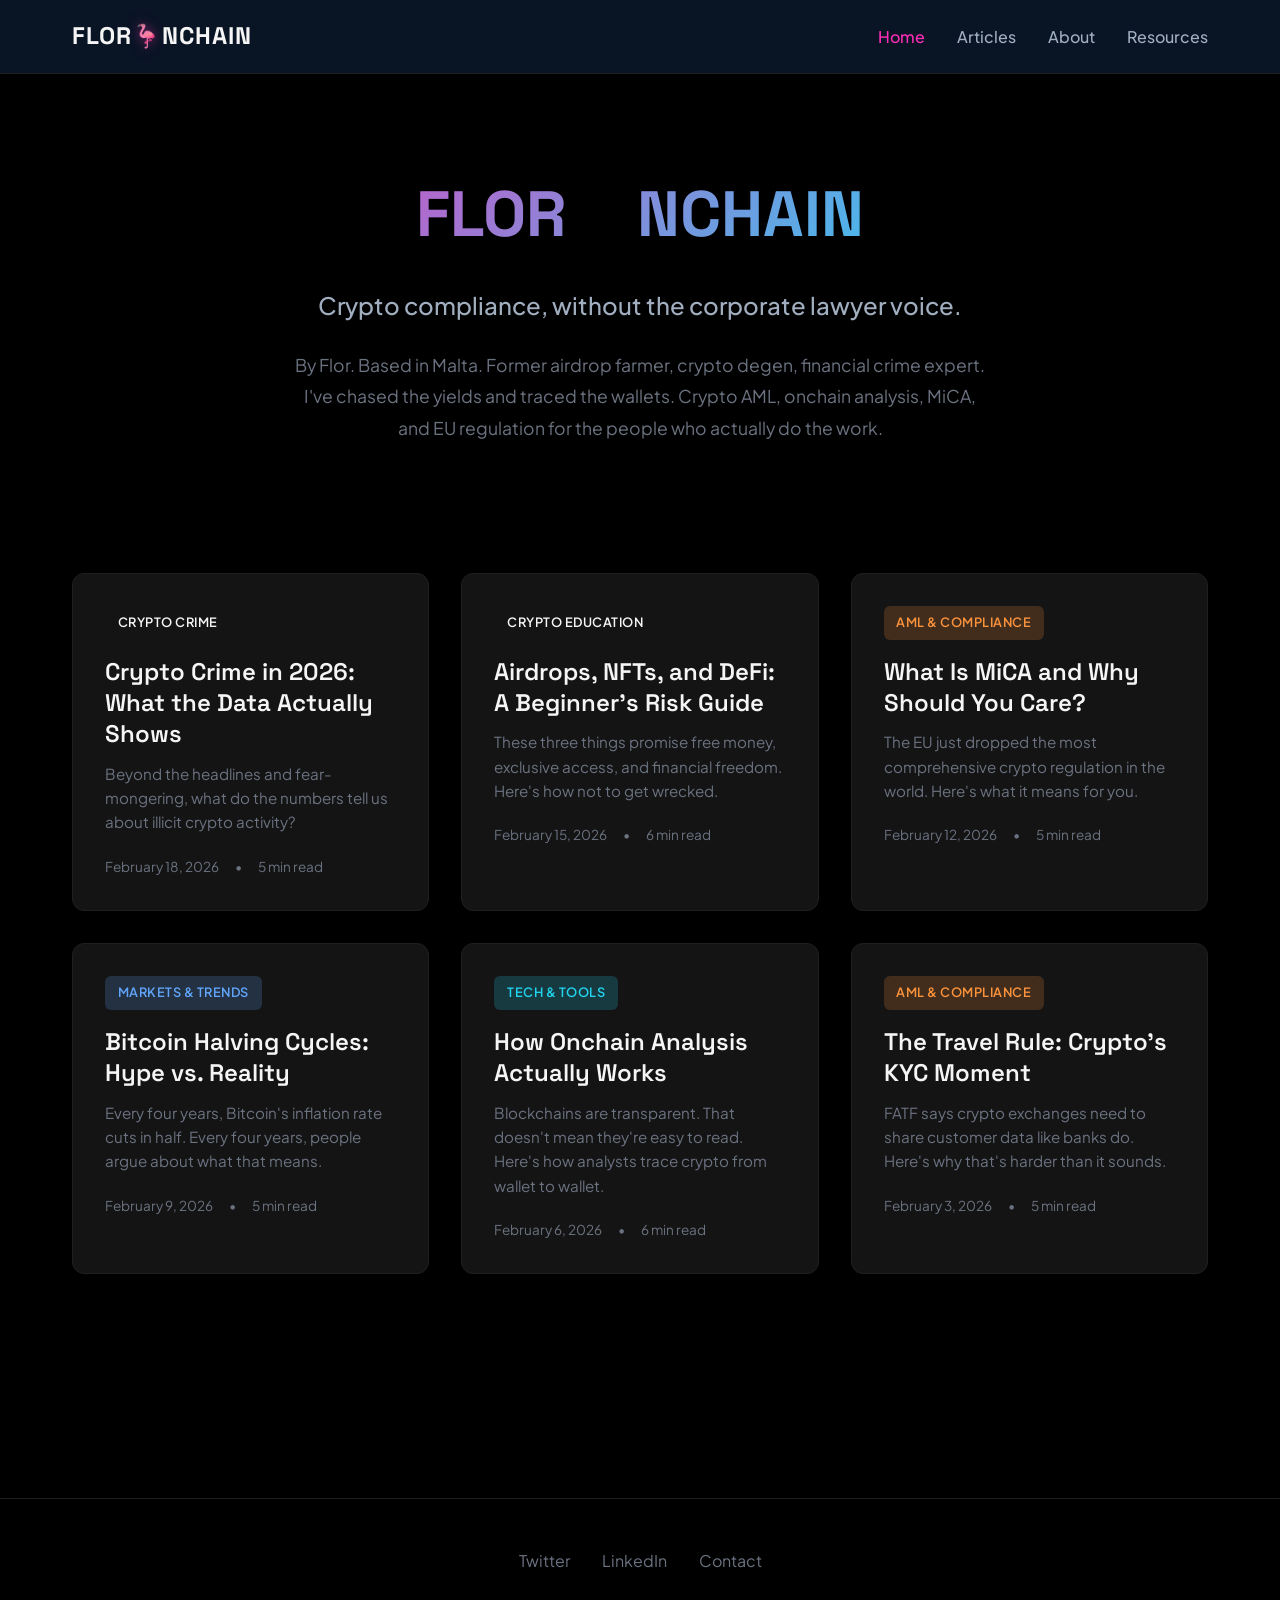
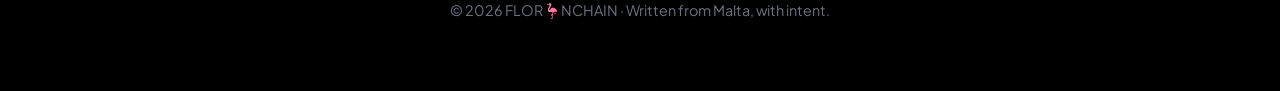
==== index.html @ db26ef5f "Initial commit: floronchain.com with flamingo brand refresh - New FLOR🦩NCHAIN wordmark across nav, h" ====
<!DOCTYPE html>
<html lang="en">
<head>
    <meta charset="UTF-8">
    <meta name="viewport" content="width=device-width, initial-scale=1.0">
    <title>FLOR🦩NCHAIN — Crypto compliance, without the corporate lawyer voice.</title>
    <meta name="description" content="Crypto compliance, AML, MiCA, onchain analysis — by Flor, written from Malta for the people who actually do the work.">
    <meta name="author" content="Flor">

    <!-- Open Graph -->
    <meta property="og:title" content="FLOR🦩NCHAIN — Crypto compliance, without the corporate lawyer voice.">
    <meta property="og:description" content="Crypto compliance, AML, MiCA, onchain analysis — by Flor, written from Malta for the people who actually do the work.">
    <meta property="og:type" content="website">
    <meta property="og:url" content="https://floronchain.com">

    <!-- Twitter Card -->
    <meta name="twitter:card" content="summary_large_image">
    <meta name="twitter:title" content="FLOR🦩NCHAIN">
    <meta name="twitter:description" content="Crypto compliance, without the corporate lawyer voice.">
    <meta name="theme-color" content="#000000">
    
    <!-- Fonts -->
    <link rel="preconnect" href="https://fonts.googleapis.com">
    <link rel="preconnect" href="https://fonts.gstatic.com" crossorigin>
    <link href="https://fonts.googleapis.com/css2?family=Space+Grotesk:wght@500;600;700&family=Plus+Jakarta+Sans:wght@400;500;600&display=swap" rel="stylesheet">
    
    <style>
        :root {
            --bg-primary: #000000;
            --bg-secondary: #0a0a0a;
            --bg-card: #141414;
            --bg-card-hover: #1f1f1f;
            --accent: #ff2db7;
            --accent-dark: #ff006e;
            --accent-cyan: #00f0ff;
            --text-primary: #f5f5f5;
            --text-secondary: #a0aec0;
            --text-muted: #6b7280;
            --border: #1f1f1f;
            --font-heading: 'Space Grotesk', sans-serif;
            --font-body: 'Plus Jakarta Sans', sans-serif;
        }
        
        * {
            margin: 0;
            padding: 0;
            box-sizing: border-box;
        }
        
        html {
            scroll-behavior: smooth;
        }
        
        body {
            font-family: var(--font-body);
            background: var(--bg-primary);
            color: var(--text-primary);
            line-height: 1.7;
            overflow-x: hidden;
        }
        
        /* Navigation */
        nav {
            position: fixed;
            top: 0;
            width: 100%;
            background: rgba(10, 22, 40, 0.95);
            backdrop-filter: blur(10px);
            border-bottom: 1px solid var(--border);
            z-index: 1000;
            transition: all 0.3s ease;
        }
        
        .nav-container {
            max-width: 1200px;
            margin: 0 auto;
            padding: 1rem 2rem;
            display: flex;
            justify-content: space-between;
            align-items: center;
        }
        
        .logo {
            font-family: var(--font-heading);
            font-size: 1.5rem;
            font-weight: 700;
            color: var(--text-primary);
            text-decoration: none;
            display: inline-flex;
            align-items: center;
            letter-spacing: 0.04em;
            text-transform: uppercase;
        }

        .logo-o {
            display: inline-block;
            font-size: 0.95em;
            line-height: 1;
            margin: 0 0.02em;
            transform: translateY(0.03em);
            filter: drop-shadow(0 0 6px rgba(255, 45, 183, 0.55));
            transition: filter 0.3s ease, transform 0.3s ease;
        }

        .logo:hover .logo-o {
            filter: drop-shadow(0 0 10px rgba(255, 45, 183, 0.9)) drop-shadow(0 0 16px rgba(0, 240, 255, 0.35));
            transform: translateY(0.03em) rotate(-4deg);
        }

        /* Hero h1 flamingo treatment */
        .hero h1 .logo-o {
            font-size: 0.85em;
            filter: drop-shadow(0 0 14px rgba(255, 45, 183, 0.6));
        }
        
        .nav-links {
            display: flex;
            gap: 2rem;
            list-style: none;
        }
        
        .nav-links a {
            color: var(--text-secondary);
            text-decoration: none;
            font-weight: 500;
            transition: color 0.3s ease;
            cursor: pointer;
        }
        
        .nav-links a:hover,
        .nav-links a.active {
            color: var(--accent);
        }
        
        .hamburger {
            display: none;
            flex-direction: column;
            gap: 4px;
            cursor: pointer;
            padding: 0.5rem;
        }
        
        .hamburger span {
            width: 25px;
            height: 3px;
            background: var(--accent);
            border-radius: 2px;
            transition: all 0.3s ease;
        }
        
        /* Container */
        .container {
            max-width: 1200px;
            margin: 0 auto;
            padding: 6rem 2rem 4rem;
        }
        
        .section {
            display: none;
            animation: fadeIn 0.5s ease;
        }
        
        .section.active {
            display: block;
        }
        
        @keyframes fadeIn {
            from {
                opacity: 0;
                transform: translateY(20px);
            }
            to {
                opacity: 1;
                transform: translateY(0);
            }
        }
        
        /* Hero */
        .hero {
            text-align: center;
            padding: 4rem 0;
            margin-bottom: 4rem;
        }
        
        .hero h1 {
            font-family: var(--font-heading);
            font-size: 4rem;
            font-weight: 700;
            margin-bottom: 1rem;
            background: linear-gradient(135deg, var(--accent) 0%, var(--accent-cyan) 100%);
            -webkit-background-clip: text;
            -webkit-text-fill-color: transparent;
            background-clip: text;
        }
        
        .hero .tagline {
            font-size: 1.5rem;
            color: var(--text-secondary);
            margin-bottom: 1.5rem;
            font-weight: 500;
        }
        
        .hero .intro {
            font-size: 1.1rem;
            color: var(--text-muted);
            max-width: 700px;
            margin: 0 auto;
            line-height: 1.8;
        }
        
        /* Typography */
        h2 {
            font-family: var(--font-heading);
            font-size: 2.5rem;
            font-weight: 700;
            margin-bottom: 2rem;
            color: var(--text-primary);
        }
        
        h3 {
            font-family: var(--font-heading);
            font-size: 1.8rem;
            font-weight: 600;
            margin: 2rem 0 1rem;
            color: var(--text-primary);
        }
        
        h4 {
            font-family: var(--font-heading);
            font-size: 1.3rem;
            font-weight: 600;
            margin: 1.5rem 0 0.75rem;
            color: var(--accent);
        }
        
        p {
            margin-bottom: 1.25rem;
            color: var(--text-secondary);
        }
        
        /* Cards Grid */
        .cards-grid {
            display: grid;
            grid-template-columns: repeat(auto-fill, minmax(350px, 1fr));
            gap: 2rem;
            margin-bottom: 4rem;
        }
        
        .card {
            background: var(--bg-card);
            border: 1px solid var(--border);
            border-radius: 12px;
            padding: 2rem;
            transition: all 0.3s ease;
            cursor: pointer;
            position: relative;
            overflow: hidden;
        }
        
        .card::before {
            content: '';
            position: absolute;
            top: 0;
            left: 0;
            width: 100%;
            height: 4px;
            background: linear-gradient(90deg, var(--accent) 0%, var(--accent-cyan) 100%);
            transform: scaleX(0);
            transition: transform 0.3s ease;
        }
        
        .card:hover {
            background: var(--bg-card-hover);
            transform: translateY(-4px);
            border-color: var(--accent);
        }
        
        .card:hover::before {
            transform: scaleX(1);
        }
        
        .card-header {
            display: flex;
            justify-content: space-between;
            align-items: center;
            margin-bottom: 1rem;
        }
        
        .category {
            display: inline-block;
            padding: 0.4rem 0.8rem;
            border-radius: 6px;
            font-size: 0.8rem;
            font-weight: 600;
            text-transform: uppercase;
            letter-spacing: 0.5px;
        }
        
        .cat-education { background: rgba(52, 211, 153, 0.2); color: #34d399; }
        .cat-markets { background: rgba(96, 165, 250, 0.2); color: #60a5fa; }
        .cat-aml { background: rgba(251, 146, 60, 0.2); color: #fb923c; }
        .cat-crime { background: rgba(248, 113, 113, 0.2); color: #f87171; }
        .cat-defi { background: rgba(167, 139, 250, 0.2); color: #a78bfa; }
        .cat-tech { background: rgba(34, 211, 238, 0.2); color: #22d3ee; }
        
        .card-meta {
            display: flex;
            gap: 1rem;
            font-size: 0.85rem;
            color: var(--text-muted);
        }
        
        .card h3 {
            margin: 0.75rem 0;
            font-size: 1.5rem;
            line-height: 1.3;
        }
        
        .card-excerpt {
            color: var(--text-muted);
            font-size: 0.95rem;
            line-height: 1.6;
        }
        
        /* Article View */
        .article-full {
            max-width: 800px;
            margin: 0 auto;
        }
        
        .article-header {
            margin-bottom: 3rem;
            padding-bottom: 2rem;
            border-bottom: 1px solid var(--border);
        }
        
        .article-title {
            font-size: 3rem;
            margin-bottom: 1.5rem;
            line-height: 1.2;
        }
        
        .article-meta {
            display: flex;
            gap: 1.5rem;
            align-items: center;
            font-size: 0.95rem;
            color: var(--text-muted);
        }
        
        .article-content {
            font-size: 1.1rem;
            line-height: 1.8;
        }
        
        .article-content p {
            margin-bottom: 1.5rem;
        }
        
        .key-takeaway {
            background: var(--bg-secondary);
            border-left: 4px solid var(--accent);
            padding: 1.5rem;
            margin: 2rem 0;
            border-radius: 8px;
        }
        
        .key-takeaway h4 {
            margin-top: 0;
            display: flex;
            align-items: center;
            gap: 0.5rem;
        }
        
        .back-button {
            display: inline-flex;
            align-items: center;
            gap: 0.5rem;
            color: var(--accent);
            text-decoration: none;
            font-weight: 600;
            margin-bottom: 2rem;
            cursor: pointer;
            transition: gap 0.3s ease;
        }
        
        .back-button:hover {
            gap: 0.75rem;
        }
        
        /* About Section */
        .about-content {
            max-width: 800px;
            margin: 0 auto;
        }
        
        .about-intro {
            font-size: 1.3rem;
            line-height: 1.8;
            color: var(--text-secondary);
            margin-bottom: 2rem;
        }
        
        /* Resources Section */
        .resources-grid {
            display: grid;
            gap: 3rem;
        }
        
        .resource-category {
            background: var(--bg-card);
            border: 1px solid var(--border);
            border-radius: 12px;
            padding: 2rem;
        }
        
        .resource-category h3 {
            margin-top: 0;
            display: flex;
            align-items: center;
            gap: 0.5rem;
        }
        
        .resource-list {
            display: grid;
            gap: 1rem;
        }
        
        .resource-item {
            display: flex;
            justify-content: space-between;
            align-items: center;
            padding: 1rem;
            background: var(--bg-secondary);
            border-radius: 8px;
            transition: all 0.3s ease;
        }
        
        .resource-item:hover {
            background: var(--bg-primary);
            transform: translateX(4px);
        }
        
        .resource-item a {
            color: var(--accent);
            text-decoration: none;
            font-weight: 500;
            flex: 1;
        }
        
        .resource-item a:hover {
            color: var(--accent-dark);
        }
        
        .resource-desc {
            color: var(--text-muted);
            font-size: 0.9rem;
            flex: 2;
            padding-left: 1rem;
        }
        
        /* Filter */
        .filter-buttons {
            display: flex;
            gap: 1rem;
            margin-bottom: 3rem;
            flex-wrap: wrap;
        }
        
        .filter-btn {
            padding: 0.6rem 1.2rem;
            border: 1px solid var(--border);
            background: var(--bg-card);
            color: var(--text-secondary);
            border-radius: 8px;
            cursor: pointer;
            font-weight: 500;
            transition: all 0.3s ease;
        }
        
        .filter-btn:hover,
        .filter-btn.active {
            background: var(--accent);
            color: var(--bg-primary);
            border-color: var(--accent);
        }
        
        /* Footer */
        footer {
            margin-top: 6rem;
            padding: 3rem 2rem;
            border-top: 1px solid var(--border);
            text-align: center;
        }
        
        .footer-content {
            max-width: 1200px;
            margin: 0 auto;
        }
        
        .footer-links {
            display: flex;
            justify-content: center;
            gap: 2rem;
            margin-bottom: 1.5rem;
        }
        
        .footer-links a {
            color: var(--text-muted);
            text-decoration: none;
            transition: color 0.3s ease;
        }
        
        .footer-links a:hover {
            color: var(--accent);
        }
        
        .copyright {
            color: var(--text-muted);
            font-size: 0.9rem;
        }
        
        /* Responsive */
        @media (max-width: 768px) {
            .hamburger {
                display: flex;
            }
            
            .nav-links {
                position: fixed;
                top: 70px;
                right: -100%;
                width: 100%;
                height: calc(100vh - 70px);
                background: rgba(10, 22, 40, 0.98);
                flex-direction: column;
                padding: 2rem;
                gap: 1rem;
                transition: right 0.3s ease;
            }
            
            .nav-links.active {
                right: 0;
            }
            
            .hero h1 {
                font-size: 2.5rem;
            }
            
            .hero .tagline {
                font-size: 1.2rem;
            }
            
            .cards-grid {
                grid-template-columns: 1fr;
            }
            
            .article-title {
                font-size: 2rem;
            }
            
            h2 {
                font-size: 2rem;
            }
            
            .filter-buttons {
                justify-content: center;
            }
        }
    </style>
</head>
<body>
    <!-- Navigation -->
    <nav>
        <div class="nav-container">
            <a href="#" class="logo" onclick="showSection('home')">FLOR<span class="logo-o">🦩</span>NCHAIN</a>
            <ul class="nav-links" id="navLinks">
                <li><a onclick="showSection('home')" class="active">Home</a></li>
                <li><a onclick="showSection('articles')">Articles</a></li>
                <li><a onclick="showSection('about')">About</a></li>
                <li><a onclick="showSection('resources')">Resources</a></li>
            </ul>
            <div class="hamburger" onclick="toggleMenu()">
                <span></span>
                <span></span>
                <span></span>
            </div>
        </div>
    </nav>

    <div class="container">
        <!-- HOME SECTION -->
        <section id="home" class="section active">
            <div class="hero">
                <h1>FLOR<span class="logo-o">🦩</span>NCHAIN</h1>
                <p class="tagline">Crypto compliance, without the corporate lawyer voice.</p>
                <p class="intro">By Flor. Based in Malta. Former airdrop farmer, crypto degen, financial crime expert. I've chased the yields and traced the wallets. Crypto AML, onchain analysis, MiCA, and EU regulation for the people who actually do the work.</p>
            </div>
            
            <div class="cards-grid" id="homeCards"></div>
        </section>

        <!-- ARTICLES SECTION -->
        <section id="articles" class="section">
            <h2>All Articles</h2>
            
            <div class="filter-buttons">
                <button class="filter-btn active" data-filter="all">All</button>
                <button class="filter-btn" data-filter="Crypto Education">Crypto Education</button>
                <button class="filter-btn" data-filter="Markets & Trends">Markets & Trends</button>
                <button class="filter-btn" data-filter="AML & Compliance">AML & Compliance</button>
                <button class="filter-btn" data-filter="Crypto Crime">Crypto Crime</button>
                <button class="filter-btn" data-filter="Tech & Tools">Tech & Tools</button>
            </div>
            
            <div class="cards-grid" id="articlesCards"></div>
        </section>

        <!-- ARTICLE VIEW -->
        <section id="article-view" class="section">
            <div class="article-full">
                <a class="back-button" onclick="showSection('articles')">← Back to Articles</a>
                <div id="articleContent"></div>
            </div>
        </section>

        <!-- ABOUT SECTION -->
        <section id="about" class="section">
            <div class="about-content">
                <h2>About</h2>
                <p class="about-intro">I'm Floriana — an AML professional and crypto enthusiast since 2017. I work at the intersection of financial crime prevention and digital asset innovation.</p>
                
                <p>My focus areas include compliance frameworks for crypto businesses, crypto crime investigation, onchain analysis, and the evolving regulatory landscape across the EU and beyond.</p>
                
                <p>I'm deeply passionate about education and training — because the best defence against financial crime is people who understand what they're looking at.</p>
                
                <p>Whether you're a compliance officer trying to understand DeFi, a crypto native who wants to stay on the right side of regulation, or just someone curious about how digital assets actually work — I'm writing this for you.</p>
                
                <p style="margin-top: 2rem; color: var(--text-muted);">This site is a space for clear thinking about crypto, compliance, and the future of digital finance. No hype, no FUD — just practical insights from someone who lives in both worlds.</p>
            </div>
        </section>

        <!-- RESOURCES SECTION -->
        <section id="resources" class="section">
            <h2>Resources</h2>
            
            <div class="resources-grid">
                <div class="resource-category">
                    <h3>📊 Reports & Research</h3>
                    <div class="resource-list">
                        <div class="resource-item">
                            <a href="https://www.chainalysis.com/reports/" target="_blank">Chainalysis Crypto Crime Report</a>
                            <span class="resource-desc">Annual report on crypto crime trends and volumes</span>
                        </div>
                        <div class="resource-item">
                            <a href="https://www.fatf-gafi.org/en/publications/Fatfrecommendations/Virtual-assets-red-flag-indicators.html" target="_blank">FATF Virtual Assets Guidance</a>
                            <span class="resource-desc">Global standards for crypto AML/CFT</span>
                        </div>
                        <div class="resource-item">
                            <a href="https://finance.ec.europa.eu/financial-crime/anti-money-laundering-and-countering-financing-terrorism_en" target="_blank">EU AML Package</a>
                            <span class="resource-desc">EU anti-money laundering framework updates</span>
                        </div>
                        <div class="resource-item">
                            <a href="https://www.europol.europa.eu/publications-events/publications/internet-organised-crime-threat-assessment-iocta" target="_blank">Europol IOCTA</a>
                            <span class="resource-desc">Internet organised crime threat assessment</span>
                        </div>
                        <div class="resource-item">
                            <a href="https://www.trmlabs.com/research" target="_blank">TRM Labs Research</a>
                            <span class="resource-desc">Crypto risk intelligence and analysis</span>
                        </div>
                    </div>
                </div>
                
                <div class="resource-category">
                    <h3>🔍 Tools & Platforms</h3>
                    <div class="resource-list">
                        <div class="resource-item">
                            <a href="https://www.chainalysis.com/products/reactor/" target="_blank">Chainalysis Reactor</a>
                            <span class="resource-desc">Blockchain investigation and compliance software</span>
                        </div>
                        <div class="resource-item">
                            <a href="https://www.trmlabs.com/" target="_blank">TRM Labs</a>
                            <span class="resource-desc">Blockchain intelligence for financial crime</span>
                        </div>
                        <div class="resource-item">
                            <a href="https://www.arkhamintelligence.com/" target="_blank">Arkham Intelligence</a>
                            <span class="resource-desc">Onchain analytics and entity tracking</span>
                        </div>
                        <div class="resource-item">
                            <a href="https://etherscan.io/" target="_blank">Etherscan</a>
                            <span class="resource-desc">Ethereum blockchain explorer</span>
                        </div>
                        <div class="resource-item">
                            <a href="https://www.nansen.ai/" target="_blank">Nansen</a>
                            <span class="resource-desc">Onchain analytics and smart money tracking</span>
                        </div>
                    </div>
                </div>
                
                <div class="resource-category">
                    <h3>⚖️ Regulatory Bodies</h3>
                    <div class="resource-list">
                        <div class="resource-item">
                            <a href="https://www.fatf-gafi.org/" target="_blank">FATF</a>
                            <span class="resource-desc">Financial Action Task Force - global AML standards</span>
                        </div>
                        <div class="resource-item">
                            <a href="https://www.eba.europa.eu/" target="_blank">EBA</a>
                            <span class="resource-desc">European Banking Authority</span>
                        </div>
                        <div class="resource-item">
                            <a href="https://www.amla.europa.eu/index_en" target="_blank">AMLA</a>
                            <span class="resource-desc">Anti-Money Laundering Authority (EU)</span>
                        </div>
                        <div class="resource-item">
                            <a href="https://www.fincen.gov/" target="_blank">FinCEN</a>
                            <span class="resource-desc">Financial Crimes Enforcement Network (US)</span>
                        </div>
                        <div class="resource-item">
                            <a href="https://www.fca.org.uk/" target="_blank">FCA</a>
                            <span class="resource-desc">Financial Conduct Authority (UK)</span>
                        </div>
                    </div>
                </div>
                
                <div class="resource-category">
                    <h3>📚 Learning & Certification</h3>
                    <div class="resource-list">
                        <div class="resource-item">
                            <a href="https://www.acams.org/" target="_blank">ACAMS</a>
                            <span class="resource-desc">Association of Certified Anti-Money Laundering Specialists</span>
                        </div>
                        <div class="resource-item">
                            <a href="https://www.int-comp.org/" target="_blank">ICA</a>
                            <span class="resource-desc">International Compliance Association</span>
                        </div>
                        <div class="resource-item">
                            <a href="https://www.chainalysis.com/academy/" target="_blank">Chainalysis Academy</a>
                            <span class="resource-desc">Free courses on crypto investigation and compliance</span>
                        </div>
                    </div>
                </div>
            </div>
        </section>
    </div>

    <!-- Footer -->
    <footer>
        <div class="footer-content">
            <div class="footer-links">
                <a href="https://twitter.com" target="_blank">Twitter</a>
                <a href="https://linkedin.com" target="_blank">LinkedIn</a>
                <a href="mailto:hello@floronchain.com">Contact</a>
            </div>
            <p class="copyright">&copy; 2026 FLOR🦩NCHAIN · Written from Malta, with intent.</p>
        </div>
    </footer>

    <script>
        // Articles data
        const articles = [
            {
                id: 1,
                category: "Crypto Crime",
                title: "Crypto Crime in 2026: What the Data Actually Shows",
                excerpt: "Beyond the headlines and fear-mongering, what do the numbers tell us about illicit crypto activity?",
                date: "February 18, 2026",
                readTime: "5 min",
                content: `
                    <p>Every year, the narrative is the same: crypto is either a haven for criminals or it's been cleaned up entirely. The truth, as usual, is more nuanced.</p>
                    
                    <h4>The Numbers Don't Lie</h4>
                    <p>According to the latest data from Chainalysis, illicit transaction volume in 2025 decreased by approximately 19% compared to 2024, settling at around $24.2 billion. That sounds like a lot — and it is — but it represents less than 0.5% of total crypto transaction volume.</p>
                    
                    <p>For context, the UN estimates that 2-5% of global GDP ($2-4 trillion) is laundered through traditional financial systems each year. Crypto crime, by comparison, is a rounding error.</p>
                    
                    <h4>Scams Still Dominate</h4>
                    <p>The biggest slice of illicit crypto activity isn't sophisticated nation-state hacks or cartel money laundering — it's romance scams, fake investment platforms, and pig butchering schemes. These socially-engineered attacks prey on trust and greed, and they're devastatingly effective.</p>
                    
                    <p>Ransomware remains a persistent threat, though payments have plateaued. Many victims now refuse to pay, and law enforcement has gotten better at disrupting ransomware-as-a-service operations. Sanctions evasion, particularly by North Korea's Lazarus Group, continues to be a major concern, with state-sponsored actors increasingly targeting DeFi protocols and bridges.</p>
                    
                    <h4>The Blockchain Transparency Paradox</h4>
                    <p>Here's what criminals are slowly realizing: blockchains are transparent ledgers. Every transaction is recorded forever. Privacy tools like mixers and privacy coins exist, but they're being delisted from exchanges, flagged by compliance tools, and scrutinized by regulators.</p>
                    
                    <p>The idea that crypto is anonymous is outdated. It's pseudonymous at best, and increasingly, it's forensically traceable. Cash is still king for criminals who know what they're doing.</p>
                    
                    <div class="key-takeaway">
                        <h4>🔑 Key Takeaway</h4>
                        <p><strong>What users should do:</strong> Stay skeptical. If an investment opportunity promises guaranteed returns, it's a scam. Use hardware wallets. Enable 2FA. Don't click suspicious links.</p>
                        <p><strong>What compliance pros should do:</strong> Focus on scam detection and VASP partnerships. The Travel Rule is rolling out — make sure you're ready. Monitor DeFi exposure and keep your transaction monitoring models updated with the latest typologies.</p>
                    </div>
                `
            },
            {
                id: 2,
                category: "Crypto Education",
                title: "Airdrops, NFTs, and DeFi: A Beginner's Risk Guide",
                excerpt: "These three things promise free money, exclusive access, and financial freedom. Here's how not to get wrecked.",
                date: "February 15, 2026",
                readTime: "6 min",
                content: `
                    <p>If you've spent any time on Crypto Twitter, you've seen the terms: airdrops, NFTs, DeFi. They're everywhere, and they're being sold as easy money. Some people genuinely make life-changing gains. Most lose everything. Here's how to tell the difference.</p>
                    
                    <h4>Airdrops: Free Money (With Strings Attached)</h4>
                    <p>An airdrop is when a project distributes tokens to your wallet for free — usually as a marketing strategy or to reward early users. Projects like Uniswap, ENS, and Arbitrum have airdropped tokens worth thousands to early adopters.</p>
                    
                    <p><strong>The opportunity:</strong> If you use a protocol early and often, you might qualify for future airdrops. It's essentially getting paid to beta test.</p>
                    
                    <p><strong>The scam:</strong> Fake airdrops. You connect your wallet to claim free tokens, but the smart contract drains your wallet instead. Always verify the official website and contract address. Never connect your wallet to random links.</p>
                    
                    <h4>NFTs: Digital Art or Digital Receipts?</h4>
                    <p>Non-fungible tokens are unique digital assets on a blockchain. They can represent art, music, virtual land, or membership passes. Some NFTs have sold for millions. Most are worth zero.</p>
                    
                    <p><strong>The opportunity:</strong> NFTs can provide access to exclusive communities, events, or utility within a project. Some artists have built sustainable careers selling digital art to collectors.</p>
                    
                    <p><strong>The scam:</strong> Celebrity-endorsed pump-and-dumps, fake mints, and phishing sites. If someone famous suddenly promotes an NFT project out of nowhere, they're probably being paid to dump on their followers. Also, right-click saving isn't theft — you're buying ownership rights and provenance, not the image itself.</p>
                    
                    <h4>DeFi: Be Your Own Bank (And Your Own Risk Manager)</h4>
                    <p>Decentralized Finance lets you lend, borrow, trade, and earn yield without banks or intermediaries. Protocols like Aave, Compound, and Uniswap have billions in total value locked.</p>
                    
                    <p><strong>The opportunity:</strong> Higher yields than traditional finance, permissionless access, and composability — you can use multiple protocols together like financial Lego.</p>
                    
                    <p><strong>The scam:</strong> Rug pulls, smart contract exploits, and unsustainable yields. If an APY is 10,000%, ask yourself: where is that money coming from? Usually, it's coming from new users getting dumped on.</p>
                    
                    <h4>Smart Contract Risk is Real</h4>
                    <p>Even "legitimate" DeFi protocols can have bugs that get exploited for millions. Audits help, but they're not guarantees. If you're using DeFi, only risk what you can afford to lose, and diversify across protocols.</p>
                    
                    <div class="key-takeaway">
                        <h4>🔑 Key Takeaway</h4>
                        <p><strong>Safety checklist:</strong></p>
                        <ul style="color: var(--text-secondary); margin-left: 1.5rem; line-height: 1.8;">
                            <li>Never connect your wallet to unverified sites</li>
                            <li>Use a hardware wallet for large holdings</li>
                            <li>Check contract addresses on official sources</li>
                            <li>Be skeptical of promises that sound too good to be true</li>
                            <li>Understand what you're signing before approving transactions</li>
                            <li>Start small — learn with amounts you're okay losing</li>
                        </ul>
                    </div>
                `
            },
            {
                id: 3,
                category: "AML & Compliance",
                title: "What Is MiCA and Why Should You Care?",
                excerpt: "The EU just dropped the most comprehensive crypto regulation in the world. Here's what it means for you.",
                date: "February 12, 2026",
                readTime: "5 min",
                content: `
                    <p>The Markets in Crypto-Assets Regulation (MiCA) is the European Union's attempt to bring crypto under a unified regulatory framework. It's ambitious, comprehensive, and already changing how crypto businesses operate in Europe and beyond.</p>
                    
                    <h4>What MiCA Actually Does</h4>
                    <p>MiCA establishes rules for crypto asset issuers, service providers, and stablecoins. It creates licensing requirements, consumer protection standards, and transparency obligations across all EU member states. Think of it as the crypto equivalent of MiFID II for traditional finance.</p>
                    
                    <p>The regulation covers three main categories: asset-referenced tokens (like stablecoins), e-money tokens, and other crypto assets. Each has different rules, but the core principles are the same: transparency, consumer protection, and market integrity.</p>
                    
                    <h4>Who It Affects</h4>
                    <p><strong>Exchanges and platforms:</strong> Crypto Asset Service Providers (CASPs) need to be licensed and comply with strict operational, governance, and transparency requirements. This includes custody rules, conflict of interest policies, and complaint handling procedures.</p>
                    
                    <p><strong>Stablecoin issuers:</strong> Stablecoins face some of the strictest requirements, including reserve requirements, redemption rights, and prudential safeguards. Large stablecoins will need authorization as e-money tokens and comply with significant issuer obligations.</p>
                    
                    <p><strong>NFT and DeFi projects:</strong> For now, NFTs are largely exempt unless they're fungible or part of a large collection. DeFi is in a grey area — fully decentralized protocols may fall outside MiCA's scope, but frontend interfaces and governance token issuers likely don't.</p>
                    
                    <h4>Timeline and Rollout</h4>
                    <p>MiCA was officially adopted in 2023, and implementation is happening in phases through 2024-2026. Stablecoin rules went live in mid-2024, and full MiCA compliance for CASPs is required by the end of 2024 in most member states. That means exchanges, wallets, and service providers have already adjusted their operations.</p>
                    
                    <h4>The Global Ripple Effect</h4>
                    <p>Even if you're not in Europe, MiCA matters. Just like GDPR became a de facto global standard for data privacy, MiCA is influencing regulatory approaches worldwide. Crypto businesses that want access to European markets need to comply, and many are applying MiCA-style standards globally to simplify operations.</p>
                    
                    <p>For users, this means more consumer protection, clearer terms of service, and (hopefully) fewer scams. For businesses, it means higher compliance costs, but also more regulatory clarity and legitimacy.</p>
                    
                    <div class="key-takeaway">
                        <h4>🔑 Key Takeaway</h4>
                        <p><strong>For users:</strong> MiCA means more protections, but also more KYC. Exchanges will ask for more information, and some services may geo-block EU users if compliance is too burdensome. Check if your platform is MiCA-compliant.</p>
                        <p><strong>For businesses:</strong> If you're operating in or targeting Europe, you need a MiCA compliance strategy. Licensing, governance, transparency, and consumer protection aren't optional anymore. Get legal counsel. Start early.</p>
                    </div>
                `
            },
            {
                id: 4,
                category: "Markets & Trends",
                title: "Bitcoin Halving Cycles: Hype vs. Reality",
                excerpt: "Every four years, Bitcoin's inflation rate cuts in half. Every four years, people argue about what that means.",
                date: "February 9, 2026",
                readTime: "5 min",
                content: `
                    <p>The Bitcoin halving is one of the most anticipated events in crypto. It's also one of the most misunderstood. Here's what actually happens, what the data shows, and why "this time is different" is both always wrong and sometimes right.</p>
                    
                    <h4>What the Halving Actually Is</h4>
                    <p>Bitcoin miners are rewarded with new bitcoins for securing the network. Every 210,000 blocks (roughly every four years), that reward is cut in half. The last halving in 2024 reduced the block reward from 6.25 BTC to 3.125 BTC.</p>
                    
                    <p>This is Bitcoin's built-in monetary policy. It makes Bitcoin predictably scarce. Only 21 million BTC will ever exist, and the halving ensures issuance slows over time until the last bitcoin is mined around 2140.</p>
                    
                    <h4>Historical Price Patterns</h4>
                    <p>Here's where it gets interesting. Historically, Bitcoin's price has entered a bull market roughly 12-18 months after each halving. The pattern is eerily consistent:</p>
                    
                    <ul style="color: var(--text-secondary); margin-left: 1.5rem; margin-bottom: 1.5rem; line-height: 1.8;">
                        <li><strong>2012 halving:</strong> BTC went from ~$12 to over $1,100 (2013 peak)</li>
                        <li><strong>2016 halving:</strong> BTC went from ~$650 to nearly $20,000 (2017 peak)</li>
                        <li><strong>2020 halving:</strong> BTC went from ~$8,500 to $69,000 (2021 peak)</li>
                    </ul>
                    
                    <p>Each cycle has seen diminishing returns in percentage terms, which makes sense as Bitcoin's market cap grows. But the pattern of post-halving rallies is undeniable — at least, it has been so far.</p>
                    
                    <h4>The Supply Shock Thesis</h4>
                    <p>The theory is simple: when miner issuance is cut in half, the supply of new bitcoins hitting the market drops, but demand stays the same or increases. Basic economics says price should rise.</p>
                    
                    <p>Critics argue the halving is priced in — everyone knows it's coming, so the market should adjust in advance. And yet, the post-halving rally keeps happening. Why? Possibly because retail demand surges <em>after</em> the halving due to media coverage, or because the supply shock takes time to materialize as miners adjust their selling behavior.</p>
                    
                    <h4>Why This Time Might Actually Be Different</h4>
                    <p>Bitcoin has matured. We now have spot ETFs in the US, institutional adoption, sovereign buyers (El Salvador), and corporations holding BTC on their balance sheets. The market structure is fundamentally different than it was in 2012, 2016, or even 2020.</p>
                    
                    <p>Some analysts argue this makes Bitcoin <em>more</em> resilient. Others say it makes it more correlated with traditional markets and less sensitive to halving-driven supply dynamics. The truth is, we won't know until the next cycle plays out.</p>
                    
                    <div class="key-takeaway">
                        <h4>🔑 Key Takeaway</h4>
                        <p><strong>Watch for:</strong> Changes in miner behavior, exchange inflows/outflows, and macro conditions (interest rates, inflation, risk appetite). The halving matters, but it's not the only variable.</p>
                        <p><strong>Don't assume:</strong> Past performance doesn't guarantee future results. The pattern could break. Plan accordingly, and don't over-leverage based on historical trends alone.</p>
                    </div>
                `
            },
            {
                id: 5,
                category: "Tech & Tools",
                title: "How Onchain Analysis Actually Works",
                excerpt: "Blockchains are transparent. That doesn't mean they're easy to read. Here's how analysts trace crypto from wallet to wallet.",
                date: "February 6, 2026",
                readTime: "6 min",
                content: `
                    <p>You've probably heard that "crypto is traceable" or that "blockchains are transparent." Both are true — but understanding <em>how</em> tracing works is essential if you're doing compliance, investigating crimes, or just trying to understand where your funds have been.</p>
                    
                    <h4>The Blockchain as a Public Ledger</h4>
                    <p>Every transaction on most blockchains (Bitcoin, Ethereum, etc.) is recorded publicly and permanently. You can see who sent what to whom, when, and for how much. What you usually <em>can't</em> see is the real-world identity behind the wallet address.</p>
                    
                    <p>This is pseudonymity, not anonymity. Addresses are strings of characters like <code>1A1zP1eP5QGefi2DMPTfTL5SLmv7DivfNa</code>, but they're not inherently tied to a name, email, or passport.</p>
                    
                    <h4>Clustering: Grouping Addresses Together</h4>
                    <p>Onchain analysts use clustering algorithms to group addresses that likely belong to the same entity. How? By analyzing transaction patterns:</p>
                    
                    <ul style="color: var(--text-secondary); margin-left: 1.5rem; margin-bottom: 1.5rem; line-height: 1.8;">
                        <li><strong>Common input ownership heuristic:</strong> If multiple addresses are used as inputs in the same transaction, they likely belong to the same wallet or entity.</li>
                        <li><strong>Change address detection:</strong> Bitcoin transactions often send leftover funds to a "change" address. Identifying these reveals wallet behavior.</li>
                        <li><strong>Co-spending patterns:</strong> Addresses that consistently transact together are likely controlled by the same user.</li>
                    </ul>
                    
                    <p>Tools like Chainalysis, TRM Labs, and Elliptic use these heuristics (plus proprietary methods) to map out clusters of related addresses.</p>
                    
                    <h4>Labeling: Attribution at Scale</h4>
                    <p>Once addresses are clustered, analysts label them. Labels come from:</p>
                    
                    <ul style="color: var(--text-secondary); margin-left: 1.5rem; margin-bottom: 1.5rem; line-height: 1.8;">
                        <li><strong>Known exchanges and services:</strong> Deposit addresses for Coinbase, Binance, and other platforms are often public or discoverable.</li>
                        <li><strong>Darknet markets and scams:</strong> Wallets associated with illicit activity are tracked and labeled.</li>
                        <li><strong>Ransomware and hacks:</strong> When a major exploit happens, investigators track the stolen funds in real time.</li>
                        <li><strong>Voluntary disclosure:</strong> Some entities publish their addresses for transparency (e.g., public treasuries, charities).</li>
                    </ul>
                    
                    <p>The result is a massive, constantly updated database of labeled addresses that tools query when analyzing a transaction.</p>
                    
                    <h4>Following the Money</h4>
                    <p>Once you have clustering and labeling, you can trace funds through the blockchain. Analysts build transaction graphs — visual maps showing how money flows from address to address, through mixers, exchanges, and wallets.</p>
                    
                    <p>For example, if ransomware payments are sent to a known criminal address, analysts can track those funds as they move through intermediaries and eventually (often) to an exchange, where KYC rules might reveal the cash-out point.</p>
                    
                    <h4>The Limits of Onchain Analysis</h4>
                    <p><strong>Privacy tools:</strong> Mixers (like Tornado Cash) and privacy coins (like Monero) obscure transaction history. They don't make tracing impossible, but they make it significantly harder.</p>
                    
                    <p><strong>Decentralized exchanges:</strong> DEXs don't require KYC, so tracing funds through them reveals transaction flow but not identity.</p>
                    
                    <p><strong>Layer 2 and cross-chain bridges:</strong> Moving funds between blockchains or onto Layer 2 networks can break the audit trail or make it harder to follow.</p>
                    
                    <p>Still, the blockchain is far more transparent than traditional banking. Cash is anonymous. Wire transfers are siloed. Crypto is a permanent, public record — and that's a double-edged sword.</p>
                    
                    <div class="key-takeaway">
                        <h4>🔑 Key Takeaway</h4>
                        <p><strong>For users:</strong> Assume your transaction history is traceable. If privacy matters, use tools designed for it — but understand the trade-offs (fewer exchanges support privacy coins, mixers are flagged by compliance tools).</p>
                        <p><strong>For compliance pros:</strong> Onchain analysis is powerful but not omniscient. Combine it with traditional KYC/AML, OSINT, and investigative techniques. The blockchain tells you what happened; your job is to figure out who and why.</p>
                    </div>
                `
            },
            {
                id: 6,
                category: "AML & Compliance",
                title: "The Travel Rule: Crypto's KYC Moment",
                excerpt: "FATF says crypto exchanges need to share customer data like banks do. Here's why that's harder than it sounds.",
                date: "February 3, 2026",
                readTime: "5 min",
                content: `
                    <p>The Travel Rule is one of the most significant regulatory requirements hitting the crypto industry — and one of the least understood. It's forcing crypto businesses to act more like banks, and it's exposing just how fragmented and complex crypto compliance really is.</p>
                    
                    <h4>What the Travel Rule Requires</h4>
                    <p>The Financial Action Task Force (FATF) — the global standard-setter for AML/CFT — says that Virtual Asset Service Providers (VASPs, aka crypto exchanges, wallets, and custodians) must share information about their customers when transferring funds above a certain threshold (typically $1,000 or €1,000).</p>
                    
                    <p>Specifically, they must share:</p>
                    
                    <ul style="color: var(--text-secondary); margin-left: 1.5rem; margin-bottom: 1.5rem; line-height: 1.8;">
                        <li>Originator's name, account number, and address</li>
                        <li>Beneficiary's name and account number</li>
                    </ul>
                    
                    <p>This is standard practice for banks using the SWIFT network. For crypto, it's a nightmare.</p>
                    
                    <h4>The Sunrise Problem</h4>
                    <p>Imagine two VASPs: Exchange A and Exchange B. A user on Exchange A wants to send crypto to a user on Exchange B. Under the Travel Rule, Exchange A must send customer info to Exchange B <em>before</em> or <em>during</em> the transaction.</p>
                    
                    <p>But how? There's no global VASP directory. There's no standardized protocol for sharing this information. And there's no guarantee that Exchange B is even compliant or willing to receive the data.</p>
                    
                    <p>This is called the "sunrise problem" — everyone needs to comply at the same time for the system to work, but there's no central coordinator forcing compliance. It's the prisoner's dilemma of crypto regulation.</p>
                    
                    <h4>Technical Solutions (That Aren't Solving It Yet)</h4>
                    <p>Several companies are building Travel Rule infrastructure:</p>
                    
                    <ul style="color: var(--text-secondary); margin-left: 1.5rem; margin-bottom: 1.5rem; line-height: 1.8;">
                        <li><strong>OpenVASP:</strong> Open-source protocol for peer-to-peer VASP communication</li>
                        <li><strong>Sygna Bridge:</strong> Compliance bridge connecting VASPs globally</li>
                        <li><strong>Notabene:</strong> Network for Travel Rule compliance data exchange</li>
                        <li><strong>Netki:</strong> TransactID protocol for identity exchange</li>
                    </ul>
                    
                    <p>The problem? None of these are universal. VASPs might use different solutions, or none at all. And until regulators mandate a specific standard, fragmentation will continue.</p>
                    
                    <h4>What It Means for Users</h4>
                    <p>Expect more friction. Sending crypto to a wallet or exchange might trigger additional verification steps. Some exchanges are blocking or flagging transactions to non-compliant VASPs or unhosted wallets (your personal hardware wallet).</p>
                    
                    <p>Some jurisdictions are even considering restricting withdrawals to unhosted wallets entirely, which would fundamentally change crypto's value proposition. Self-custody is supposed to be a core feature, not a compliance loophole.</p>
                    
                    <h4>The Bigger Picture</h4>
                    <p>The Travel Rule is part of a broader trend: crypto is being forced into the traditional financial compliance framework, whether it fits or not. That's good for reducing financial crime and building legitimacy. It's bad for privacy, decentralization, and permissionless innovation.</p>
                    
                    <p>Some projects are exploring privacy-preserving Travel Rule solutions using zero-knowledge proofs or encrypted messaging. Whether regulators will accept those remains to be seen.</p>
                    
                    <div class="key-takeaway">
                        <h4>🔑 Key Takeaway</h4>
                        <p><strong>For users:</strong> Expect more KYC, more delays, and more questions when moving crypto between platforms. Self-custody is still legal (for now), but transactions to and from unhosted wallets may be scrutinized.</p>
                        <p><strong>For VASPs:</strong> Start implementing Travel Rule compliance now. Join a Travel Rule network, integrate with your partners, and prepare for enforcement. Regulators are watching, and fines are coming for non-compliance.</p>
                    </div>
                `
            }
        ];

        // Generate article cards
        function generateCards(containerId, filter = 'all') {
            const container = document.getElementById(containerId);
            const filteredArticles = filter === 'all' 
                ? articles 
                : articles.filter(a => a.category === filter);
            
            container.innerHTML = filteredArticles.map(article => {
                const categoryClass = article.category.toLowerCase().replace(/ & /g, '-').replace(/ /g, '-');
                return `
                    <div class="card" onclick="showArticle(${article.id})">
                        <div class="card-header">
                            <span class="category cat-${categoryClass.split('-')[0]}">${article.category}</span>
                        </div>
                        <h3>${article.title}</h3>
                        <p class="card-excerpt">${article.excerpt}</p>
                        <div class="card-meta">
                            <span>${article.date}</span>
                            <span>•</span>
                            <span>${article.readTime} read</span>
                        </div>
                    </div>
                `;
            }).join('');
        }

        // Show specific section
        function showSection(sectionId) {
            // Hide all sections
            document.querySelectorAll('.section').forEach(section => {
                section.classList.remove('active');
            });
            
            // Show selected section
            document.getElementById(sectionId).classList.add('active');
            
            // Update nav active state
            document.querySelectorAll('.nav-links a').forEach(link => {
                link.classList.remove('active');
            });
            event.target.classList.add('active');
            
            // Close mobile menu if open
            document.getElementById('navLinks').classList.remove('active');
            
            // Scroll to top
            window.scrollTo(0, 0);
            
            // Regenerate cards if needed
            if (sectionId === 'home') {
                generateCards('homeCards');
            } else if (sectionId === 'articles') {
                generateCards('articlesCards', 'all');
            }
        }

        // Show full article
        function showArticle(id) {
            const article = articles.find(a => a.id === id);
            if (!article) return;
            
            const categoryClass = article.category.toLowerCase().replace(/ & /g, '-').replace(/ /g, '-');
            
            document.getElementById('articleContent').innerHTML = `
                <article class="article-header">
                    <span class="category cat-${categoryClass.split('-')[0]}">${article.category}</span>
                    <h1 class="article-title">${article.title}</h1>
                    <div class="article-meta">
                        <span>${article.date}</span>
                        <span>•</span>
                        <span>${article.readTime} read</span>
                    </div>
                </article>
                <div class="article-content">
                    ${article.content}
                </div>
            `;
            
            document.querySelectorAll('.section').forEach(s => s.classList.remove('active'));
            document.getElementById('article-view').classList.add('active');
            window.scrollTo(0, 0);
        }

        // Filter articles
        document.addEventListener('DOMContentLoaded', () => {
            // Generate initial cards
            generateCards('homeCards');
            generateCards('articlesCards');
            
            // Filter button handlers
            document.querySelectorAll('.filter-btn').forEach(btn => {
                btn.addEventListener('click', () => {
                    document.querySelectorAll('.filter-btn').forEach(b => b.classList.remove('active'));
                    btn.classList.add('active');
                    const filter = btn.dataset.filter;
                    generateCards('articlesCards', filter);
                });
            });
        });

        // Mobile menu toggle
        function toggleMenu() {
            document.getElementById('navLinks').classList.toggle('active');
        }

        // Close menu when clicking outside
        document.addEventListener('click', (e) => {
            const nav = document.getElementById('navLinks');
            const hamburger = document.querySelector('.hamburger');
            
            if (!nav.contains(e.target) && !hamburger.contains(e.target)) {
                nav.classList.remove('active');
            }
        });
    </script>
</body>
</html>
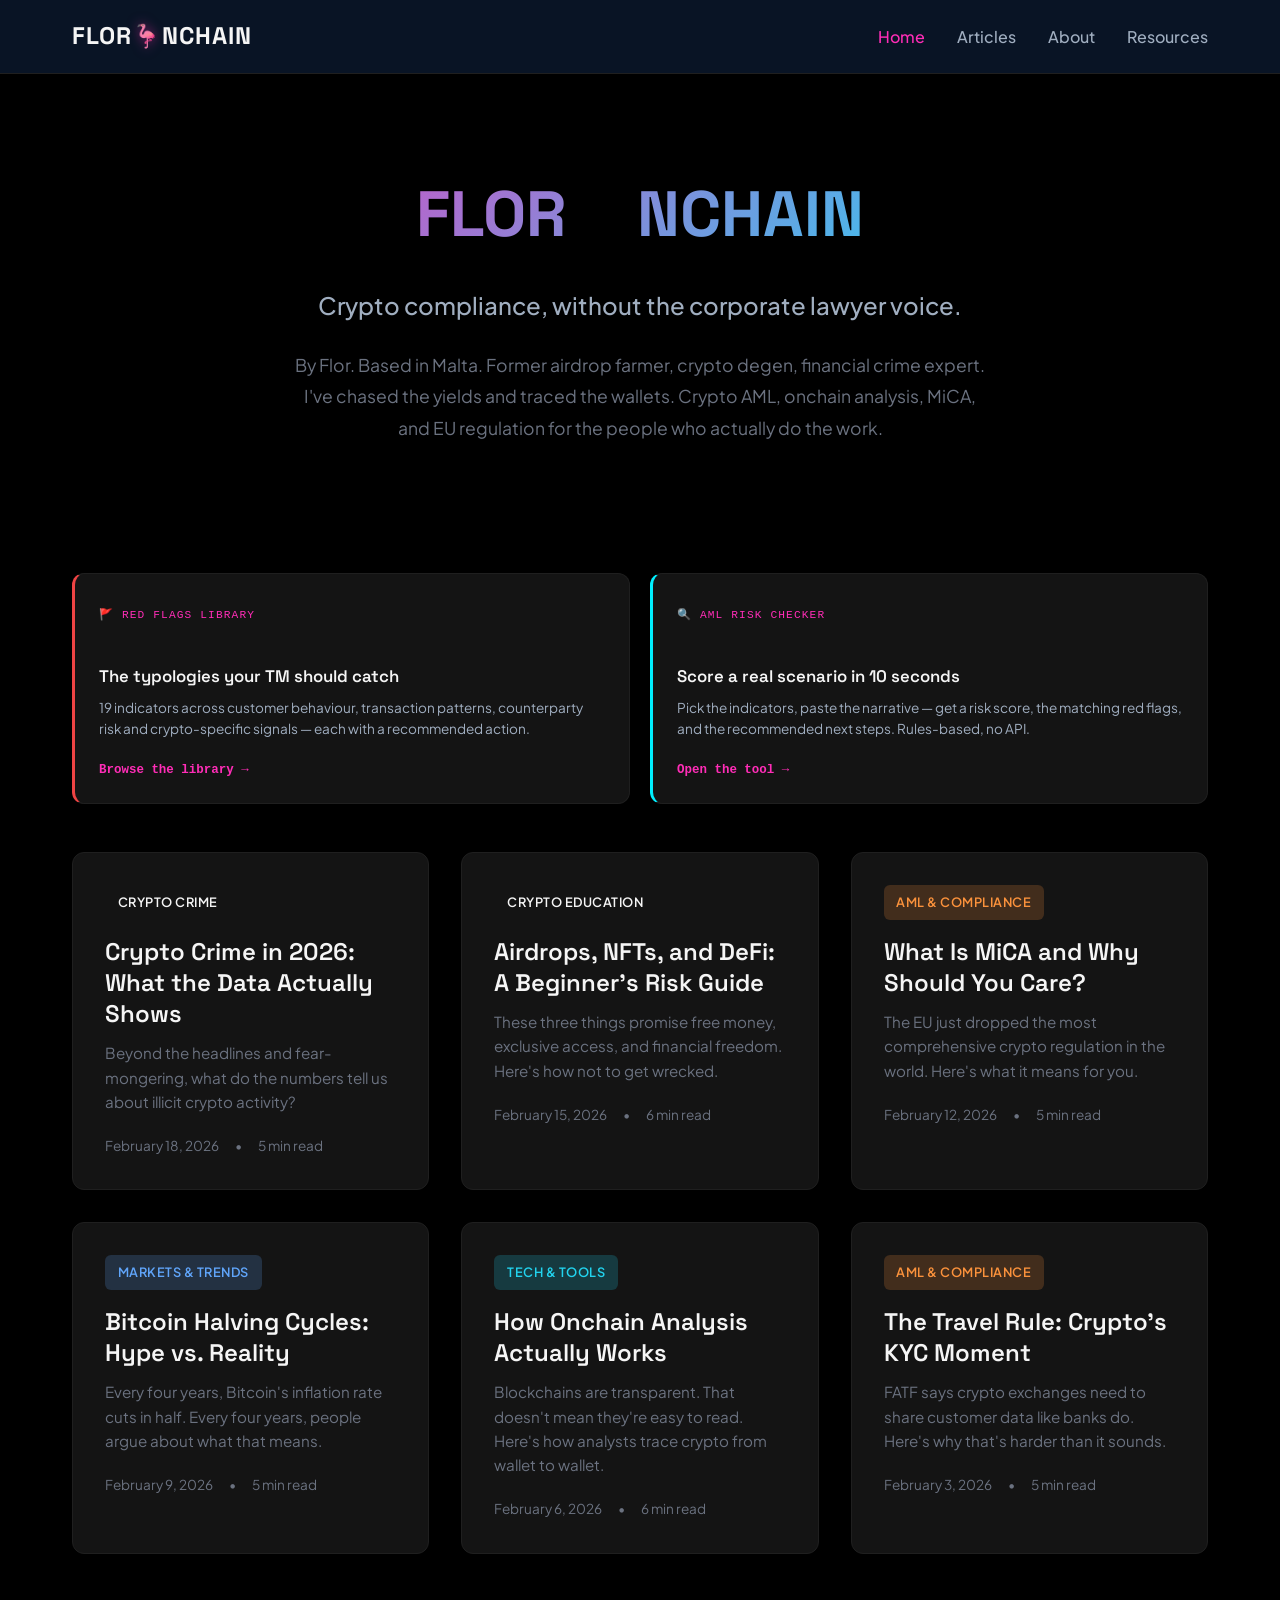
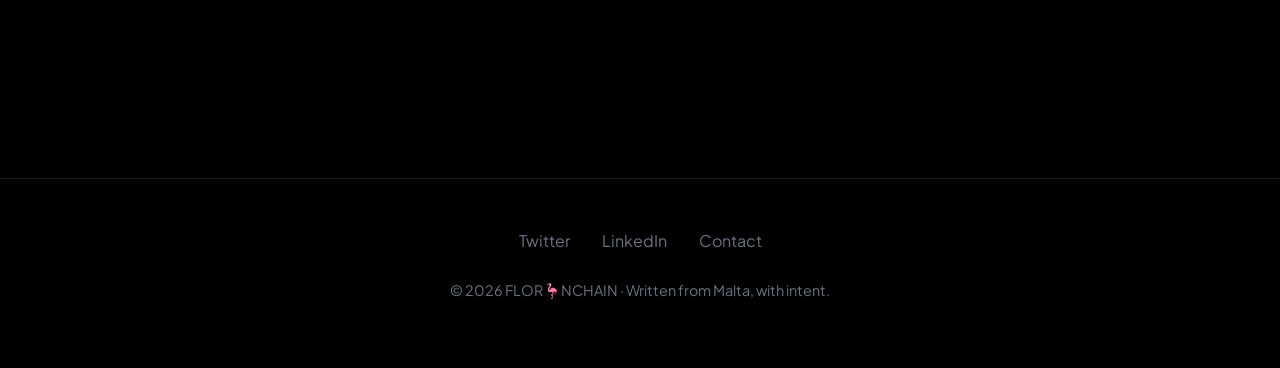
==== commit 2b7098e7: "Add Red Flags Library page + homepage feature strip - /red-flags.html: 4-category typology library (" ====
--- a/index.html
+++ b/index.html
@@ -238,6 +238,60 @@
             color: var(--text-secondary);
         }
         
+        /* Tools / Red Flags Feature Strip */
+        .tools-feature {
+            display: grid;
+            grid-template-columns: repeat(auto-fit, minmax(300px, 1fr));
+            gap: 1.25rem;
+            margin: 0 0 3rem;
+        }
+        .feature-card {
+            display: block;
+            text-decoration: none;
+            background: var(--bg-card);
+            border: 1px solid var(--border);
+            border-left-width: 3px;
+            border-radius: 12px;
+            padding: 1.5rem 1.5rem 1.4rem;
+            transition: all 0.25s ease;
+            color: var(--text-secondary);
+        }
+        .feature-card--red { border-left-color: #ef4444; }
+        .feature-card--cyan { border-left-color: var(--accent-cyan); }
+        .feature-card:hover {
+            transform: translateY(-2px);
+            border-color: var(--accent);
+            border-left-color: var(--accent);
+        }
+        .feature-eyebrow {
+            display: inline-block;
+            font-family: 'JetBrains Mono', monospace;
+            font-size: 0.7rem;
+            color: var(--accent);
+            text-transform: uppercase;
+            letter-spacing: 0.1em;
+            margin-bottom: 0.6rem;
+        }
+        .feature-title {
+            font-size: 1.05rem;
+            color: var(--text-primary);
+            font-weight: 600;
+            margin-bottom: 0.55rem;
+            line-height: 1.3;
+        }
+        .feature-desc {
+            font-size: 0.85rem;
+            color: var(--text-secondary);
+            margin-bottom: 0.85rem;
+            line-height: 1.55;
+        }
+        .feature-cta {
+            font-family: 'JetBrains Mono', monospace;
+            font-size: 0.78rem;
+            color: var(--accent);
+            font-weight: 600;
+        }
+
         /* Cards Grid */
         .cards-grid {
             display: grid;
@@ -596,7 +650,23 @@
                 <p class="tagline">Crypto compliance, without the corporate lawyer voice.</p>
                 <p class="intro">By Flor. Based in Malta. Former airdrop farmer, crypto degen, financial crime expert. I've chased the yields and traced the wallets. Crypto AML, onchain analysis, MiCA, and EU regulation for the people who actually do the work.</p>
             </div>
-            
+
+            <!-- TOOLS / RED FLAGS FEATURE STRIP -->
+            <div class="tools-feature">
+                <a class="feature-card feature-card--red" href="/red-flags.html">
+                    <span class="feature-eyebrow">🚩 Red Flags Library</span>
+                    <h3 class="feature-title">The typologies your TM should catch</h3>
+                    <p class="feature-desc">19 indicators across customer behaviour, transaction patterns, counterparty risk and crypto-specific signals — each with a recommended action.</p>
+                    <span class="feature-cta">Browse the library →</span>
+                </a>
+                <a class="feature-card feature-card--cyan" href="/tools.html">
+                    <span class="feature-eyebrow">🔍 AML Risk Checker</span>
+                    <h3 class="feature-title">Score a real scenario in 10 seconds</h3>
+                    <p class="feature-desc">Pick the indicators, paste the narrative — get a risk score, the matching red flags, and the recommended next steps. Rules-based, no API.</p>
+                    <span class="feature-cta">Open the tool →</span>
+                </a>
+            </div>
+
             <div class="cards-grid" id="homeCards"></div>
         </section>
 
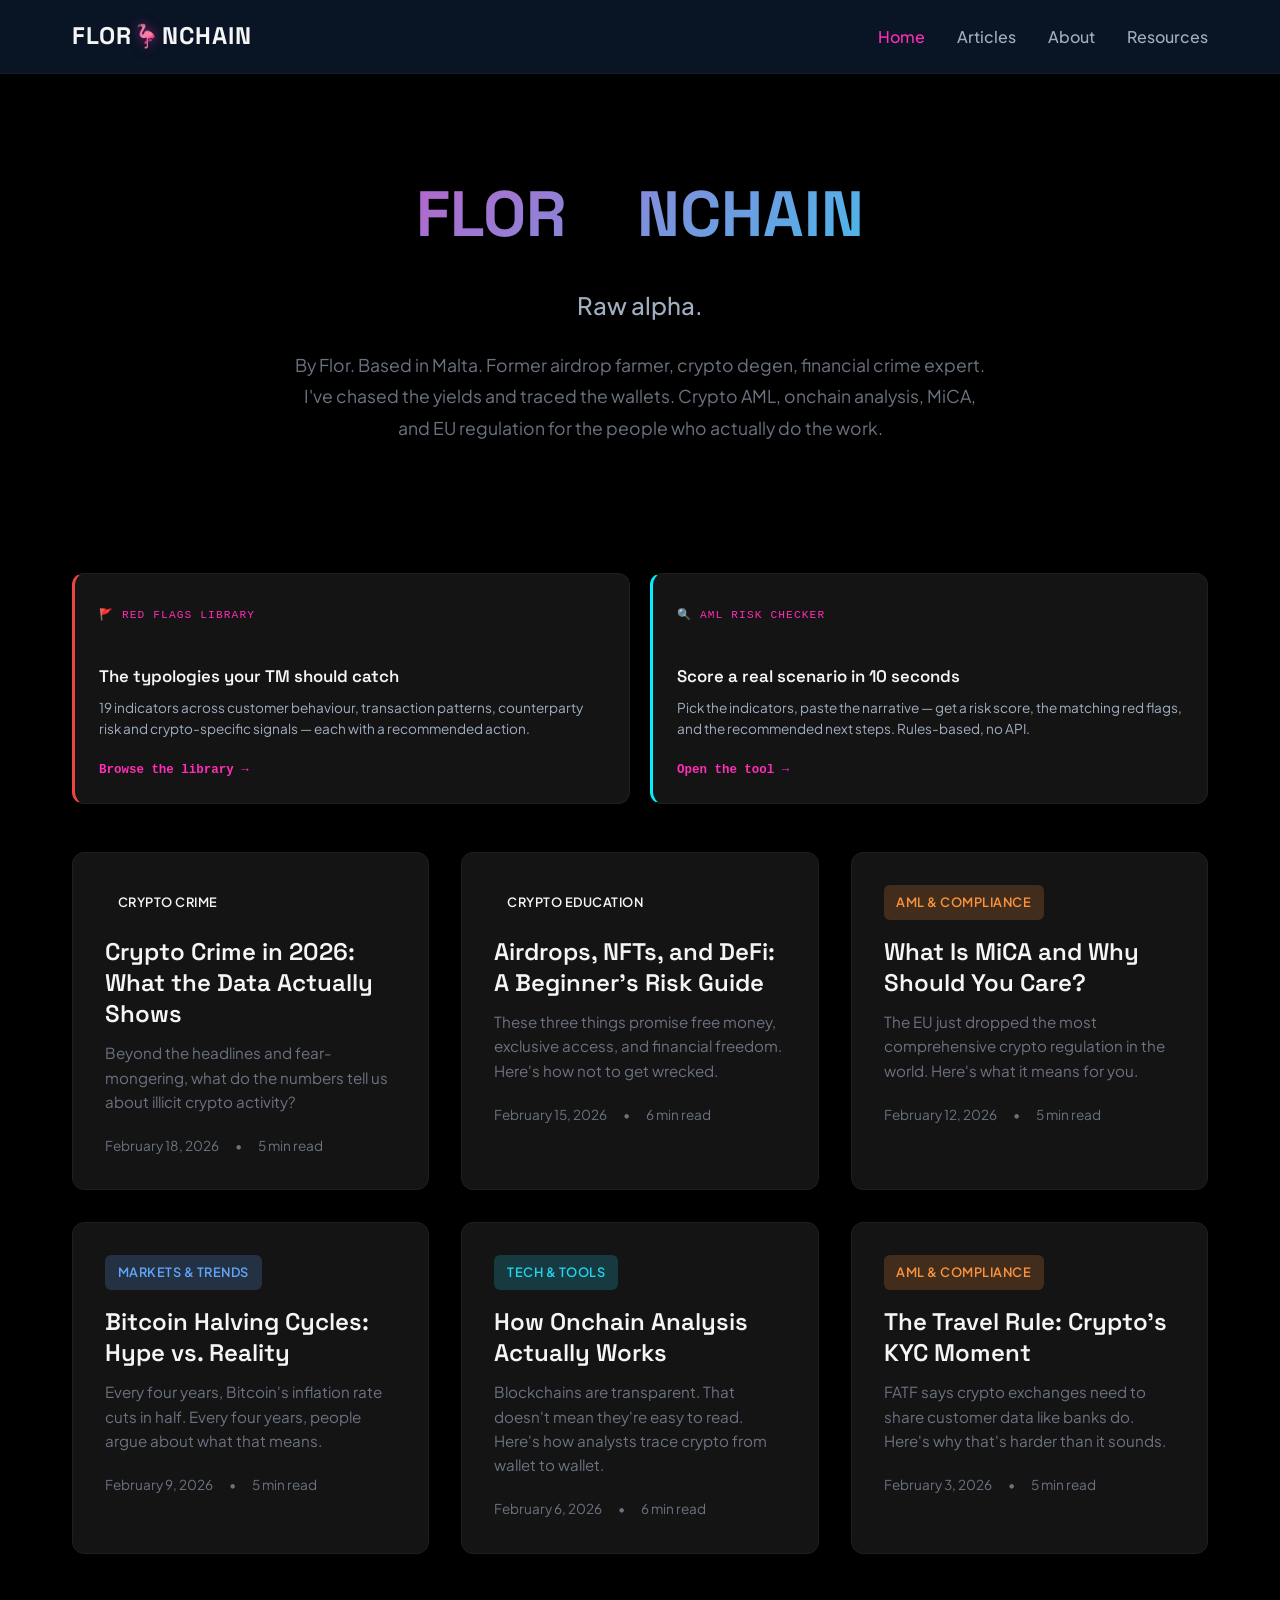
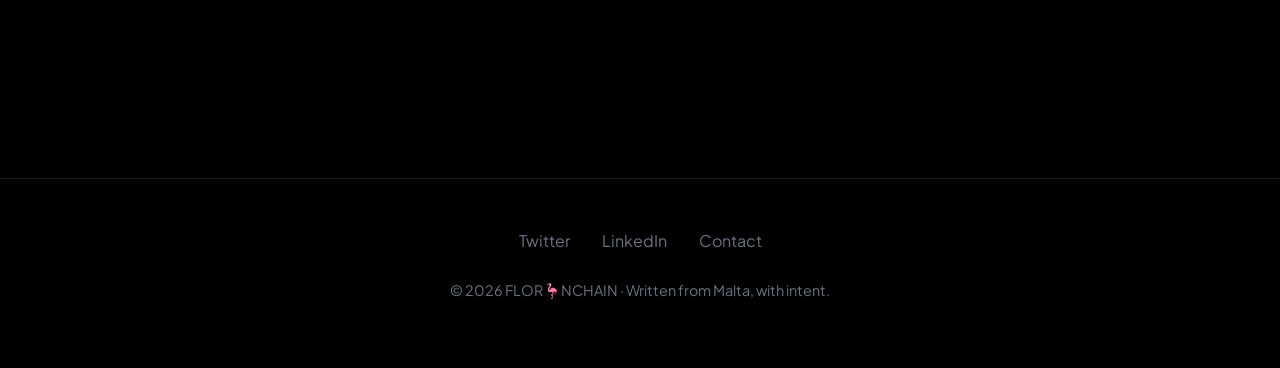
==== commit f7523eba: "Update tagline to "Raw alpha." across all pages Co-Authored-By: Claude Opus 4.7 (1M context) <norepl" ====
--- a/index.html
+++ b/index.html
@@ -3,12 +3,12 @@
 <head>
     <meta charset="UTF-8">
     <meta name="viewport" content="width=device-width, initial-scale=1.0">
-    <title>FLOR🦩NCHAIN — Crypto compliance, without the corporate lawyer voice.</title>
+    <title>FLOR🦩NCHAIN — Raw alpha.</title>
     <meta name="description" content="Crypto compliance, AML, MiCA, onchain analysis — by Flor, written from Malta for the people who actually do the work.">
     <meta name="author" content="Flor">
 
     <!-- Open Graph -->
-    <meta property="og:title" content="FLOR🦩NCHAIN — Crypto compliance, without the corporate lawyer voice.">
+    <meta property="og:title" content="FLOR🦩NCHAIN — Raw alpha.">
     <meta property="og:description" content="Crypto compliance, AML, MiCA, onchain analysis — by Flor, written from Malta for the people who actually do the work.">
     <meta property="og:type" content="website">
     <meta property="og:url" content="https://floronchain.com">
@@ -16,7 +16,7 @@
     <!-- Twitter Card -->
     <meta name="twitter:card" content="summary_large_image">
     <meta name="twitter:title" content="FLOR🦩NCHAIN">
-    <meta name="twitter:description" content="Crypto compliance, without the corporate lawyer voice.">
+    <meta name="twitter:description" content="Raw alpha.">
     <meta name="theme-color" content="#000000">
     
     <!-- Fonts -->
@@ -647,7 +647,7 @@
         <section id="home" class="section active">
             <div class="hero">
                 <h1>FLOR<span class="logo-o">🦩</span>NCHAIN</h1>
-                <p class="tagline">Crypto compliance, without the corporate lawyer voice.</p>
+                <p class="tagline">Raw alpha.</p>
                 <p class="intro">By Flor. Based in Malta. Former airdrop farmer, crypto degen, financial crime expert. I've chased the yields and traced the wallets. Crypto AML, onchain analysis, MiCA, and EU regulation for the people who actually do the work.</p>
             </div>
 
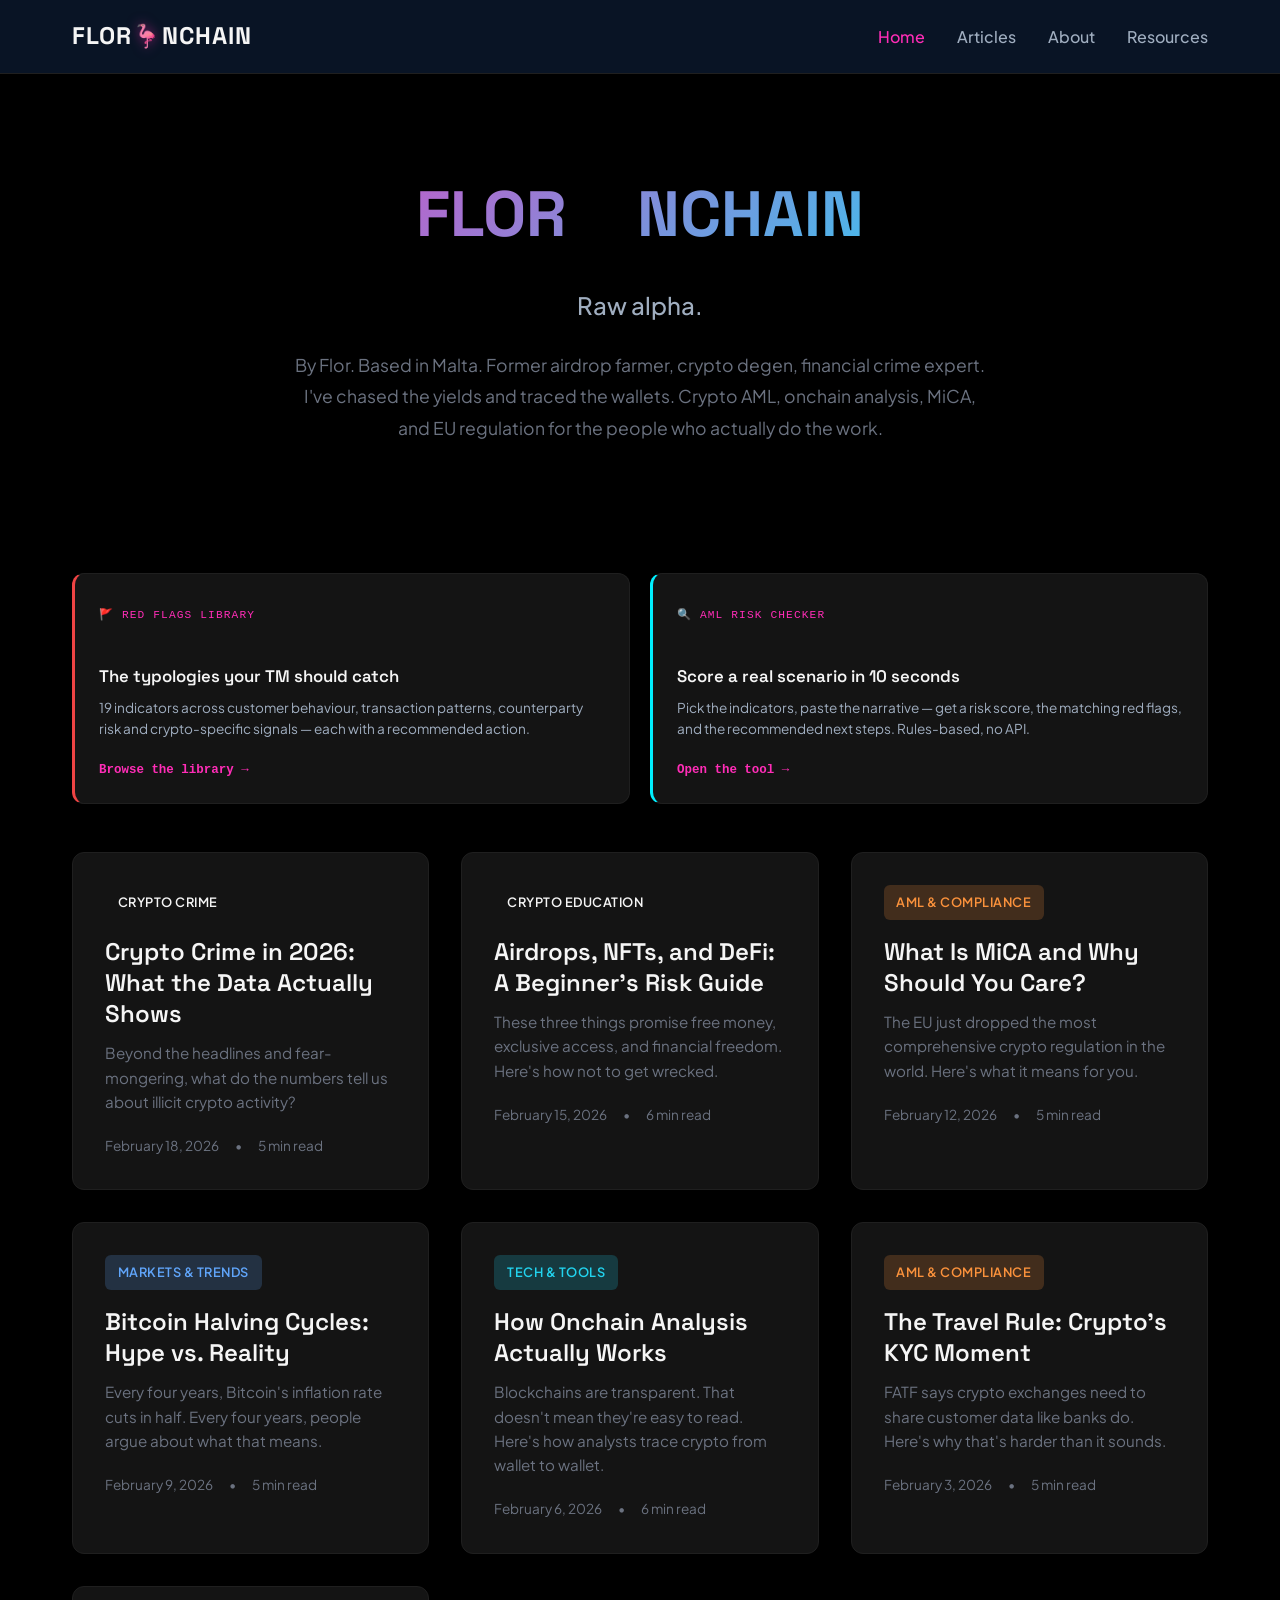
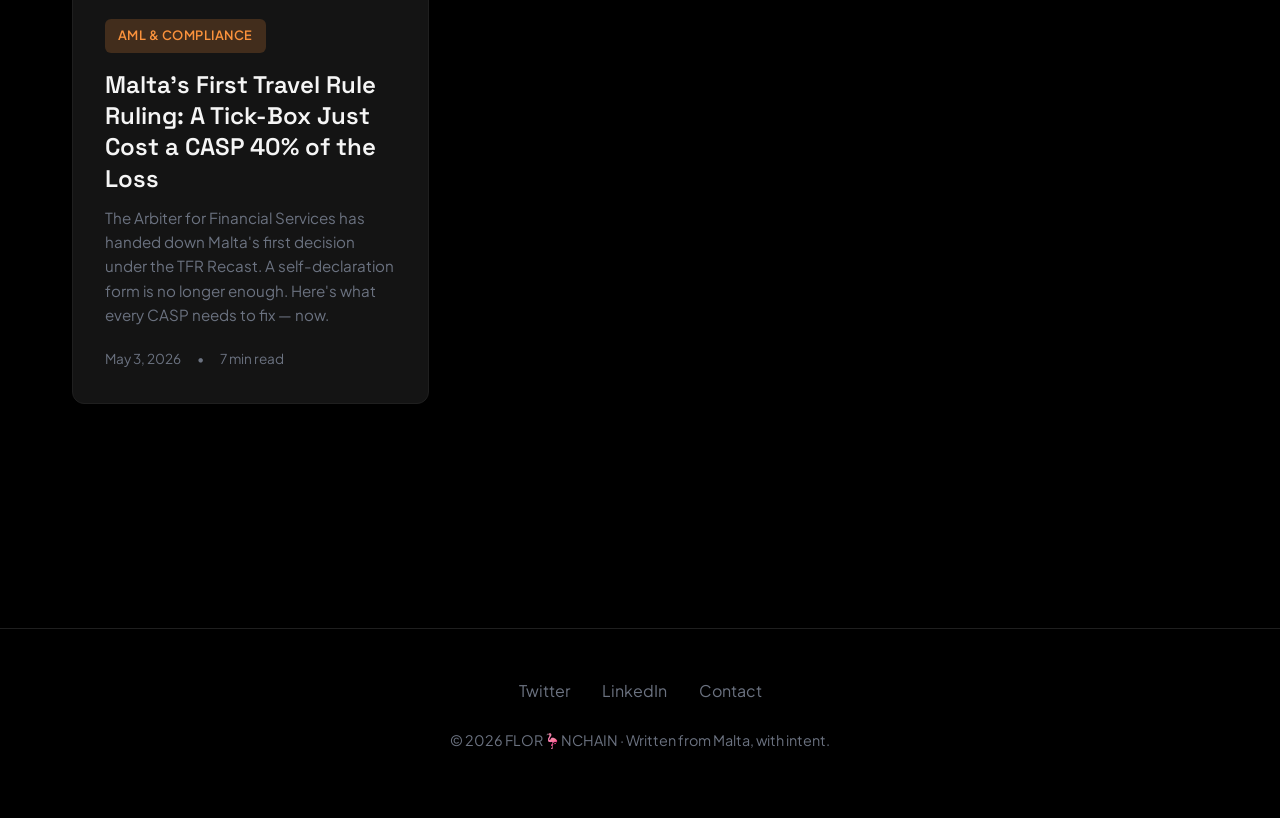
==== commit 6ab8506f: "Add Malta Travel Rule Arbiter ruling article (id 7) First Maltese decision under the TFR Recast — ci" ====
--- a/index.html
+++ b/index.html
@@ -1105,6 +1105,179 @@
                         <p><strong>For VASPs:</strong> Start implementing Travel Rule compliance now. Join a Travel Rule network, integrate with your partners, and prepare for enforcement. Regulators are watching, and fines are coming for non-compliance.</p>
                     </div>
                 `
+            },
+            {
+                id: 7,
+                category: "AML & Compliance",
+                title: "Malta's First Travel Rule Ruling: A Tick-Box Just Cost a CASP 40% of the Loss",
+                excerpt: "The Arbiter for Financial Services has handed down Malta's first decision under the TFR Recast. A self-declaration form is no longer enough. Here's what every CASP needs to fix — now.",
+                date: "May 3, 2026",
+                readTime: "7 min",
+                content: `
+                    <p>For four months, every CASP in Europe has been operating under the recast Transfer of Funds Regulation without knowing what a regulator — or a court — would actually do with it. Now we have an answer. And it didn't come from Frankfurt, Paris, or Berlin. It came from a small tribunal sitting in Valletta.</p>
+
+                    <p>The first decision in Malta applying Regulation (EU) 2023/1113 — the <strong>TFR Recast</strong>, the legal home of the crypto Travel Rule — has just landed. The headline finding is small in money terms (40% of a single retail loss) but enormous in implication: the Arbiter for Financial Services has effectively dragged Travel Rule compliance out of the AML supervisor's locked filing cabinet and into the open court of consumer protection.</p>
+
+                    <p>That matters everywhere — but it matters first in Malta, where roughly two dozen MiCA-licensed and pre-MiCA VFA service providers operate from a 316 km² island. If you run one of them, or you advise one, this ruling resets the floor.</p>
+
+                    <h4>The Facts</h4>
+                    <p>Two USDT transfers in January 2025. Both above €1,000. Sent from a wallet hosted at a Maltese-licensed VFA / MiCA service provider. Destination: a self-hosted external wallet on the Tron network — and, as it turned out, controlled by an online trading scam working a Malta-based victim.</p>
+
+                    <p>The customer had completed a self-declaration form ticking the box that said "I own this wallet." The CASP didn't verify ownership any further before letting the transfers leave the platform.</p>
+
+                    <p>The customer complained to the <strong>Office of the Arbiter for Financial Services</strong>, the Valletta-based statutory tribunal that handles consumer disputes against licensed financial service providers in Malta. The CASP's defence was, on paper, a clean legal argument: the Arbiter has no business adjudicating AML/CFT compliance — that sits squarely with the <strong>FIAU</strong> under Chapter 373 of the Laws of Malta. Travel Rule obligations are AML obligations. End of jurisdiction.</p>
+
+                    <p>The Arbiter didn't buy it.</p>
+
+                    <h4>The Jurisdictional Move That Changes Everything</h4>
+                    <p>This is the part of the ruling that compliance teams need to read twice.</p>
+
+                    <p>The Arbiter accepted, correctly, that he has <strong>no power</strong> to find that money laundering or terrorist financing took place, or to sanction a CASP for breaching the AML rulebook. That is the FIAU's exclusive remit.</p>
+
+                    <p>But — and here is where it gets interesting — he drew a sharp line between <strong>enforcing AML obligations</strong> (FIAU) and <strong>assessing whether a failure to comply with Travel Rule obligations caused harm to a financial consumer</strong> (his job, under Cap. 555, the Arbiter for Financial Services Act).</p>
+
+                    <p>In plain English: the Travel Rule is an AML rule, but breaching it is also a breach of the duty of care a CASP owes its clients. And duty-of-care breaches that cause loss are squarely within the Arbiter's mandate. He anchored this to <strong>Article 19(3) of Cap. 555</strong>, the existing Court of Appeal authority confirming that VFA service providers operating from Malta owe fiduciary obligations to their clients, and to <strong>Article 66 of MiCA</strong>, which codifies the duty to act honestly, fairly, professionally and in the best interests of clients.</p>
+
+                    <p>The implication is brutal and clear: every Travel Rule failure is now a potential civil claim. A Maltese CASP can be in front of the FIAU <em>and</em> in front of the Arbiter in Valletta for the same operational gap, on the same facts, at the same time.</p>
+
+                    <h4>Why the Self-Declaration Defence Failed</h4>
+                    <p>The CASP's substantive defence rested on <strong>paragraph 78 of the EBA's Travel Rule Guidelines</strong>, which lets a CASP collect originator/beneficiary information directly from its customer where it cannot retrieve it via technical means. The CASP's reading: a signed self-declaration is enough.</p>
+
+                    <p>The Arbiter rejected this. He pointed to <strong>paragraphs 83 to 86</strong> of the same Guidelines — the paragraphs the FIAU formally adopted into the Maltese AML framework with effect from 30 December 2024 — which deal specifically with transfers above €1,000 to or from self-hosted addresses. Those paragraphs require the CASP to use <strong>at least one verification method</strong> — a Satoshi test, a signed message, manual signature in source code, or an equivalent technical approach — to be "fully satisfied" that the wallet is owned or controlled by the customer.</p>
+
+                    <p>The CASP produced no evidence that any verification method had been applied. Worse, when the Arbiter ordered it to produce its internal Travel Rule policies and procedures, it didn't.</p>
+
+                    <p>That last detail is the one that should keep CIOs up at night. Not having the evidence is bad. Not having the policy is institutional.</p>
+
+                    <h4>Why the Award Was 40%, Not 100%</h4>
+                    <p>The customer wasn't blameless and the Arbiter said so plainly. She had been coached by the scammer over Telegram, ticked the ownership box knowing she was being guided, and ignored multiple generic warnings the platform did serve up. That contributory negligence is what reduced the award. But it did not eliminate it. <strong>Contractual terms, generic warnings, and customer self-certification cannot absolve a CASP from its statutory Travel Rule obligations.</strong></p>
+
+                    <h4>What You Need to Fix on Monday</h4>
+                    <p>This decision will be cited in every Travel Rule complaint Malta sees from now on, and it will travel beyond Malta because the underlying EBA Guidelines apply across the EU. Here is the short list of operational changes I would push through immediately:</p>
+
+                    <ul style="color: var(--text-secondary); margin-left: 1.5rem; margin-bottom: 1.5rem; line-height: 1.8;">
+                        <li><strong>Kill the tick-box-only flow</strong> for self-hosted withdrawals above €1,000. Pick a verification method — Satoshi test, signed message, or wallet-attribution provider — and document it.</li>
+                        <li><strong>Make sure your Travel Rule policy actually exists</strong>, in writing, with version control. The CASP in this case couldn't produce its own policies.</li>
+                        <li><strong>Re-look at your whitelisting.</strong> A wallet whitelisted in 2023 with nothing but a tick-box should be unwhitelisted or re-verified before the next withdrawal.</li>
+                        <li><strong>Build a scam-report response playbook.</strong> The moment a customer says "I think I've been scammed," the account should auto-flag for enhanced monitoring.</li>
+                        <li><strong>Stop relying on warnings as a legal shield.</strong> Generic "are you sure?" pop-ups don't discharge the Travel Rule duty.</li>
+                    </ul>
+
+                    <h4>The Bigger Signal</h4>
+                    <p>The decision has been formally notified to both the MFSA and the FIAU. That is not a courtesy — it is a flare. Expect the next round of MFSA inspections to ask, very specifically, "show me the verification method you used for self-hosted withdrawals above €1,000." Expect the FIAU to fold this into its next thematic review.</p>
+
+                    <p>And expect more cases. Malta, despite its size, is one of the densest concentrations of licensed CASPs per capita in the EU. This is the first complaint applying the TFR Recast. It will not be the last.</p>
+
+                    <div class="key-takeaway">
+                        <h4>🔑 Key Takeaway</h4>
+                        <p><strong>For CASPs:</strong> The era of treating the Travel Rule as a paper exercise is over. A self-declaration tick-box is no longer a defence — you need a documented, verifiable ownership check for every self-hosted withdrawal above €1,000. Get your written Travel Rule policy in order, today.</p>
+                        <p><strong>For consumers:</strong> If you've been a victim of a crypto scam routed through a Maltese-licensed platform, this ruling means you may have a civil remedy — even where the AML enforcement route is closed to you.</p>
+                    </div>
+
+                    <p style="color: var(--text-muted); font-size: 0.9rem; margin-top: 2rem;"><em>Source for the underlying ruling: Dr Neil Gauci of GTG Legal published the original case note. Analysis and operational recommendations above are my own.</em></p>
+                `
+            }
+        ];
+
+        // === REMOVED: Kelp DAO placeholder, awaiting updated content from Flor's phone ===
+        const _kelpPlaceholder = [
+            {
+                id: 8,
+                category: "Tech & Tools",
+                title: "What Is Kelp DAO? The Liquid Restaking Protocol Explained (2026)",
+                excerpt: "Kelp DAO turns your ETH into rsETH — earning staking, restaking, and points yield in one token. Here's how it works, what the risks are, and why compliance teams should pay attention.",
+                date: "May 3, 2026",
+                readTime: "8 min",
+                content: `
+                    <p>If you've spent any time in DeFi over the past two years, you've watched the same word climb every dashboard, podcast and Twitter timeline: <strong>restaking</strong>.</p>
+
+                    <p>And sitting near the top of that whole category — quietly accumulating billions in TVL while everyone argued about points — is Kelp DAO.</p>
+
+                    <p>Kelp DAO is a liquid restaking protocol. You give it ETH (or a liquid staking token like stETH or ETHx), and it gives you back <strong>rsETH</strong> — a single token that earns Ethereum staking yield, EigenLayer restaking rewards, and Kelp Miles, all at the same time.</p>
+
+                    <p>That's the elevator pitch. The reality is more interesting — and the risks are worth understanding before you go anywhere near it.</p>
+
+                    <h4>First — What Is Liquid Restaking?</h4>
+                    <p>To get Kelp DAO, you need three concepts in the right order.</p>
+
+                    <p><strong>Staking</strong> — you lock 32 ETH into Ethereum's consensus layer, validate the network, earn ~3% APR. Capital is illiquid until you unstake.</p>
+
+                    <p><strong>Liquid staking</strong> — protocols like Lido, Rocket Pool and Stader pool everyone's ETH together, run the validators on your behalf, and give you back a tradeable token (stETH, rETH, ETHx). You earn the staking yield AND can use the token in DeFi.</p>
+
+                    <p><strong>Restaking</strong> — EigenLayer introduced the idea that you can take your already-staked ETH (or LSTs) and "restake" it to secure additional services beyond Ethereum itself: oracles, bridges, data availability layers, rollups. In exchange, those services pay you extra yield.</p>
+
+                    <p><strong>Liquid restaking</strong> — same logic as liquid staking, applied to restaking. You deposit ETH or LSTs into a liquid restaking protocol, it restakes them via EigenLayer, and you get back a single tradeable token. That single token is what Kelp DAO calls <strong>rsETH</strong>.</p>
+
+                    <h4>How Kelp DAO Actually Works</h4>
+                    <p>You deposit one of the supported assets — ETH, stETH, ETHx, sfrxETH, or others — into Kelp's smart contract. The protocol pools your assets, restakes them through EigenLayer (delegating to operators that secure various AVSs), and mints you rsETH at the prevailing exchange rate.</p>
+
+                    <p>rsETH is a <strong>rebasing-free</strong> liquid restaking token. Instead of your balance going up, the <em>value</em> of each rsETH increases relative to ETH as rewards accrue. So 1 rsETH today might be worth ~1.05 ETH; in a year it might be worth ~1.08 ETH. Same balance, more value.</p>
+
+                    <p>You can hold rsETH, swap it on a DEX, use it as collateral in lending protocols, LP it on Curve or Balancer, or deposit it into yield strategies on Pendle. It behaves like any other ERC-20 — the restaking infrastructure is invisible to the holder.</p>
+
+                    <h4>The Yield Stack</h4>
+                    <p>This is where liquid restaking earns its hype. A single rsETH position earns from multiple sources stacked on top of each other:</p>
+
+                    <ul style="color: var(--text-secondary); margin-left: 1.5rem; margin-bottom: 1.5rem; line-height: 1.8;">
+                        <li><strong>ETH staking yield (~3.0%)</strong> — the base Ethereum staking reward, passed through from the underlying validators.</li>
+                        <li><strong>EigenLayer restaking rewards (variable)</strong> — payments from the AVSs that Kelp's operators secure, paid in ETH or AVS tokens.</li>
+                        <li><strong>Kelp Miles (points)</strong> — Kelp's loyalty points programme, historically convertible into KEP or future token rewards.</li>
+                        <li><strong>EigenLayer Points (points)</strong> — EigenLayer's own points programme, claimed automatically through Kelp.</li>
+                        <li><strong>Integration boosts (variable)</strong> — extra incentives when rsETH is used in protocols like Pendle, Karak, Symbiotic.</li>
+                    </ul>
+
+                    <p>The combined "headline APR" you see on dashboards usually only counts the staking yield. The points stack is where the meaningful upside has historically lived. Whether that continues depends entirely on token launches and how the points convert.</p>
+
+                    <h4>The EigenLayer Connection</h4>
+                    <p>Kelp DAO doesn't operate in isolation. It's deeply integrated with EigenLayer, which sits beneath the entire liquid restaking category. EigenLayer is the protocol that makes restaking technically possible — it allows ETH (or LSTs) to be "rehypothecated" to secure Actively Validated Services (AVSs).</p>
+
+                    <p>When you deposit into Kelp DAO, your assets are restaked via EigenLayer and delegated to operators that run the actual AVS workloads. Kelp curates which operators it uses, manages the delegation strategy, and aggregates the rewards back to rsETH holders.</p>
+
+                    <p>That means you're not just exposed to Kelp DAO's smart contracts. You're exposed to EigenLayer's smart contracts, the operators Kelp delegates to, the AVSs those operators secure, and the slashing rules of all of them. That's a longer risk chain than vanilla liquid staking — and it's the single most underestimated thing about restaking.</p>
+
+                    <h4>The Risks Nobody Wants to Talk About</h4>
+                    <p>The upside of liquid restaking is well-marketed. The risks are not.</p>
+
+                    <ul style="color: var(--text-secondary); margin-left: 1.5rem; margin-bottom: 1.5rem; line-height: 1.8;">
+                        <li><strong>Slashing risk</strong> — validators can be slashed for misbehaviour. With restaking, slashing can also happen at the AVS layer. The LRT token absorbs the loss.</li>
+                        <li><strong>Smart contract risk</strong> — multiple contract layers (Kelp, EigenLayer, AVSs) means each layer is a potential exploit surface.</li>
+                        <li><strong>Operator risk</strong> — Kelp delegates to operators who run AVSs. A single malicious or negligent operator can trigger slashing across delegated stake.</li>
+                        <li><strong>Depeg risk</strong> — if sentiment shifts or large holders exit, rsETH can trade below its underlying ETH value on secondary markets.</li>
+                        <li><strong>Centralisation risk</strong> — most restaked ETH ultimately routes through a small set of validators. Concentration is a systemic concern.</li>
+                        <li><strong>Points risk</strong> — yield projections often assume points convert favourably. If the token launch is dilutive or delayed, the realised APY can be a fraction of what was projected.</li>
+                    </ul>
+
+                    <p>There's also a systemic risk almost nobody talks about: restaking creates correlated risk across what looks like independent systems. The same ETH securing Ethereum is also securing a bridge, an oracle, a data availability layer, and a sidechain. If a slashing event hits one AVS, it propagates through every protocol that delegated to those operators. The 2008 financial crisis was, at its heart, about correlated risk hiding inside instruments that looked safe. Restaking has the same structural feature.</p>
+
+                    <h4>Kelp DAO for Compliance Professionals</h4>
+                    <p>If you're in crypto AML, risk or compliance, here's why you should care. Liquid restaking tokens have become one of the most common DeFi positions among sophisticated retail and institutional users. rsETH is going to show up in source-of-funds documentation, in deposit flows from DeFi-native customers, and in transaction monitoring alerts. You need to be able to explain it.</p>
+
+                    <p>When a customer holds rsETH instead of ETH, that's restaked ETH — verify the deposit history into Kelp matches the customer's claimed origin of the original ETH. When you see a large rsETH withdrawal, check the timing — large LRT outflows can correlate with market stress events. When customers claim yield from holding rsETH, the yield stack is real but variable — be sceptical of customers who can't explain how they got there.</p>
+
+                    <h4>How to Start Using Kelp DAO</h4>
+                    <ol style="color: var(--text-secondary); margin-left: 1.5rem; margin-bottom: 1.5rem; line-height: 1.8;">
+                        <li>Go to kelpdao.xyz and connect a wallet (MetaMask, Rabby, or any standard EVM wallet).</li>
+                        <li>Choose your deposit asset — ETH, stETH, ETHx, sfrxETH and others are supported.</li>
+                        <li>Approve the contract, deposit, and rsETH is minted to your wallet at the current exchange rate.</li>
+                        <li>Understand redemption: rsETH can be swapped on DEXs (Curve, Uniswap) for instant exit, or redeemed natively through Kelp's withdrawal flow.</li>
+                        <li>Choose what to do with rsETH — hold for yield, deposit into a lending protocol as collateral, LP it on a DEX, or deposit into a Pendle yield-tokenisation strategy.</li>
+                    </ol>
+
+                    <h4>Flor's Take</h4>
+                    <p>Liquid restaking is one of the most genuinely innovative things to come out of DeFi in years — and one of the easiest ways to lose money slowly, then all at once, if you don't understand the risk stack.</p>
+
+                    <p>Kelp DAO is well-built, deeply integrated, and run by a team that ships. rsETH is a useful primitive, and for users who understand exactly what they're holding, it's a reasonable position.</p>
+
+                    <p>What I'd push back on, hard, is the idea that the headline APR is the actual return. Between points uncertainty, slashing exposure, smart contract risk and depeg risk, the realised yield over a multi-year holding period is often nothing like the dashboard number. Restaking dashboards quote optimism. The market settles in pessimism.</p>
+
+                    <div class="key-takeaway">
+                        <h4>🔑 Key Takeaway</h4>
+                        <p><strong>For users:</strong> Kelp DAO is one of the cleanest implementations of liquid restaking available. Size your position based on slashing risk and points dilution — not the headline APR. The yield is real. The downside is also real.</p>
+                        <p><strong>For compliance pros:</strong> Get familiar with rsETH and the LRT category generally. These tokens are now common enough that not understanding them is a gap in your DeFi risk literacy.</p>
+                    </div>
+
+                    <p style="color: var(--text-muted); font-size: 0.9rem; margin-top: 2rem;"><em>This article is educational content only and does not constitute financial, legal, or investment advice. Liquid restaking carries material risk, including the loss of principal through slashing, smart contract failure, or token depeg.</em></p>
+                `
             }
         ];
 
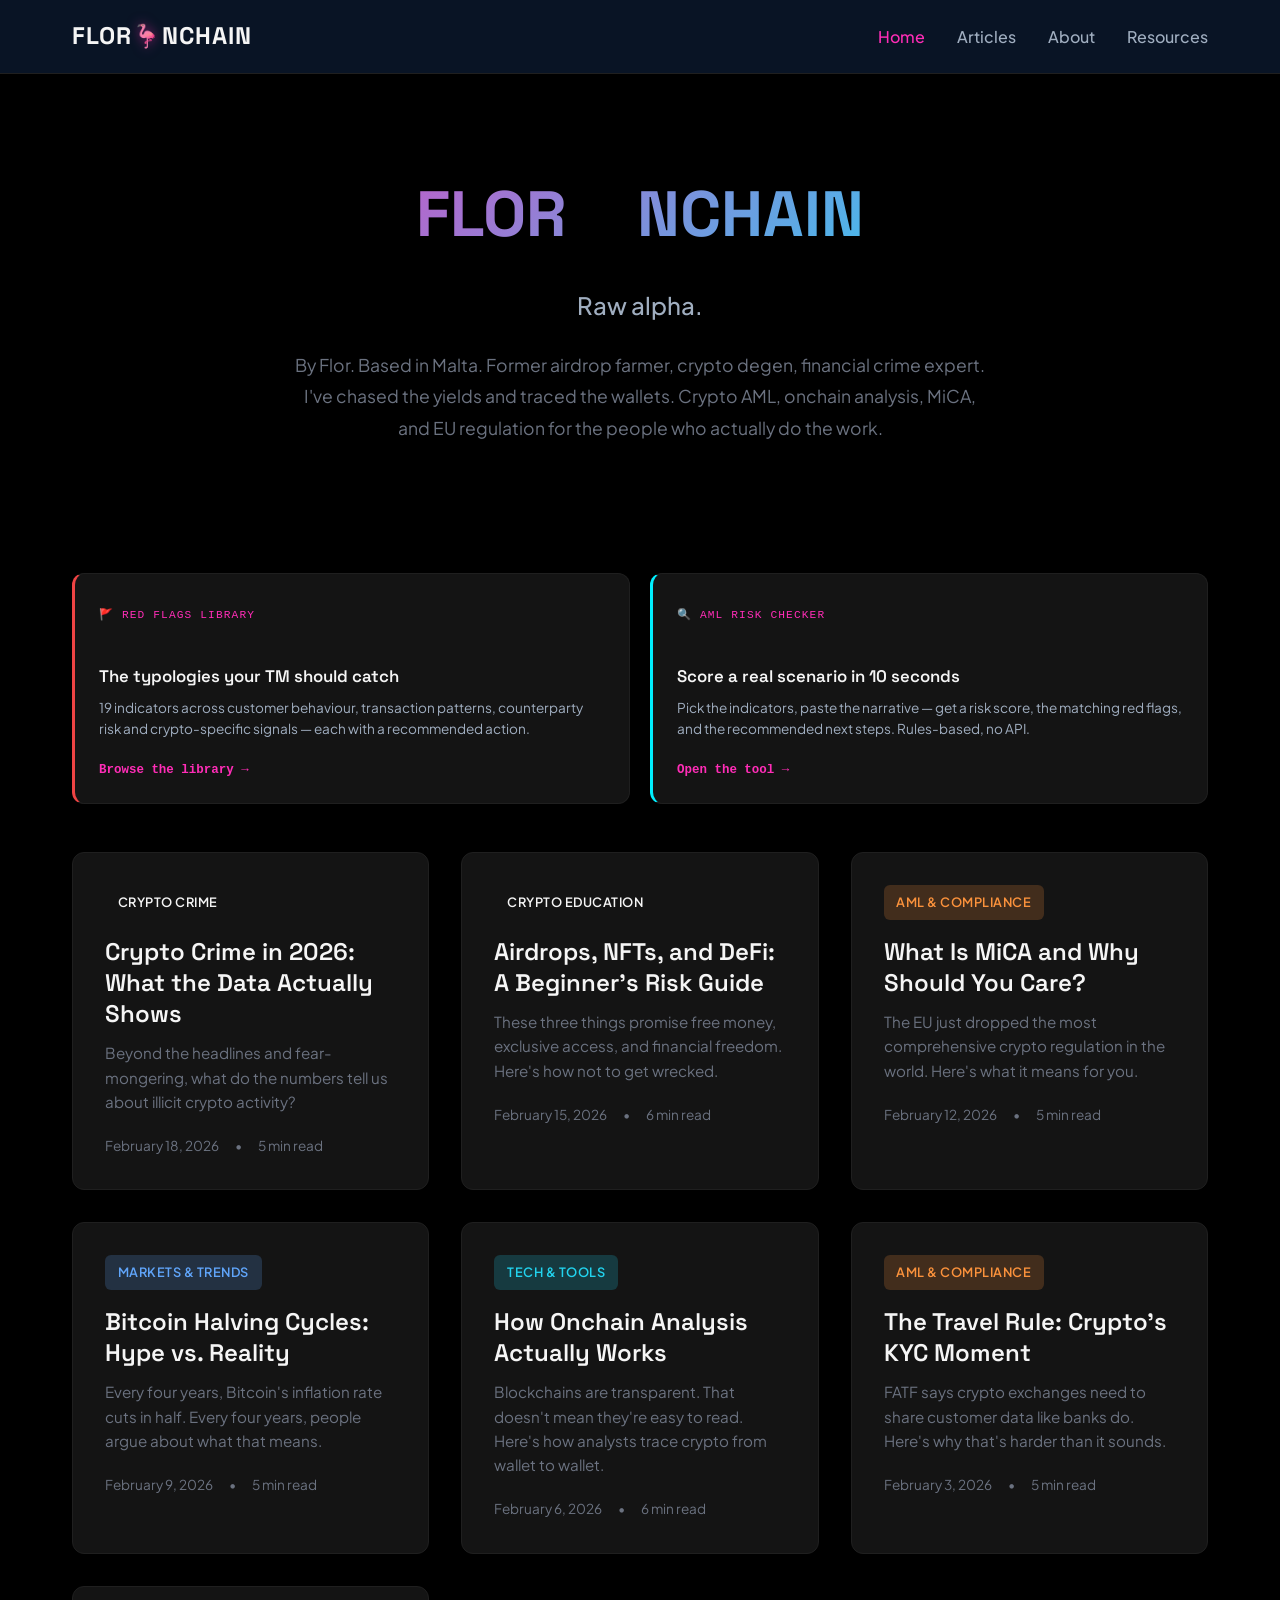
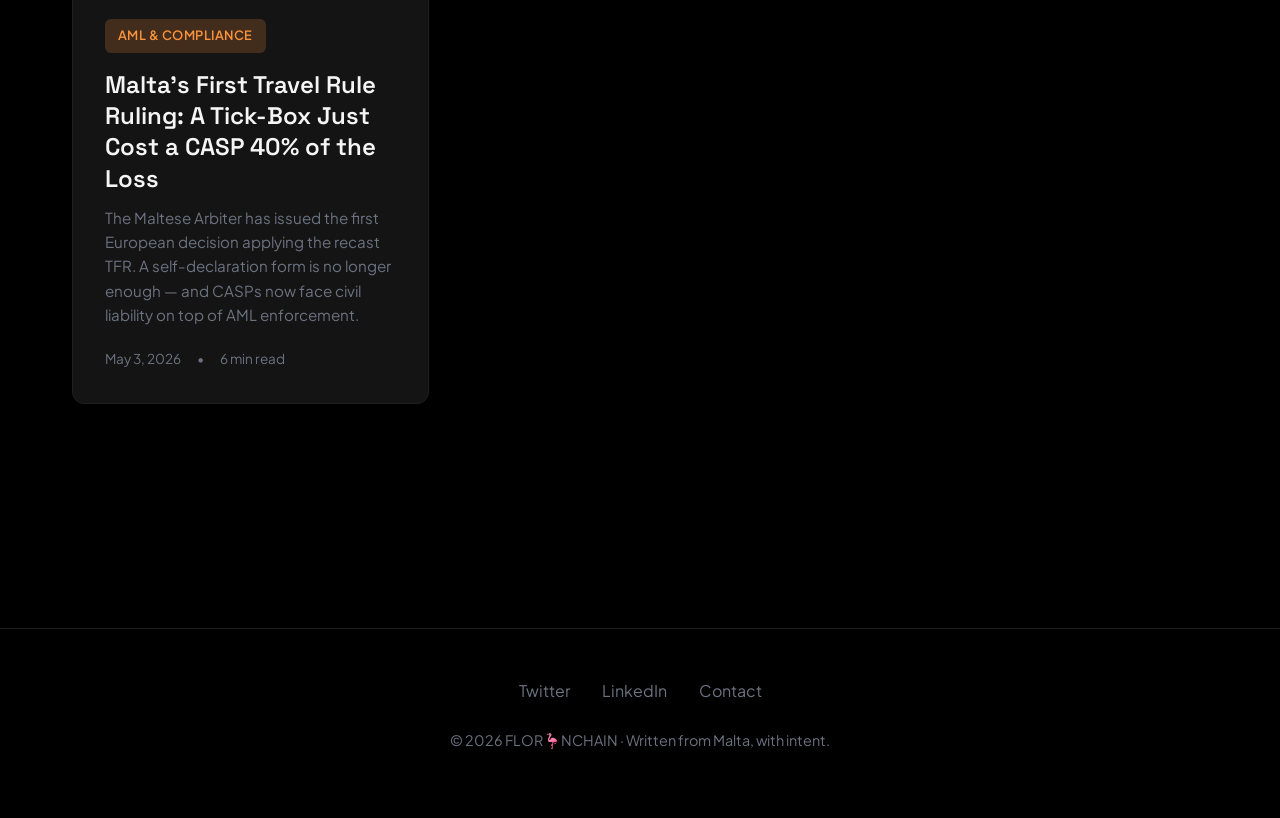
==== commit 389f5666: "Add Valletta skyline SVG + rewrite Malta article for clarity - Custom neon-pink line-art SVG hero of" ====
--- a/index.html
+++ b/index.html
@@ -1110,63 +1110,98 @@
                 id: 7,
                 category: "AML & Compliance",
                 title: "Malta's First Travel Rule Ruling: A Tick-Box Just Cost a CASP 40% of the Loss",
-                excerpt: "The Arbiter for Financial Services has handed down Malta's first decision under the TFR Recast. A self-declaration form is no longer enough. Here's what every CASP needs to fix — now.",
+                excerpt: "The Maltese Arbiter has issued the first European decision applying the recast TFR. A self-declaration form is no longer enough — and CASPs now face civil liability on top of AML enforcement.",
                 date: "May 3, 2026",
-                readTime: "7 min",
+                readTime: "6 min",
                 content: `
-                    <p>For four months, every CASP in Europe has been operating under the recast Transfer of Funds Regulation without knowing what a regulator — or a court — would actually do with it. Now we have an answer. And it didn't come from Frankfurt, Paris, or Berlin. It came from a small tribunal sitting in Valletta.</p>
-
-                    <p>The first decision in Malta applying Regulation (EU) 2023/1113 — the <strong>TFR Recast</strong>, the legal home of the crypto Travel Rule — has just landed. The headline finding is small in money terms (40% of a single retail loss) but enormous in implication: the Arbiter for Financial Services has effectively dragged Travel Rule compliance out of the AML supervisor's locked filing cabinet and into the open court of consumer protection.</p>
-
-                    <p>That matters everywhere — but it matters first in Malta, where roughly two dozen MiCA-licensed and pre-MiCA VFA service providers operate from a 316 km² island. If you run one of them, or you advise one, this ruling resets the floor.</p>
-
-                    <h4>The Facts</h4>
-                    <p>Two USDT transfers in January 2025. Both above €1,000. Sent from a wallet hosted at a Maltese-licensed VFA / MiCA service provider. Destination: a self-hosted external wallet on the Tron network — and, as it turned out, controlled by an online trading scam working a Malta-based victim.</p>
-
-                    <p>The customer had completed a self-declaration form ticking the box that said "I own this wallet." The CASP didn't verify ownership any further before letting the transfers leave the platform.</p>
-
-                    <p>The customer complained to the <strong>Office of the Arbiter for Financial Services</strong>, the Valletta-based statutory tribunal that handles consumer disputes against licensed financial service providers in Malta. The CASP's defence was, on paper, a clean legal argument: the Arbiter has no business adjudicating AML/CFT compliance — that sits squarely with the <strong>FIAU</strong> under Chapter 373 of the Laws of Malta. Travel Rule obligations are AML obligations. End of jurisdiction.</p>
-
-                    <p>The Arbiter didn't buy it.</p>
+                    <img src="images/valletta-skyline.svg" alt="Stylised neon line-art of the Valletta skyline at night — the small city where the first European Travel Rule ruling was handed down" style="width:100%; max-width:100%; height:auto; border-radius:12px; margin-bottom:2rem;" />
+
+                    <p style="font-size:1.15rem; line-height:1.6;"><strong>The first European decision applying the recast Travel Rule didn't come from Frankfurt, Paris or Berlin. It came from a small tribunal in Valletta — and it just opened a second front of liability for every CASP in the EU.</strong></p>
+
+                    <p>For four months, the recast Transfer of Funds Regulation has been in force without anyone knowing what enforcement would actually look like. Now we have an answer. And it isn't from the AML supervisor everyone was watching.</p>
+
+                    <div class="key-takeaway">
+                        <h4>🔑 The 30-second version</h4>
+                        <p>A Maltese-licensed CASP let two USDT transfers leave for a self-hosted wallet controlled by a scammer. The customer ticked "I own this wallet" on a form. No verification was done. The Arbiter ruled this breached Travel Rule duties under the EBA Guidelines, found civil liability under the CASP's duty of care, and awarded 40% of the loss. The decision has been formally notified to both the <strong>MFSA</strong> and the <strong>FIAU</strong>.</p>
+                    </div>
+
+                    <h4>What Actually Happened</h4>
+                    <p>Two USDT transfers. January 2025. Both above €1,000. Sent from a customer wallet held at a Maltese-licensed VFA / MiCA service provider, to a self-hosted Tron wallet — controlled, as it later turned out, by an online trading scam.</p>
+
+                    <p>The customer had completed a self-declaration form ticking the box "I own this wallet." The CASP did not verify ownership any further. The transfers went through. The funds vanished.</p>
+
+                    <p>The customer complained to the <strong>Office of the Arbiter for Financial Services</strong> in Valletta, the statutory tribunal that handles consumer disputes against licensed financial service providers in Malta.</p>
+
+                    <p>The CASP's defence was elegant: the Arbiter has no jurisdiction over AML compliance — that belongs to the <strong>FIAU</strong> under Chapter 373 of the Laws of Malta. Travel Rule obligations are AML obligations. End of argument.</p>
+
+                    <p>The Arbiter rejected it.</p>
 
                     <h4>The Jurisdictional Move That Changes Everything</h4>
-                    <p>This is the part of the ruling that compliance teams need to read twice.</p>
-
-                    <p>The Arbiter accepted, correctly, that he has <strong>no power</strong> to find that money laundering or terrorist financing took place, or to sanction a CASP for breaching the AML rulebook. That is the FIAU's exclusive remit.</p>
-
-                    <p>But — and here is where it gets interesting — he drew a sharp line between <strong>enforcing AML obligations</strong> (FIAU) and <strong>assessing whether a failure to comply with Travel Rule obligations caused harm to a financial consumer</strong> (his job, under Cap. 555, the Arbiter for Financial Services Act).</p>
-
-                    <p>In plain English: the Travel Rule is an AML rule, but breaching it is also a breach of the duty of care a CASP owes its clients. And duty-of-care breaches that cause loss are squarely within the Arbiter's mandate. He anchored this to <strong>Article 19(3) of Cap. 555</strong>, the existing Court of Appeal authority confirming that VFA service providers operating from Malta owe fiduciary obligations to their clients, and to <strong>Article 66 of MiCA</strong>, which codifies the duty to act honestly, fairly, professionally and in the best interests of clients.</p>
-
-                    <p>The implication is brutal and clear: every Travel Rule failure is now a potential civil claim. A Maltese CASP can be in front of the FIAU <em>and</em> in front of the Arbiter in Valletta for the same operational gap, on the same facts, at the same time.</p>
-
-                    <h4>Why the Self-Declaration Defence Failed</h4>
-                    <p>The CASP's substantive defence rested on <strong>paragraph 78 of the EBA's Travel Rule Guidelines</strong>, which lets a CASP collect originator/beneficiary information directly from its customer where it cannot retrieve it via technical means. The CASP's reading: a signed self-declaration is enough.</p>
-
-                    <p>The Arbiter rejected this. He pointed to <strong>paragraphs 83 to 86</strong> of the same Guidelines — the paragraphs the FIAU formally adopted into the Maltese AML framework with effect from 30 December 2024 — which deal specifically with transfers above €1,000 to or from self-hosted addresses. Those paragraphs require the CASP to use <strong>at least one verification method</strong> — a Satoshi test, a signed message, manual signature in source code, or an equivalent technical approach — to be "fully satisfied" that the wallet is owned or controlled by the customer.</p>
-
-                    <p>The CASP produced no evidence that any verification method had been applied. Worse, when the Arbiter ordered it to produce its internal Travel Rule policies and procedures, it didn't.</p>
-
-                    <p>That last detail is the one that should keep CIOs up at night. Not having the evidence is bad. Not having the policy is institutional.</p>
+                    <p>This is the part that compliance teams across Europe need to read twice.</p>
+
+                    <p>The Arbiter accepted he has <strong>no power</strong> to find money laundering took place or to sanction a CASP for AML breaches — that remains the FIAU's exclusive remit.</p>
+
+                    <p>But he drew a sharp distinction:</p>
+
+                    <ul style="color: var(--text-secondary); margin-left: 1.5rem; margin-bottom: 1.5rem; line-height: 1.8;">
+                        <li><strong>Enforcing AML</strong> = FIAU's job</li>
+                        <li><strong>Assessing whether a Travel Rule breach harmed a financial consumer</strong> = the Arbiter's job, under Cap. 555</li>
+                    </ul>
+
+                    <p>Anchor points: <strong>Article 19(3) of Cap. 555</strong>, the existing Court of Appeal authority confirming that VFA service providers owe fiduciary obligations to clients, and <strong>Article 66 of MiCA</strong>, which codifies the duty to act honestly, fairly, professionally and in clients' best interests.</p>
+
+                    <p><strong>The implication is simple and brutal:</strong> every Travel Rule failure is now a potential civil claim. A Maltese CASP can be in front of the FIAU in Pieta <em>and</em> in front of the Arbiter in Valletta for the same operational gap, on the same facts, at the same time.</p>
+
+                    <p>That doubles the exposure.</p>
+
+                    <h4>The Verification Rule That Was Broken</h4>
+                    <p>The CASP's substantive defence relied on <strong>paragraph 78</strong> of the EBA Travel Rule Guidelines — which lets a CASP collect transfer information directly from the customer where it cannot retrieve it via technical means. Their reading: a signed self-declaration is enough.</p>
+
+                    <p>The Arbiter pointed instead to <strong>paragraphs 83–86</strong> of the same Guidelines — the ones the FIAU formally adopted into Maltese AML law on <strong>30 December 2024</strong>. These deal specifically with transfers above €1,000 to or from self-hosted wallets, and they require the CASP to use <strong>at least one verification method</strong>:</p>
+
+                    <ul style="color: var(--text-secondary); margin-left: 1.5rem; margin-bottom: 1.5rem; line-height: 1.8;">
+                        <li>A <strong>Satoshi test</strong> (customer sends a small amount from the destination wallet to prove control)</li>
+                        <li>A <strong>signed message</strong> (customer cryptographically signs a specific message with the wallet's key)</li>
+                        <li>A <strong>manual signature in source code</strong> (for smart-contract wallets)</li>
+                        <li>An <strong>equivalent technical method</strong> (wallet-attribution providers like Notabene, 21Analytics)</li>
+                    </ul>
+
+                    <p>The CASP produced no evidence that any of these was applied. Worse: when the Arbiter ordered it to produce its internal Travel Rule policies and procedures, <strong>it didn't have any to produce.</strong></p>
+
+                    <p>That second part is the one that should keep CIOs up at night. Missing the evidence is bad. Missing the policy itself is institutional.</p>
 
                     <h4>Why the Award Was 40%, Not 100%</h4>
-                    <p>The customer wasn't blameless and the Arbiter said so plainly. She had been coached by the scammer over Telegram, ticked the ownership box knowing she was being guided, and ignored multiple generic warnings the platform did serve up. That contributory negligence is what reduced the award. But it did not eliminate it. <strong>Contractual terms, generic warnings, and customer self-certification cannot absolve a CASP from its statutory Travel Rule obligations.</strong></p>
-
-                    <h4>What You Need to Fix on Monday</h4>
-                    <p>This decision will be cited in every Travel Rule complaint Malta sees from now on, and it will travel beyond Malta because the underlying EBA Guidelines apply across the EU. Here is the short list of operational changes I would push through immediately:</p>
+                    <p>The customer wasn't blameless and the Arbiter said so. She had been coached over Telegram by the scammer, ticked the ownership box knowing she was being guided, and ignored the platform's generic warning pop-ups.</p>
+
+                    <p>That contributory negligence reduced the award. <strong>It did not eliminate it.</strong></p>
+
+                    <p>The line that does the work in the decision: <em>contractual terms, generic warnings, and customer self-certification cannot absolve a CASP from its statutory Travel Rule obligations.</em></p>
+
+                    <p>If you've been treating warning banners as a legal shield, this is the moment to stop.</p>
+
+                    <h4>The Monday Morning Fix List</h4>
+                    <p>Five things every CASP in the EU should push through this week. The decision will travel beyond Malta — Maltese precedent today, Berlin and Dublin reading it next month.</p>
 
                     <ul style="color: var(--text-secondary); margin-left: 1.5rem; margin-bottom: 1.5rem; line-height: 1.8;">
-                        <li><strong>Kill the tick-box-only flow</strong> for self-hosted withdrawals above €1,000. Pick a verification method — Satoshi test, signed message, or wallet-attribution provider — and document it.</li>
-                        <li><strong>Make sure your Travel Rule policy actually exists</strong>, in writing, with version control. The CASP in this case couldn't produce its own policies.</li>
-                        <li><strong>Re-look at your whitelisting.</strong> A wallet whitelisted in 2023 with nothing but a tick-box should be unwhitelisted or re-verified before the next withdrawal.</li>
-                        <li><strong>Build a scam-report response playbook.</strong> The moment a customer says "I think I've been scammed," the account should auto-flag for enhanced monitoring.</li>
-                        <li><strong>Stop relying on warnings as a legal shield.</strong> Generic "are you sure?" pop-ups don't discharge the Travel Rule duty.</li>
+                        <li><strong>1. Kill the tick-box-only flow</strong> for self-hosted withdrawals above €1,000. You need a real verification method on file before the transfer leaves. Document which, when, and by whom.</li>
+                        <li><strong>2. Produce your Travel Rule policy in writing</strong>, with version control. If you can't, today, send a PDF of your Travel Rule procedure with a sign-off date and an owner, you have the same exposure as the CASP that lost.</li>
+                        <li><strong>3. Re-verify whitelisted addresses.</strong> A wallet whitelisted in 2023 with nothing but a tick-box should be re-verified before its next withdrawal.</li>
+                        <li><strong>4. Build a scam-report response playbook.</strong> The moment a customer says "I think I've been scammed," the account auto-flags, in-flight transfers pause, and pending self-hosted withdrawals get re-reviewed.</li>
+                        <li><strong>5. Stop relying on warnings as a legal shield.</strong> In a complaint, generic pop-ups will be evidence of awareness, not of compliance.</li>
                     </ul>
 
-                    <h4>The Bigger Signal</h4>
-                    <p>The decision has been formally notified to both the MFSA and the FIAU. That is not a courtesy — it is a flare. Expect the next round of MFSA inspections to ask, very specifically, "show me the verification method you used for self-hosted withdrawals above €1,000." Expect the FIAU to fold this into its next thematic review.</p>
-
-                    <p>And expect more cases. Malta, despite its size, is one of the densest concentrations of licensed CASPs per capita in the EU. This is the first complaint applying the TFR Recast. It will not be the last.</p>
+                    <h4>What's Coming Next</h4>
+                    <p>The decision has been formally notified to both the <strong>MFSA</strong> and the <strong>FIAU</strong>. That is not a courtesy. It is a flare.</p>
+
+                    <p>Three things to expect in the next 12 months:</p>
+
+                    <ul style="color: var(--text-secondary); margin-left: 1.5rem; margin-bottom: 1.5rem; line-height: 1.8;">
+                        <li><strong>MFSA inspections</strong> asking, very specifically, "show me the verification method you used for self-hosted withdrawals above €1,000."</li>
+                        <li><strong>FIAU thematic review</strong> — given its pattern of publishing anonymised findings, expect this case to surface in its 2026 annual report.</li>
+                        <li><strong>More complaints.</strong> Malta is one of the densest concentrations of licensed CASPs per capita in the EU. This is the first. It will not be the last.</li>
+                    </ul>
+
+                    <p>And it won't stop at the Maltese border. The EBA Guidelines apply across the EU. The duty-of-care logic is portable. Every consumer-protection regulator in Europe now has a template ruling to copy.</p>
 
                     <div class="key-takeaway">
                         <h4>🔑 Key Takeaway</h4>
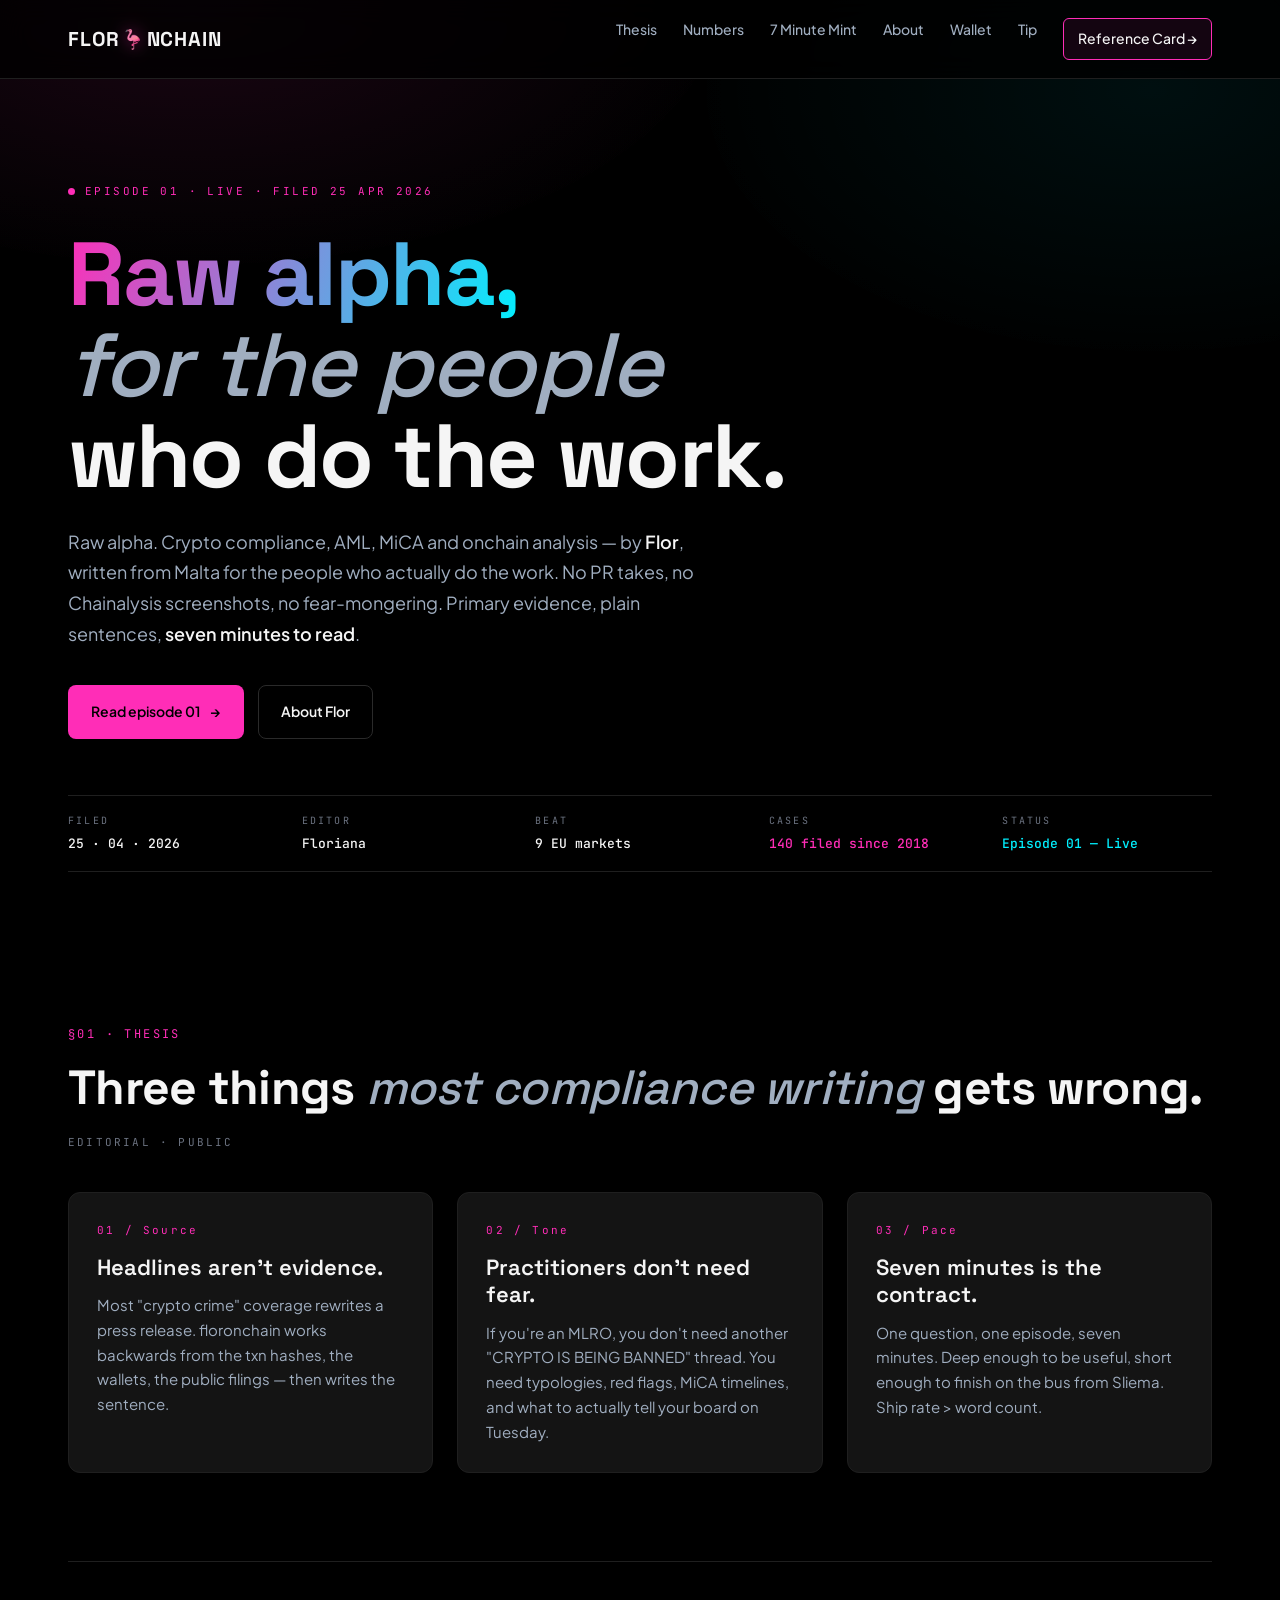
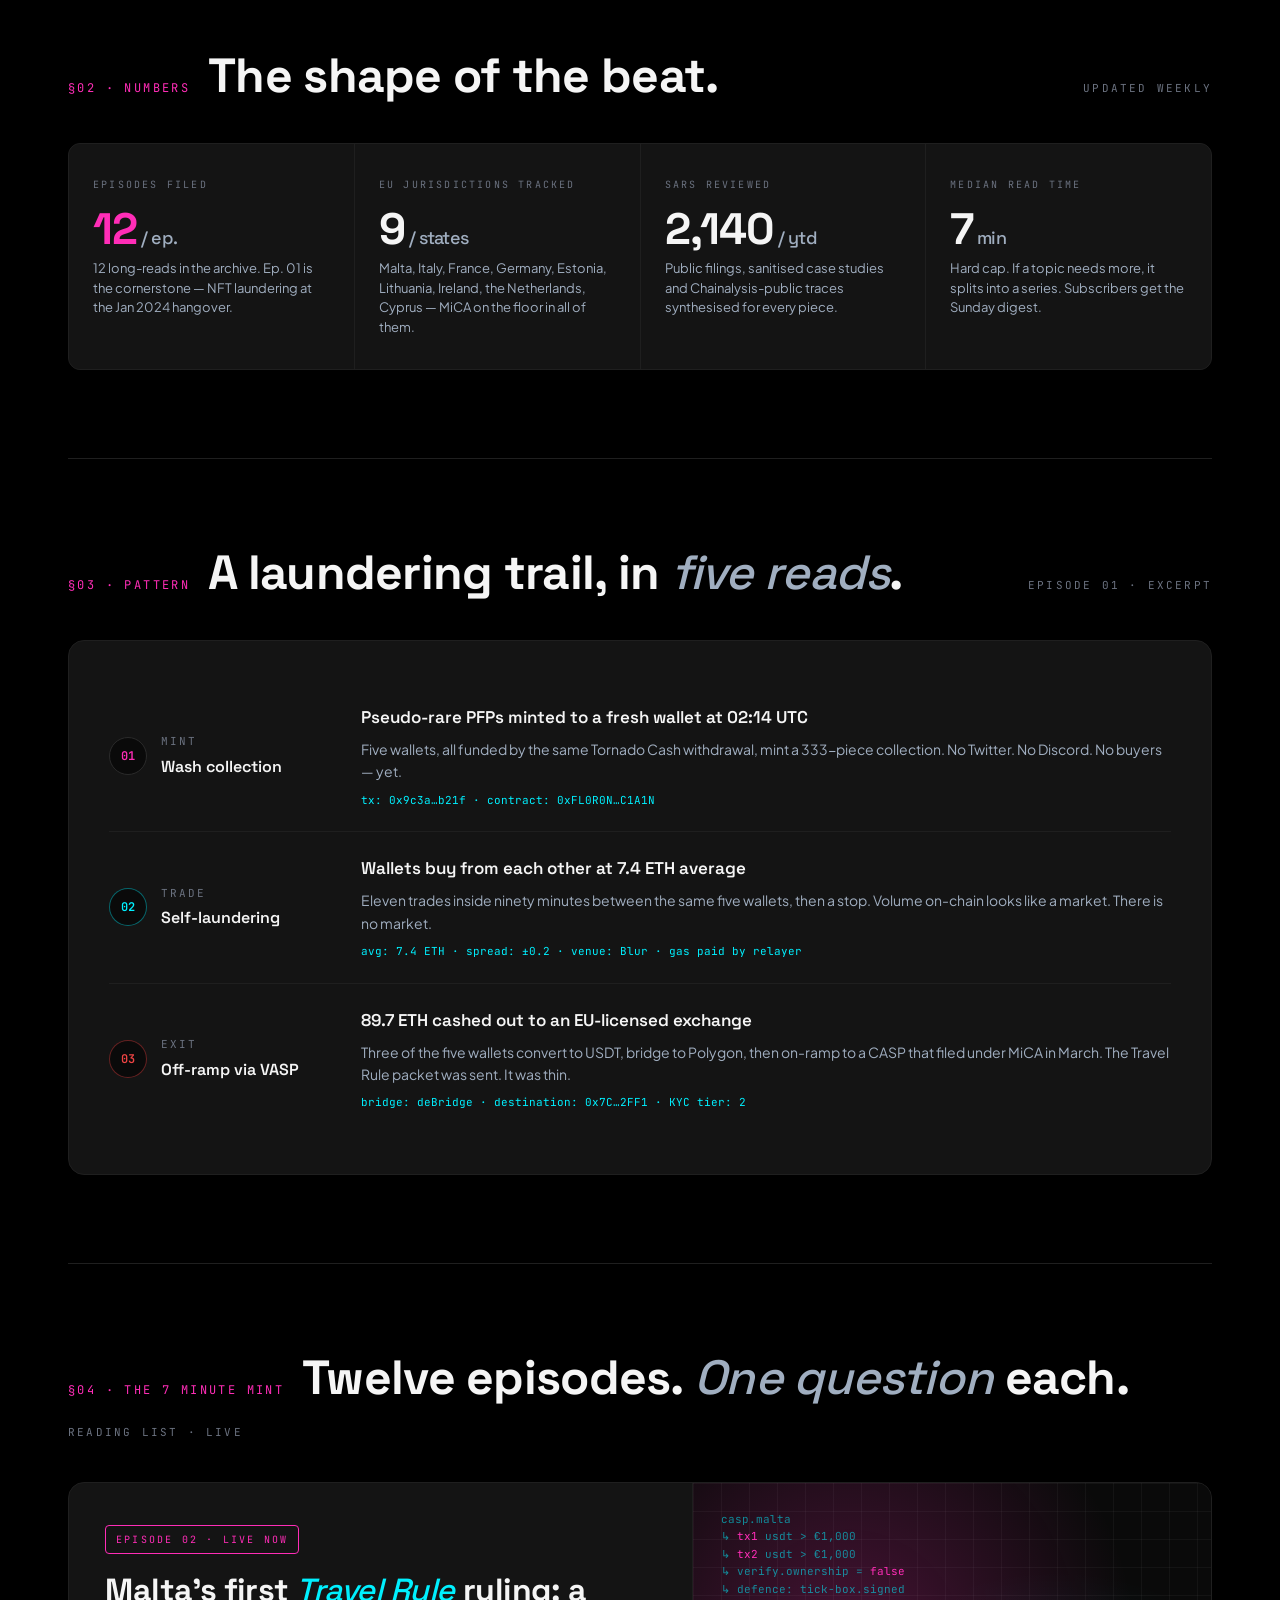
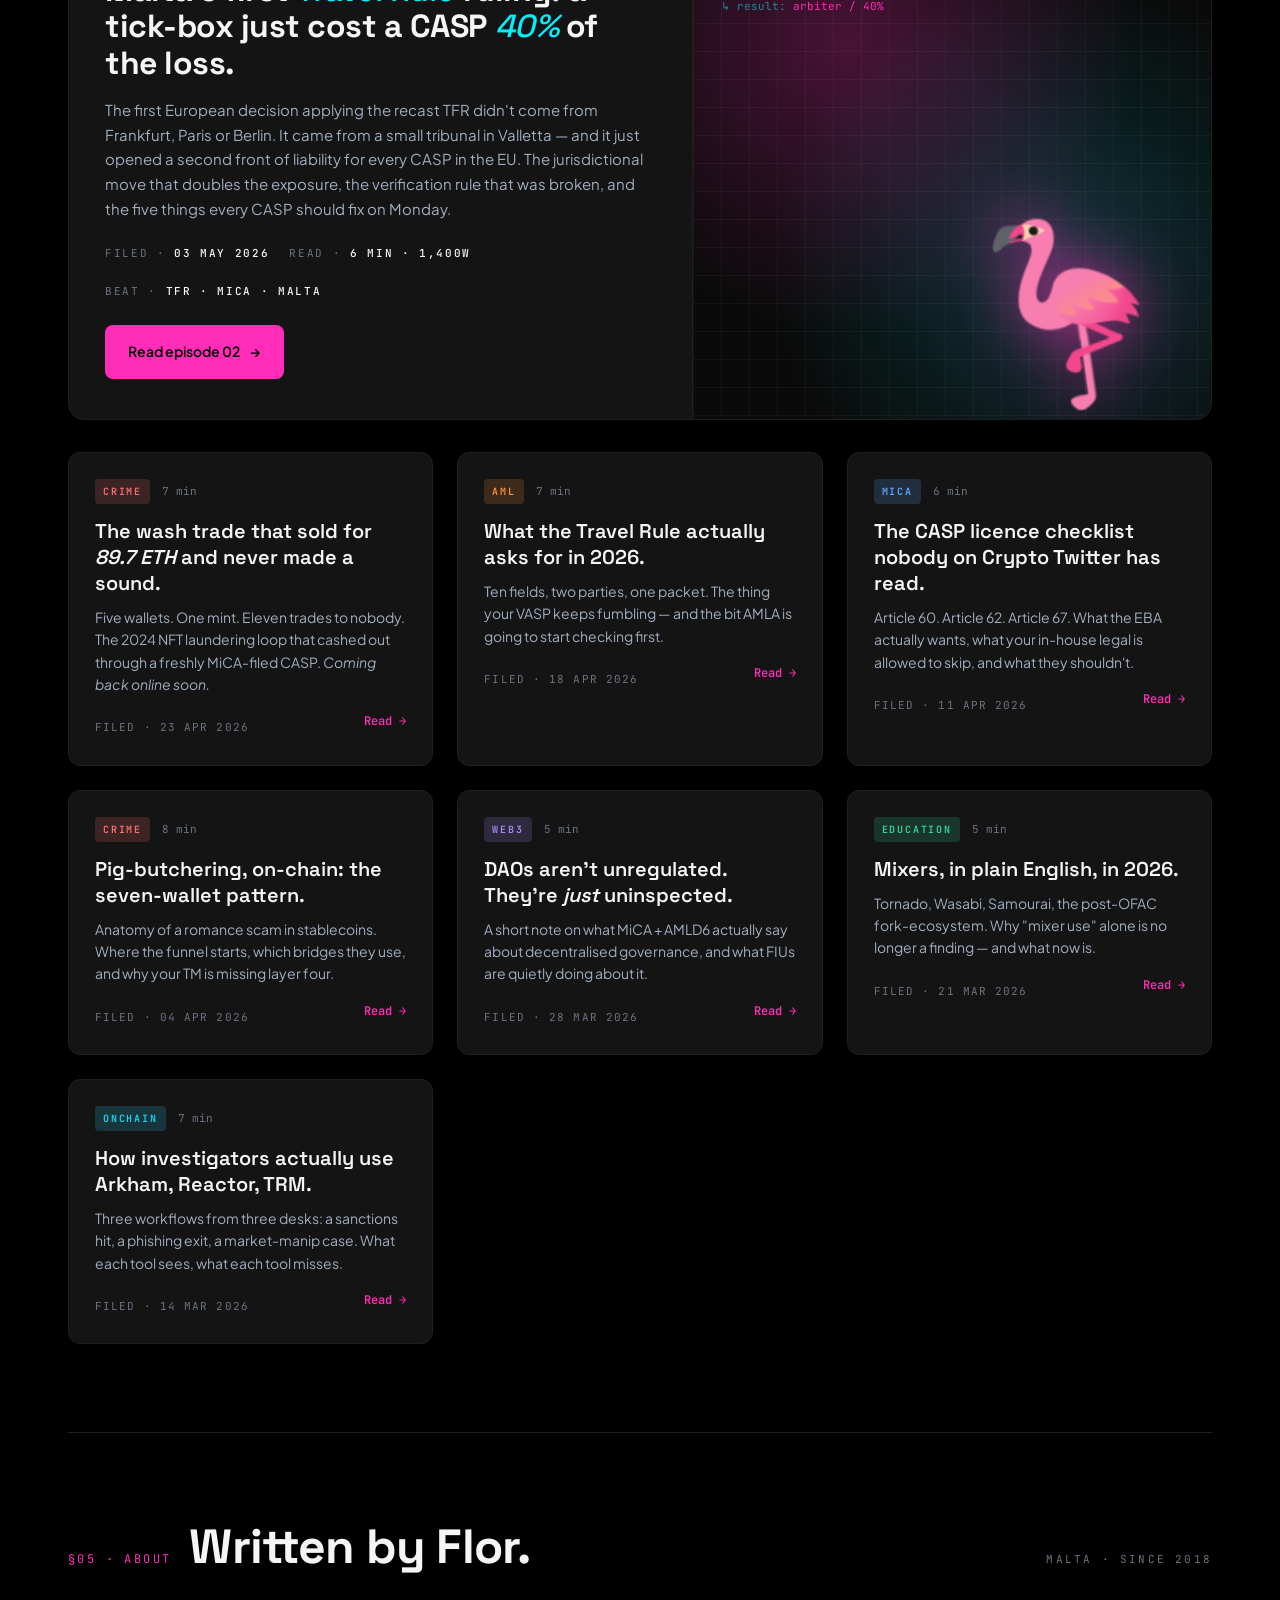
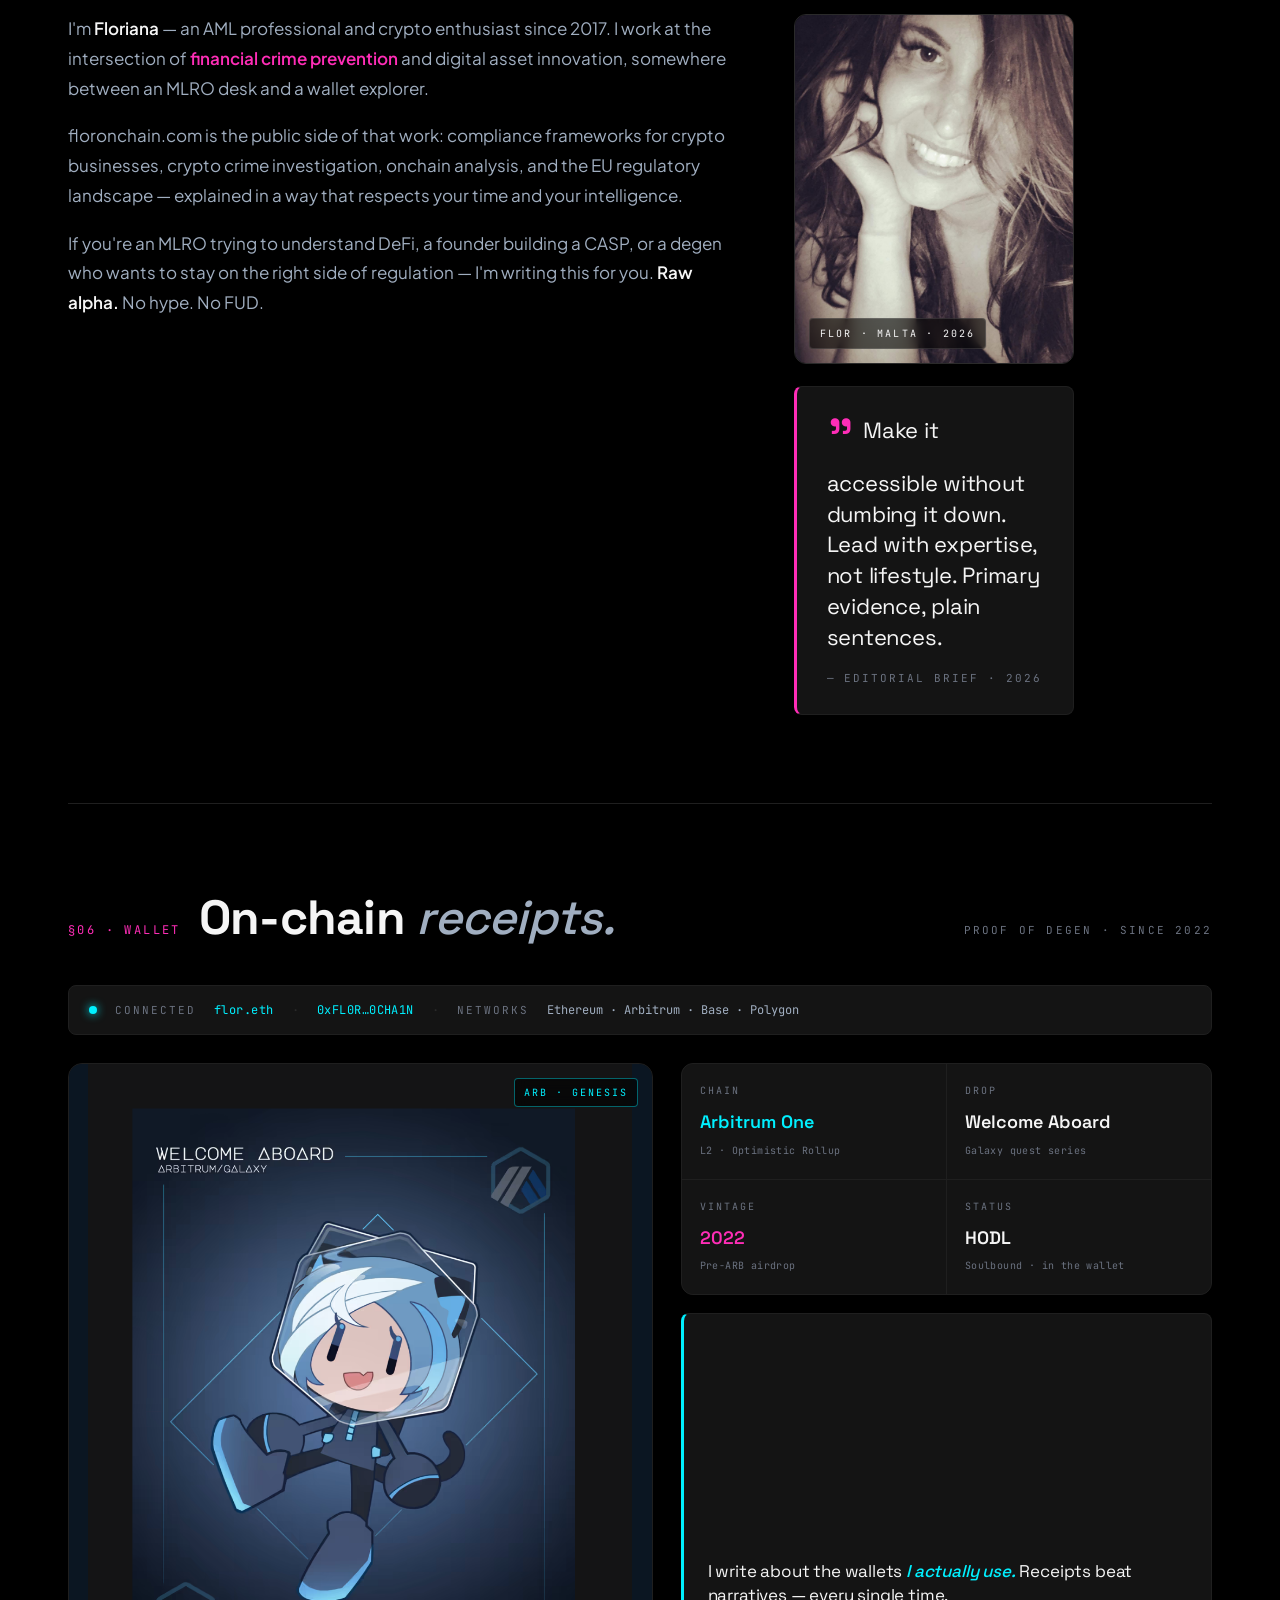
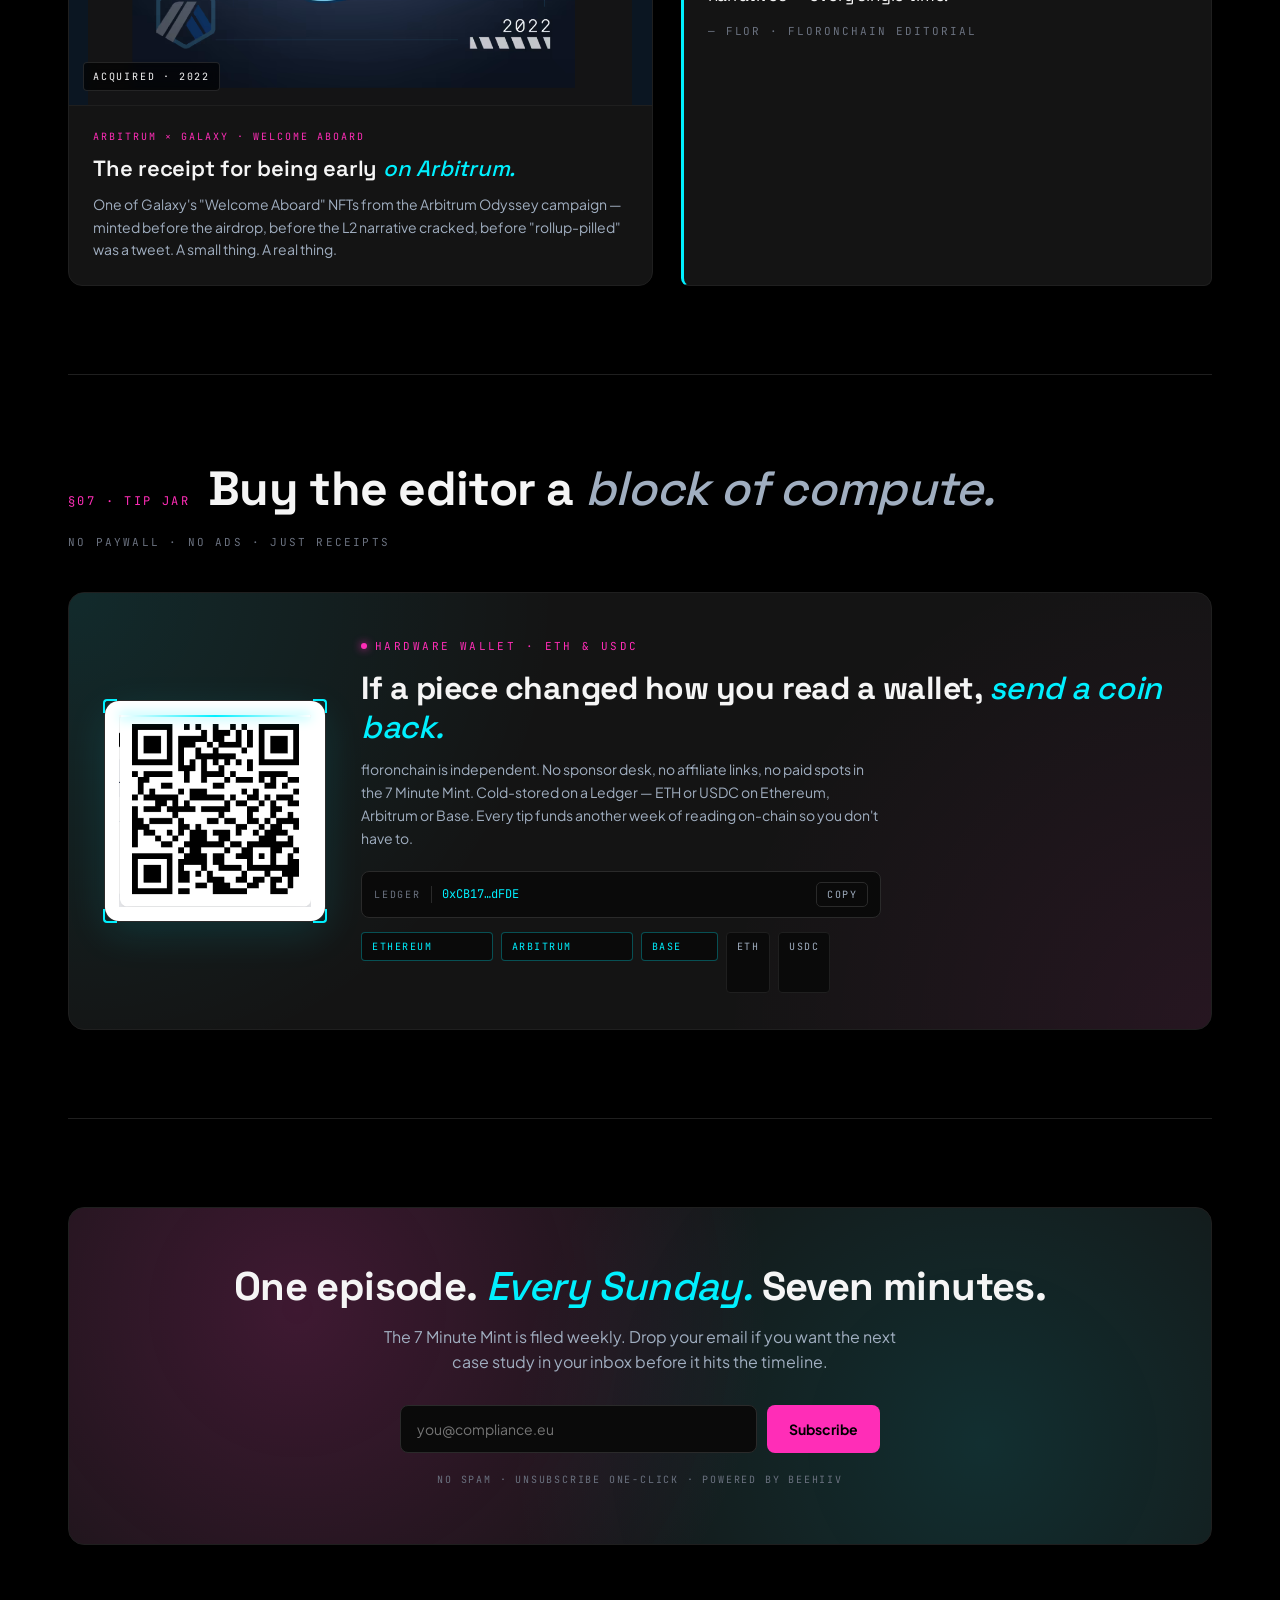
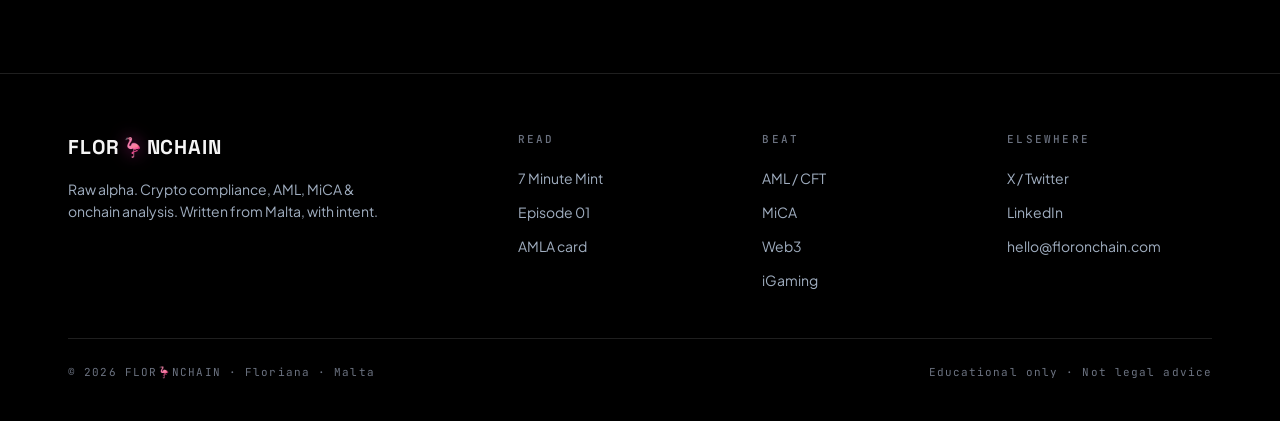
==== commit f71b9668: "Consolidate live floronchain site into repo - index.html: Malta as featured Episode 02, cipher block" ====
--- a/index.html
+++ b/index.html
@@ -1,1435 +1,1608 @@
 <!DOCTYPE html>
 <html lang="en">
 <head>
-    <meta charset="UTF-8">
-    <meta name="viewport" content="width=device-width, initial-scale=1.0">
-    <title>FLOR🦩NCHAIN — Raw alpha.</title>
-    <meta name="description" content="Crypto compliance, AML, MiCA, onchain analysis — by Flor, written from Malta for the people who actually do the work.">
-    <meta name="author" content="Flor">
-
-    <!-- Open Graph -->
-    <meta property="og:title" content="FLOR🦩NCHAIN — Raw alpha.">
-    <meta property="og:description" content="Crypto compliance, AML, MiCA, onchain analysis — by Flor, written from Malta for the people who actually do the work.">
-    <meta property="og:type" content="website">
-    <meta property="og:url" content="https://floronchain.com">
-
-    <!-- Twitter Card -->
-    <meta name="twitter:card" content="summary_large_image">
-    <meta name="twitter:title" content="FLOR🦩NCHAIN">
-    <meta name="twitter:description" content="Raw alpha.">
-    <meta name="theme-color" content="#000000">
-    
-    <!-- Fonts -->
-    <link rel="preconnect" href="https://fonts.googleapis.com">
-    <link rel="preconnect" href="https://fonts.gstatic.com" crossorigin>
-    <link href="https://fonts.googleapis.com/css2?family=Space+Grotesk:wght@500;600;700&family=Plus+Jakarta+Sans:wght@400;500;600&display=swap" rel="stylesheet">
-    
-    <style>
-        :root {
-            --bg-primary: #000000;
-            --bg-secondary: #0a0a0a;
-            --bg-card: #141414;
-            --bg-card-hover: #1f1f1f;
-            --accent: #ff2db7;
-            --accent-dark: #ff006e;
-            --accent-cyan: #00f0ff;
-            --text-primary: #f5f5f5;
-            --text-secondary: #a0aec0;
-            --text-muted: #6b7280;
-            --border: #1f1f1f;
-            --font-heading: 'Space Grotesk', sans-serif;
-            --font-body: 'Plus Jakarta Sans', sans-serif;
-        }
-        
-        * {
-            margin: 0;
-            padding: 0;
-            box-sizing: border-box;
-        }
-        
-        html {
-            scroll-behavior: smooth;
-        }
-        
-        body {
-            font-family: var(--font-body);
-            background: var(--bg-primary);
-            color: var(--text-primary);
-            line-height: 1.7;
-            overflow-x: hidden;
-        }
-        
-        /* Navigation */
-        nav {
-            position: fixed;
-            top: 0;
-            width: 100%;
-            background: rgba(10, 22, 40, 0.95);
-            backdrop-filter: blur(10px);
-            border-bottom: 1px solid var(--border);
-            z-index: 1000;
-            transition: all 0.3s ease;
-        }
-        
-        .nav-container {
-            max-width: 1200px;
-            margin: 0 auto;
-            padding: 1rem 2rem;
-            display: flex;
-            justify-content: space-between;
-            align-items: center;
-        }
-        
-        .logo {
-            font-family: var(--font-heading);
-            font-size: 1.5rem;
-            font-weight: 700;
-            color: var(--text-primary);
-            text-decoration: none;
-            display: inline-flex;
-            align-items: center;
-            letter-spacing: 0.04em;
-            text-transform: uppercase;
-        }
-
-        .logo-o {
-            display: inline-block;
-            font-size: 0.95em;
-            line-height: 1;
-            margin: 0 0.02em;
-            transform: translateY(0.03em);
-            filter: drop-shadow(0 0 6px rgba(255, 45, 183, 0.55));
-            transition: filter 0.3s ease, transform 0.3s ease;
-        }
-
-        .logo:hover .logo-o {
-            filter: drop-shadow(0 0 10px rgba(255, 45, 183, 0.9)) drop-shadow(0 0 16px rgba(0, 240, 255, 0.35));
-            transform: translateY(0.03em) rotate(-4deg);
-        }
-
-        /* Hero h1 flamingo treatment */
-        .hero h1 .logo-o {
-            font-size: 0.85em;
-            filter: drop-shadow(0 0 14px rgba(255, 45, 183, 0.6));
-        }
-        
-        .nav-links {
-            display: flex;
-            gap: 2rem;
-            list-style: none;
-        }
-        
-        .nav-links a {
-            color: var(--text-secondary);
-            text-decoration: none;
-            font-weight: 500;
-            transition: color 0.3s ease;
-            cursor: pointer;
-        }
-        
-        .nav-links a:hover,
-        .nav-links a.active {
-            color: var(--accent);
-        }
-        
-        .hamburger {
-            display: none;
-            flex-direction: column;
-            gap: 4px;
-            cursor: pointer;
-            padding: 0.5rem;
-        }
-        
-        .hamburger span {
-            width: 25px;
-            height: 3px;
-            background: var(--accent);
-            border-radius: 2px;
-            transition: all 0.3s ease;
-        }
-        
-        /* Container */
-        .container {
-            max-width: 1200px;
-            margin: 0 auto;
-            padding: 6rem 2rem 4rem;
-        }
-        
-        .section {
-            display: none;
-            animation: fadeIn 0.5s ease;
-        }
-        
-        .section.active {
-            display: block;
-        }
-        
-        @keyframes fadeIn {
-            from {
-                opacity: 0;
-                transform: translateY(20px);
-            }
-            to {
-                opacity: 1;
-                transform: translateY(0);
-            }
-        }
-        
-        /* Hero */
-        .hero {
-            text-align: center;
-            padding: 4rem 0;
-            margin-bottom: 4rem;
-        }
-        
-        .hero h1 {
-            font-family: var(--font-heading);
-            font-size: 4rem;
-            font-weight: 700;
-            margin-bottom: 1rem;
-            background: linear-gradient(135deg, var(--accent) 0%, var(--accent-cyan) 100%);
-            -webkit-background-clip: text;
-            -webkit-text-fill-color: transparent;
-            background-clip: text;
-        }
-        
-        .hero .tagline {
-            font-size: 1.5rem;
-            color: var(--text-secondary);
-            margin-bottom: 1.5rem;
-            font-weight: 500;
-        }
-        
-        .hero .intro {
-            font-size: 1.1rem;
-            color: var(--text-muted);
-            max-width: 700px;
-            margin: 0 auto;
-            line-height: 1.8;
-        }
-        
-        /* Typography */
-        h2 {
-            font-family: var(--font-heading);
-            font-size: 2.5rem;
-            font-weight: 700;
-            margin-bottom: 2rem;
-            color: var(--text-primary);
-        }
-        
-        h3 {
-            font-family: var(--font-heading);
-            font-size: 1.8rem;
-            font-weight: 600;
-            margin: 2rem 0 1rem;
-            color: var(--text-primary);
-        }
-        
-        h4 {
-            font-family: var(--font-heading);
-            font-size: 1.3rem;
-            font-weight: 600;
-            margin: 1.5rem 0 0.75rem;
-            color: var(--accent);
-        }
-        
-        p {
-            margin-bottom: 1.25rem;
-            color: var(--text-secondary);
-        }
-        
-        /* Tools / Red Flags Feature Strip */
-        .tools-feature {
-            display: grid;
-            grid-template-columns: repeat(auto-fit, minmax(300px, 1fr));
-            gap: 1.25rem;
-            margin: 0 0 3rem;
-        }
-        .feature-card {
-            display: block;
-            text-decoration: none;
-            background: var(--bg-card);
-            border: 1px solid var(--border);
-            border-left-width: 3px;
-            border-radius: 12px;
-            padding: 1.5rem 1.5rem 1.4rem;
-            transition: all 0.25s ease;
-            color: var(--text-secondary);
-        }
-        .feature-card--red { border-left-color: #ef4444; }
-        .feature-card--cyan { border-left-color: var(--accent-cyan); }
-        .feature-card:hover {
-            transform: translateY(-2px);
-            border-color: var(--accent);
-            border-left-color: var(--accent);
-        }
-        .feature-eyebrow {
-            display: inline-block;
-            font-family: 'JetBrains Mono', monospace;
-            font-size: 0.7rem;
-            color: var(--accent);
-            text-transform: uppercase;
-            letter-spacing: 0.1em;
-            margin-bottom: 0.6rem;
-        }
-        .feature-title {
-            font-size: 1.05rem;
-            color: var(--text-primary);
-            font-weight: 600;
-            margin-bottom: 0.55rem;
-            line-height: 1.3;
-        }
-        .feature-desc {
-            font-size: 0.85rem;
-            color: var(--text-secondary);
-            margin-bottom: 0.85rem;
-            line-height: 1.55;
-        }
-        .feature-cta {
-            font-family: 'JetBrains Mono', monospace;
-            font-size: 0.78rem;
-            color: var(--accent);
-            font-weight: 600;
-        }
-
-        /* Cards Grid */
-        .cards-grid {
-            display: grid;
-            grid-template-columns: repeat(auto-fill, minmax(350px, 1fr));
-            gap: 2rem;
-            margin-bottom: 4rem;
-        }
-        
-        .card {
-            background: var(--bg-card);
-            border: 1px solid var(--border);
-            border-radius: 12px;
-            padding: 2rem;
-            transition: all 0.3s ease;
-            cursor: pointer;
-            position: relative;
-            overflow: hidden;
-        }
-        
-        .card::before {
-            content: '';
-            position: absolute;
-            top: 0;
-            left: 0;
-            width: 100%;
-            height: 4px;
-            background: linear-gradient(90deg, var(--accent) 0%, var(--accent-cyan) 100%);
-            transform: scaleX(0);
-            transition: transform 0.3s ease;
-        }
-        
-        .card:hover {
-            background: var(--bg-card-hover);
-            transform: translateY(-4px);
-            border-color: var(--accent);
-        }
-        
-        .card:hover::before {
-            transform: scaleX(1);
-        }
-        
-        .card-header {
-            display: flex;
-            justify-content: space-between;
-            align-items: center;
-            margin-bottom: 1rem;
-        }
-        
-        .category {
-            display: inline-block;
-            padding: 0.4rem 0.8rem;
-            border-radius: 6px;
-            font-size: 0.8rem;
-            font-weight: 600;
-            text-transform: uppercase;
-            letter-spacing: 0.5px;
-        }
-        
-        .cat-education { background: rgba(52, 211, 153, 0.2); color: #34d399; }
-        .cat-markets { background: rgba(96, 165, 250, 0.2); color: #60a5fa; }
-        .cat-aml { background: rgba(251, 146, 60, 0.2); color: #fb923c; }
-        .cat-crime { background: rgba(248, 113, 113, 0.2); color: #f87171; }
-        .cat-defi { background: rgba(167, 139, 250, 0.2); color: #a78bfa; }
-        .cat-tech { background: rgba(34, 211, 238, 0.2); color: #22d3ee; }
-        
-        .card-meta {
-            display: flex;
-            gap: 1rem;
-            font-size: 0.85rem;
-            color: var(--text-muted);
-        }
-        
-        .card h3 {
-            margin: 0.75rem 0;
-            font-size: 1.5rem;
-            line-height: 1.3;
-        }
-        
-        .card-excerpt {
-            color: var(--text-muted);
-            font-size: 0.95rem;
-            line-height: 1.6;
-        }
-        
-        /* Article View */
-        .article-full {
-            max-width: 800px;
-            margin: 0 auto;
-        }
-        
-        .article-header {
-            margin-bottom: 3rem;
-            padding-bottom: 2rem;
-            border-bottom: 1px solid var(--border);
-        }
-        
-        .article-title {
-            font-size: 3rem;
-            margin-bottom: 1.5rem;
-            line-height: 1.2;
-        }
-        
-        .article-meta {
-            display: flex;
-            gap: 1.5rem;
-            align-items: center;
-            font-size: 0.95rem;
-            color: var(--text-muted);
-        }
-        
-        .article-content {
-            font-size: 1.1rem;
-            line-height: 1.8;
-        }
-        
-        .article-content p {
-            margin-bottom: 1.5rem;
-        }
-        
-        .key-takeaway {
-            background: var(--bg-secondary);
-            border-left: 4px solid var(--accent);
-            padding: 1.5rem;
-            margin: 2rem 0;
-            border-radius: 8px;
-        }
-        
-        .key-takeaway h4 {
-            margin-top: 0;
-            display: flex;
-            align-items: center;
-            gap: 0.5rem;
-        }
-        
-        .back-button {
-            display: inline-flex;
-            align-items: center;
-            gap: 0.5rem;
-            color: var(--accent);
-            text-decoration: none;
-            font-weight: 600;
-            margin-bottom: 2rem;
-            cursor: pointer;
-            transition: gap 0.3s ease;
-        }
-        
-        .back-button:hover {
-            gap: 0.75rem;
-        }
-        
-        /* About Section */
-        .about-content {
-            max-width: 800px;
-            margin: 0 auto;
-        }
-        
-        .about-intro {
-            font-size: 1.3rem;
-            line-height: 1.8;
-            color: var(--text-secondary);
-            margin-bottom: 2rem;
-        }
-        
-        /* Resources Section */
-        .resources-grid {
-            display: grid;
-            gap: 3rem;
-        }
-        
-        .resource-category {
-            background: var(--bg-card);
-            border: 1px solid var(--border);
-            border-radius: 12px;
-            padding: 2rem;
-        }
-        
-        .resource-category h3 {
-            margin-top: 0;
-            display: flex;
-            align-items: center;
-            gap: 0.5rem;
-        }
-        
-        .resource-list {
-            display: grid;
-            gap: 1rem;
-        }
-        
-        .resource-item {
-            display: flex;
-            justify-content: space-between;
-            align-items: center;
-            padding: 1rem;
-            background: var(--bg-secondary);
-            border-radius: 8px;
-            transition: all 0.3s ease;
-        }
-        
-        .resource-item:hover {
-            background: var(--bg-primary);
-            transform: translateX(4px);
-        }
-        
-        .resource-item a {
-            color: var(--accent);
-            text-decoration: none;
-            font-weight: 500;
-            flex: 1;
-        }
-        
-        .resource-item a:hover {
-            color: var(--accent-dark);
-        }
-        
-        .resource-desc {
-            color: var(--text-muted);
-            font-size: 0.9rem;
-            flex: 2;
-            padding-left: 1rem;
-        }
-        
-        /* Filter */
-        .filter-buttons {
-            display: flex;
-            gap: 1rem;
-            margin-bottom: 3rem;
-            flex-wrap: wrap;
-        }
-        
-        .filter-btn {
-            padding: 0.6rem 1.2rem;
-            border: 1px solid var(--border);
-            background: var(--bg-card);
-            color: var(--text-secondary);
-            border-radius: 8px;
-            cursor: pointer;
-            font-weight: 500;
-            transition: all 0.3s ease;
-        }
-        
-        .filter-btn:hover,
-        .filter-btn.active {
-            background: var(--accent);
-            color: var(--bg-primary);
-            border-color: var(--accent);
-        }
-        
-        /* Footer */
-        footer {
-            margin-top: 6rem;
-            padding: 3rem 2rem;
-            border-top: 1px solid var(--border);
-            text-align: center;
-        }
-        
-        .footer-content {
-            max-width: 1200px;
-            margin: 0 auto;
-        }
-        
-        .footer-links {
-            display: flex;
-            justify-content: center;
-            gap: 2rem;
-            margin-bottom: 1.5rem;
-        }
-        
-        .footer-links a {
-            color: var(--text-muted);
-            text-decoration: none;
-            transition: color 0.3s ease;
-        }
-        
-        .footer-links a:hover {
-            color: var(--accent);
-        }
-        
-        .copyright {
-            color: var(--text-muted);
-            font-size: 0.9rem;
-        }
-        
-        /* Responsive */
-        @media (max-width: 768px) {
-            .hamburger {
-                display: flex;
-            }
-            
-            .nav-links {
-                position: fixed;
-                top: 70px;
-                right: -100%;
-                width: 100%;
-                height: calc(100vh - 70px);
-                background: rgba(10, 22, 40, 0.98);
-                flex-direction: column;
-                padding: 2rem;
-                gap: 1rem;
-                transition: right 0.3s ease;
-            }
-            
-            .nav-links.active {
-                right: 0;
-            }
-            
-            .hero h1 {
-                font-size: 2.5rem;
-            }
-            
-            .hero .tagline {
-                font-size: 1.2rem;
-            }
-            
-            .cards-grid {
-                grid-template-columns: 1fr;
-            }
-            
-            .article-title {
-                font-size: 2rem;
-            }
-            
-            h2 {
-                font-size: 2rem;
-            }
-            
-            .filter-buttons {
-                justify-content: center;
-            }
-        }
-    </style>
+<meta charset="UTF-8">
+<meta name="viewport" content="width=device-width, initial-scale=1.0">
+<title>FLOR🦩NCHAIN — Raw alpha. Crypto compliance from Malta.</title>
+<meta name="description" content="Crypto compliance, AML, MiCA, Travel Rule, on-chain analysis — by Flor, written from Malta for the people who actually do the work.">
+
+<!-- Open Graph -->
+<meta property="og:type" content="website">
+<meta property="og:title" content="FLOR🦩NCHAIN — Raw alpha. Crypto compliance from Malta.">
+<meta property="og:description" content="Crypto compliance, AML, MiCA, Travel Rule, on-chain analysis — written from Malta for the people who actually do the work.">
+<meta property="og:image" content="https://floronchain.com/assets/social-card.png">
+<meta property="og:image:width" content="1200">
+<meta property="og:image:height" content="630">
+<meta property="og:image:alt" content="FLOR🦩NCHAIN — A tick-box just cost a Maltese CASP 40% of the loss. Set against the Valletta skyline.">
+<meta property="og:url" content="https://floronchain.com">
+<meta property="og:site_name" content="FLOR🦩NCHAIN">
+
+<!-- Twitter Card -->
+<meta name="twitter:card" content="summary_large_image">
+<meta name="twitter:title" content="FLOR🦩NCHAIN — Raw alpha. Crypto compliance from Malta.">
+<meta name="twitter:description" content="Crypto compliance, AML, MiCA, Travel Rule, on-chain analysis — written from Malta for the people who actually do the work.">
+<meta name="twitter:image" content="https://floronchain.com/assets/social-card.png">
+<meta name="twitter:image:alt" content="A tick-box just cost a Maltese CASP 40% of the loss — Malta · Travel Rule · Recast TFR">
+
+<link rel="preconnect" href="https://fonts.googleapis.com">
+<link rel="preconnect" href="https://fonts.gstatic.com" crossorigin>
+<link href="https://fonts.googleapis.com/css2?family=Space+Grotesk:wght@500;600;700&family=Plus+Jakarta+Sans:wght@400;500;600;700&family=JetBrains+Mono:wght@400;500;600&display=swap" rel="stylesheet">
+
+<style>
+  :root {
+    --bg-0:        #000000;
+    --bg-1:        #0a0a0a;
+    --bg-card:     #141414;
+    --bg-card-hi:  #1a1a1a;
+    --line:        #1f1f1f;
+    --line-hi:     #2a2a2a;
+    --text:        #f5f5f5;
+    --text-2:      #a0aec0;
+    --muted:       #6b7280;
+    --pink:        #ff2db7;
+    --pink-deep:   #ff006e;
+    --cyan:        #00f0ff;
+    --red:         #ef4444;
+    --amber:       #fb923c;
+    --green:       #34d399;
+    --violet:      #a78bfa;
+
+    --ff-head: 'Space Grotesk', system-ui, sans-serif;
+    --ff-body: 'Plus Jakarta Sans', system-ui, sans-serif;
+    --ff-mono: 'JetBrains Mono', ui-monospace, monospace;
+  }
+
+  * { margin: 0; padding: 0; box-sizing: border-box; }
+  html { scroll-behavior: smooth; }
+  body {
+    font-family: var(--ff-body);
+    background: var(--bg-0);
+    color: var(--text);
+    line-height: 1.7;
+    overflow-x: hidden;
+    -webkit-font-smoothing: antialiased;
+  }
+  a { color: inherit; text-decoration: none; }
+
+  /* Grain + ambient glow */
+  body::before {
+    content: '';
+    position: fixed; inset: 0;
+    background-image:
+      radial-gradient(ellipse 70% 50% at 15% 0%,  rgba(255,45,183,0.10), transparent 60%),
+      radial-gradient(ellipse 60% 50% at 90% 10%, rgba(0,240,255,0.06),  transparent 60%);
+    pointer-events: none;
+    z-index: 0;
+  }
+  body::after {
+    content: '';
+    position: fixed; inset: 0;
+    background-image: url("data:image/svg+xml;utf8,<svg xmlns='http://www.w3.org/2000/svg' width='160' height='160'><filter id='n'><feTurbulence type='fractalNoise' baseFrequency='0.85' numOctaves='2' stitchTiles='stitch'/><feColorMatrix values='0 0 0 0 1  0 0 0 0 1  0 0 0 0 1  0 0 0 0.04 0'/></filter><rect width='100%' height='100%' filter='url(%23n)'/></svg>");
+    opacity: 0.6;
+    mix-blend-mode: overlay;
+    pointer-events: none;
+    z-index: 1;
+  }
+
+  /* ─── Wrap ─── */
+  .wrap { position: relative; z-index: 2; max-width: 1200px; margin: 0 auto; padding: 0 28px; }
+
+  /* ─── NAV ─── */
+  .nav {
+    position: sticky; top: 0; z-index: 50;
+    background: rgba(0,0,0,0.78);
+    backdrop-filter: blur(14px);
+    -webkit-backdrop-filter: blur(14px);
+    border-bottom: 1px solid var(--line);
+  }
+  .nav-inner {
+    max-width: 1200px; margin: 0 auto;
+    padding: 18px 28px;
+    display: flex; align-items: center; gap: 28px;
+  }
+  .logo {
+    font-family: var(--ff-head);
+    font-weight: 700; font-size: 20px;
+    letter-spacing: 0.04em;
+    text-transform: uppercase;
+    display: inline-flex; align-items: center;
+    color: var(--text);
+  }
+  .logo .o {
+    display: inline-block;
+    font-size: 0.95em; line-height: 1;
+    margin: 0 0.04em;
+    transform: translateY(0.04em);
+    filter: drop-shadow(0 0 8px rgba(255,45,183,0.6));
+    transition: filter 0.25s, transform 0.25s;
+  }
+  .logo:hover .o {
+    filter: drop-shadow(0 0 14px rgba(255,45,183,0.95)) drop-shadow(0 0 22px rgba(0,240,255,0.35));
+    transform: translateY(0.04em) rotate(-6deg);
+  }
+  .nav-links {
+    display: flex; gap: 26px;
+    margin-left: auto;
+    font-size: 14px;
+    font-weight: 500;
+  }
+  .nav-links a {
+    color: var(--text-2);
+    transition: color 0.2s;
+    position: relative;
+  }
+  .nav-links a:hover { color: var(--pink); }
+  .nav-links a.cta {
+    color: var(--text);
+    padding: 8px 14px;
+    border: 1px solid var(--pink);
+    border-radius: 6px;
+    background: rgba(255,45,183,0.08);
+  }
+  .nav-links a.cta:hover {
+    background: var(--pink);
+    color: var(--bg-0);
+  }
+
+  /* ─── HERO ─── */
+  .hero { padding: 96px 0 64px; position: relative; }
+  .hero-tag {
+    font-family: var(--ff-mono);
+    font-size: 11px; letter-spacing: 0.22em; text-transform: uppercase;
+    color: var(--pink);
+    display: inline-flex; align-items: center; gap: 10px;
+    margin-bottom: 28px;
+  }
+  .hero-tag .pulse {
+    width: 7px; height: 7px; border-radius: 50%;
+    background: var(--pink);
+    box-shadow: 0 0 0 0 rgba(255,45,183,0.7);
+    animation: pulse 1.8s infinite;
+  }
+  @keyframes pulse {
+    0% { box-shadow: 0 0 0 0 rgba(255,45,183,0.7); }
+    70% { box-shadow: 0 0 0 10px rgba(255,45,183,0); }
+    100% { box-shadow: 0 0 0 0 rgba(255,45,183,0); }
+  }
+
+  h1.hero-title {
+    font-family: var(--ff-head);
+    font-weight: 700;
+    font-size: clamp(44px, 7vw, 92px);
+    line-height: 1.02;
+    letter-spacing: -0.02em;
+    margin-bottom: 24px;
+    text-wrap: balance;
+  }
+  h1.hero-title .grad {
+    background: linear-gradient(110deg, var(--pink) 0%, var(--cyan) 100%);
+    -webkit-background-clip: text;
+    background-clip: text;
+    -webkit-text-fill-color: transparent;
+  }
+  h1.hero-title em {
+    font-style: italic;
+    font-weight: 500;
+    color: var(--text-2);
+  }
+
+  .hero-deck {
+    font-size: 18px;
+    color: var(--text-2);
+    max-width: 640px;
+    margin-bottom: 36px;
+    line-height: 1.7;
+  }
+  .hero-deck b { color: var(--text); font-weight: 600; }
+
+  .hero-actions {
+    display: flex; gap: 14px; flex-wrap: wrap;
+    margin-bottom: 56px;
+  }
+  .btn {
+    font-family: var(--ff-body);
+    font-weight: 600; font-size: 14px;
+    padding: 14px 22px;
+    border-radius: 8px;
+    cursor: pointer;
+    border: 1px solid transparent;
+    transition: all 0.2s;
+    display: inline-flex; align-items: center; gap: 10px;
+  }
+  .btn-pink {
+    background: var(--pink); color: var(--bg-0);
+    box-shadow: 0 0 0 0 rgba(255,45,183,0.3);
+  }
+  .btn-pink:hover {
+    background: var(--pink-deep);
+    box-shadow: 0 8px 24px -8px rgba(255,45,183,0.6);
+    transform: translateY(-1px);
+  }
+  .btn-ghost {
+    background: transparent; color: var(--text);
+    border-color: var(--line-hi);
+  }
+  .btn-ghost:hover {
+    border-color: var(--cyan);
+    color: var(--cyan);
+  }
+
+  /* Filing strip — small editorial nod, in our palette */
+  .filing-strip {
+    border-top: 1px solid var(--line);
+    border-bottom: 1px solid var(--line);
+    padding: 16px 0;
+    display: grid;
+    grid-template-columns: repeat(5, 1fr);
+    gap: 24px;
+    font-family: var(--ff-mono);
+  }
+  .filing-strip .cell .k {
+    font-size: 10px; letter-spacing: 0.22em; text-transform: uppercase;
+    color: var(--muted);
+  }
+  .filing-strip .cell .v {
+    font-size: 13px; color: var(--text);
+    margin-top: 4px;
+    font-weight: 500;
+  }
+  .filing-strip .cell .v.pink { color: var(--pink); }
+  .filing-strip .cell .v.cyan { color: var(--cyan); }
+  @media (max-width: 720px) {
+    .filing-strip { grid-template-columns: repeat(2, 1fr); }
+  }
+
+  /* ─── SECTIONS ─── */
+  .section { padding: 88px 0; position: relative; }
+  .section + .section { border-top: 1px solid var(--line); }
+
+  .sec-head {
+    display: flex; align-items: baseline; gap: 18px;
+    margin-bottom: 40px;
+    flex-wrap: wrap;
+  }
+  .sec-num {
+    font-family: var(--ff-mono);
+    font-size: 12px; letter-spacing: 0.2em; text-transform: uppercase;
+    color: var(--pink);
+  }
+  h2.sec-title {
+    font-family: var(--ff-head);
+    font-weight: 700;
+    font-size: clamp(32px, 4vw, 48px);
+    line-height: 1.1;
+    letter-spacing: -0.015em;
+    color: var(--text);
+    flex: 1 1 auto;
+  }
+  h2.sec-title em { font-style: italic; font-weight: 500; color: var(--text-2); }
+  .sec-meta {
+    font-family: var(--ff-mono);
+    font-size: 11px; letter-spacing: 0.2em; text-transform: uppercase;
+    color: var(--muted);
+  }
+
+  /* ─── THESIS ─── */
+  .thesis-grid {
+    display: grid;
+    grid-template-columns: repeat(3, 1fr);
+    gap: 24px;
+  }
+  .thesis-card {
+    background: var(--bg-card);
+    border: 1px solid var(--line);
+    border-radius: 12px;
+    padding: 28px;
+    transition: all 0.25s;
+    position: relative;
+    overflow: hidden;
+  }
+  .thesis-card::before {
+    content: '';
+    position: absolute; top: 0; left: 0;
+    width: 100%; height: 3px;
+    background: linear-gradient(90deg, var(--pink), var(--cyan));
+    transform: scaleX(0); transform-origin: left;
+    transition: transform 0.3s;
+  }
+  .thesis-card:hover {
+    background: var(--bg-card-hi);
+    border-color: var(--line-hi);
+    transform: translateY(-3px);
+  }
+  .thesis-card:hover::before { transform: scaleX(1); }
+
+  .thesis-card .num {
+    font-family: var(--ff-mono);
+    font-size: 11px; letter-spacing: 0.2em;
+    color: var(--pink);
+    margin-bottom: 14px;
+  }
+  .thesis-card h3 {
+    font-family: var(--ff-head);
+    font-weight: 600;
+    font-size: 22px;
+    line-height: 1.25;
+    margin-bottom: 12px;
+    color: var(--text);
+  }
+  .thesis-card p {
+    font-size: 15px;
+    color: var(--text-2);
+    line-height: 1.65;
+  }
+  @media (max-width: 820px) { .thesis-grid { grid-template-columns: 1fr; } }
+
+  /* ─── NUMBERS ─── */
+  .numbers-grid {
+    display: grid;
+    grid-template-columns: repeat(4, 1fr);
+    gap: 1px;
+    background: var(--line);
+    border: 1px solid var(--line);
+    border-radius: 12px;
+    overflow: hidden;
+  }
+  .stat {
+    background: var(--bg-card);
+    padding: 32px 24px;
+    transition: background 0.2s;
+  }
+  .stat:hover { background: var(--bg-card-hi); }
+  .stat .k {
+    font-family: var(--ff-mono);
+    font-size: 10px; letter-spacing: 0.22em; text-transform: uppercase;
+    color: var(--muted);
+    margin-bottom: 14px;
+  }
+  .stat .big {
+    font-family: var(--ff-head);
+    font-weight: 700;
+    font-size: 44px;
+    line-height: 1;
+    color: var(--text);
+    letter-spacing: -0.02em;
+    margin-bottom: 8px;
+  }
+  .stat .big .unit {
+    font-size: 18px;
+    color: var(--text-2);
+    font-weight: 500;
+    margin-left: 4px;
+  }
+  .stat .big.pink { color: var(--pink); }
+  .stat .sub {
+    font-size: 13px;
+    color: var(--text-2);
+    line-height: 1.5;
+  }
+  @media (max-width: 820px) { .numbers-grid { grid-template-columns: repeat(2, 1fr); } }
+
+  /* ─── PATTERN (chain visual) ─── */
+  .pattern-wrap {
+    background: var(--bg-card);
+    border: 1px solid var(--line);
+    border-radius: 16px;
+    padding: 40px;
+    overflow: hidden;
+  }
+  .pattern-row {
+    display: grid;
+    grid-template-columns: 220px 1fr;
+    gap: 32px;
+    align-items: center;
+    padding: 22px 0;
+    border-top: 1px solid var(--line);
+  }
+  .pattern-row:first-of-type { border-top: 0; }
+
+  .pattern-step {
+    display: flex; align-items: center; gap: 14px;
+  }
+  .pattern-step .dot {
+    width: 38px; height: 38px;
+    border-radius: 50%;
+    background: var(--bg-1);
+    border: 1px solid var(--line-hi);
+    display: flex; align-items: center; justify-content: center;
+    font-family: var(--ff-mono);
+    font-size: 12px; font-weight: 600;
+    color: var(--pink);
+    flex-shrink: 0;
+  }
+  .pattern-step .dot.cyan { color: var(--cyan); border-color: rgba(0,240,255,0.4); }
+  .pattern-step .dot.red  { color: var(--red);  border-color: rgba(239,68,68,0.4); }
+  .pattern-step .label {
+    font-family: var(--ff-mono);
+    font-size: 11px; letter-spacing: 0.18em; text-transform: uppercase;
+    color: var(--muted);
+  }
+  .pattern-step .name {
+    font-family: var(--ff-head);
+    font-size: 16px; font-weight: 600;
+    color: var(--text);
+    margin-top: 2px;
+  }
+
+  .pattern-detail h4 {
+    font-family: var(--ff-head);
+    font-size: 17px; font-weight: 600;
+    color: var(--text);
+    margin-bottom: 6px;
+  }
+  .pattern-detail p {
+    font-size: 14px;
+    color: var(--text-2);
+    line-height: 1.6;
+  }
+  .pattern-detail .hash {
+    font-family: var(--ff-mono);
+    font-size: 11px;
+    color: var(--cyan);
+    margin-top: 8px;
+    word-break: break-all;
+  }
+  @media (max-width: 720px) {
+    .pattern-row { grid-template-columns: 1fr; gap: 16px; }
+  }
+
+  /* ─── ARCHIVE (article cards) ─── */
+  .archive-grid {
+    display: grid;
+    grid-template-columns: repeat(auto-fill, minmax(340px, 1fr));
+    gap: 24px;
+  }
+  .article {
+    background: var(--bg-card);
+    border: 1px solid var(--line);
+    border-radius: 12px;
+    padding: 26px;
+    transition: all 0.25s;
+    position: relative;
+    cursor: pointer;
+    overflow: hidden;
+  }
+  .article::before {
+    content: '';
+    position: absolute; top: 0; left: 0;
+    width: 100%; height: 3px;
+    background: linear-gradient(90deg, var(--pink), var(--cyan));
+    transform: scaleX(0); transform-origin: left;
+    transition: transform 0.3s;
+  }
+  .article:hover {
+    background: var(--bg-card-hi);
+    border-color: var(--line-hi);
+    transform: translateY(-3px);
+  }
+  .article:hover::before { transform: scaleX(1); }
+
+  .a-meta {
+    display: flex; align-items: center; gap: 12px;
+    margin-bottom: 14px;
+    flex-wrap: wrap;
+  }
+  .cat {
+    font-family: var(--ff-mono);
+    font-size: 10px; letter-spacing: 0.18em; text-transform: uppercase;
+    padding: 4px 8px;
+    border-radius: 4px;
+    font-weight: 600;
+  }
+  .cat.aml      { background: rgba(251,146,60,0.18);  color: var(--amber); }
+  .cat.mica     { background: rgba(96,165,250,0.18);  color: #60a5fa; }
+  .cat.crime    { background: rgba(248,113,113,0.18); color: #f87171; }
+  .cat.education{ background: rgba(52,211,153,0.18);  color: var(--green); }
+  .cat.web3     { background: rgba(167,139,250,0.18); color: var(--violet); }
+  .cat.tech     { background: rgba(34,211,238,0.18);  color: #22d3ee; }
+  .a-meta .read {
+    font-family: var(--ff-mono);
+    font-size: 11px; color: var(--muted);
+  }
+
+  .article h3 {
+    font-family: var(--ff-head);
+    font-weight: 600;
+    font-size: 20px;
+    line-height: 1.3;
+    margin-bottom: 10px;
+    color: var(--text);
+  }
+  .article .ex {
+    font-size: 14px;
+    color: var(--text-2);
+    line-height: 1.6;
+    margin-bottom: 16px;
+  }
+  .article .date {
+    font-family: var(--ff-mono);
+    font-size: 11px; letter-spacing: 0.1em;
+    color: var(--muted);
+  }
+  .article .arrow {
+    color: var(--pink);
+    font-family: var(--ff-mono);
+    font-size: 12px; font-weight: 600;
+    float: right;
+  }
+
+  /* Featured episode */
+  .featured {
+    background: var(--bg-card);
+    border: 1px solid var(--line);
+    border-radius: 16px;
+    overflow: hidden;
+    margin-bottom: 32px;
+    display: grid;
+    grid-template-columns: 1.2fr 1fr;
+    gap: 0;
+  }
+  .featured-body { padding: 40px 36px; }
+  .featured-tag {
+    display: inline-flex; align-items: center; gap: 8px;
+    font-family: var(--ff-mono);
+    font-size: 10px; letter-spacing: 0.22em; text-transform: uppercase;
+    padding: 5px 10px;
+    border: 1px solid var(--pink);
+    color: var(--pink);
+    border-radius: 4px;
+    margin-bottom: 18px;
+  }
+  .featured h3 {
+    font-family: var(--ff-head);
+    font-size: 32px; font-weight: 700;
+    line-height: 1.15;
+    letter-spacing: -0.015em;
+    margin-bottom: 16px;
+    color: var(--text);
+  }
+  .featured h3 em { font-style: italic; font-weight: 500; color: var(--cyan); }
+  .featured p {
+    font-size: 15px;
+    color: var(--text-2);
+    line-height: 1.65;
+    margin-bottom: 22px;
+  }
+  .featured-meta {
+    display: flex; gap: 20px; flex-wrap: wrap;
+    font-family: var(--ff-mono);
+    font-size: 11px; letter-spacing: 0.15em; text-transform: uppercase;
+    color: var(--muted);
+    margin-bottom: 24px;
+  }
+  .featured-meta b { color: var(--text); font-weight: 500; }
+
+  .featured-art {
+    background:
+      radial-gradient(circle at 30% 30%, rgba(255,45,183,0.25), transparent 55%),
+      radial-gradient(circle at 70% 70%, rgba(0,240,255,0.18), transparent 55%),
+      var(--bg-1);
+    position: relative;
+    min-height: 320px;
+    border-left: 1px solid var(--line);
+    overflow: hidden;
+  }
+  .featured-art .grid-bg {
+    position: absolute; inset: 0;
+    background-image:
+      linear-gradient(rgba(255,255,255,0.04) 1px, transparent 1px),
+      linear-gradient(90deg, rgba(255,255,255,0.04) 1px, transparent 1px);
+    background-size: 28px 28px;
+  }
+  .featured-art .flam {
+    position: absolute;
+    font-size: 180px;
+    line-height: 1;
+    bottom: 28px; right: 28px;
+    filter: drop-shadow(0 0 30px rgba(255,45,183,0.6)) drop-shadow(0 0 60px rgba(255,45,183,0.3));
+    transform: rotate(-8deg);
+  }
+  .featured-art .cipher {
+    position: absolute;
+    top: 28px; left: 28px;
+    font-family: var(--ff-mono);
+    font-size: 11px;
+    color: rgba(0,240,255,0.55);
+    line-height: 1.6;
+  }
+  .featured-art .cipher .hl { color: var(--pink); }
+
+  @media (max-width: 900px) {
+    .featured { grid-template-columns: 1fr; }
+    .featured-art { min-height: 240px; border-left: 0; border-top: 1px solid var(--line); }
+    .featured-art .flam { font-size: 120px; }
+  }
+
+  /* ─── ABOUT ─── */
+  .about {
+    display: grid;
+    grid-template-columns: 1.6fr 1fr;
+    gap: 56px;
+    align-items: start;
+  }
+  .about-body p {
+    font-size: 17px;
+    color: var(--text-2);
+    line-height: 1.75;
+    margin-bottom: 18px;
+  }
+  .about-body p b { color: var(--text); font-weight: 600; }
+  .about-body p em { color: var(--pink); font-style: normal; font-weight: 600; }
+  .about-quote {
+    background: var(--bg-card);
+    border: 1px solid var(--line);
+    border-left: 3px solid var(--pink);
+    border-radius: 8px;
+    padding: 28px 30px;
+    font-family: var(--ff-head);
+    font-size: 22px;
+    line-height: 1.4;
+    color: var(--text);
+    letter-spacing: -0.01em;
+  }
+  .about-quote::before {
+    content: '"';
+    font-size: 64px;
+    line-height: 0.8;
+    color: var(--pink);
+    margin-right: 4px;
+    vertical-align: -0.4em;
+  }
+  .about-quote .src {
+    display: block;
+    margin-top: 18px;
+    font-family: var(--ff-mono);
+    font-size: 11px;
+    letter-spacing: 0.18em;
+    text-transform: uppercase;
+    color: var(--muted);
+  }
+  @media (max-width: 820px) { .about { grid-template-columns: 1fr; gap: 32px; } }
+
+  /* Photo frame for Flor */
+  .about-photo { display: flex; flex-direction: column; gap: 22px; max-width: 280px; }
+  .photo-frame {
+    position: relative;
+    aspect-ratio: 4 / 5;
+    border: 1px solid var(--line-hi);
+    border-radius: 12px;
+    overflow: hidden;
+    background:
+      radial-gradient(circle at 30% 30%, rgba(255,45,183,0.18), transparent 60%),
+      radial-gradient(circle at 70% 70%, rgba(0,240,255,0.10), transparent 60%),
+      var(--bg-1);
+  }
+  .photo-frame img {
+    width: 100%; height: 100%;
+    object-fit: cover;
+    display: block;
+  }
+  .photo-placeholder {
+    position: absolute; inset: 0;
+    display: none;
+    flex-direction: column;
+    align-items: center; justify-content: center;
+    gap: 10px;
+    text-align: center;
+    padding: 24px;
+  }
+  .photo-placeholder .ph-emoji {
+    font-size: 64px;
+    filter: drop-shadow(0 0 24px rgba(255,45,183,0.55));
+    margin-bottom: 8px;
+  }
+  .photo-placeholder .ph-label {
+    font-family: var(--ff-head);
+    font-size: 18px;
+    color: var(--text);
+    font-weight: 600;
+  }
+  .photo-placeholder .ph-hint {
+    font-family: var(--ff-mono);
+    font-size: 11px; letter-spacing: 0.1em;
+    color: var(--muted);
+    line-height: 1.6;
+  }
+  .photo-placeholder .ph-hint code {
+    color: var(--cyan);
+    background: rgba(0,240,255,0.08);
+    padding: 1px 6px;
+    border-radius: 3px;
+  }
+  .photo-stamp {
+    position: absolute;
+    bottom: 14px; left: 14px;
+    font-family: var(--ff-mono);
+    font-size: 10px; letter-spacing: 0.22em;
+    color: var(--text);
+    background: rgba(0,0,0,0.6);
+    backdrop-filter: blur(6px);
+    padding: 6px 10px;
+    border: 1px solid rgba(255,255,255,0.12);
+    border-radius: 4px;
+    text-transform: uppercase;
+  }
+
+  /* ─── WALLET (on-chain receipts) ─── */
+  .wallet-bar {
+    display: flex; align-items: center; gap: 18px;
+    padding: 14px 20px;
+    background: var(--bg-card);
+    border: 1px solid var(--line);
+    border-radius: 8px;
+    margin-bottom: 28px;
+    font-family: var(--ff-mono);
+    font-size: 12px;
+    color: var(--text-2);
+    flex-wrap: wrap;
+  }
+  .wallet-bar .live-dot {
+    width: 8px; height: 8px; border-radius: 50%;
+    background: var(--cyan);
+    box-shadow: 0 0 10px var(--cyan);
+    animation: pulse-cyan 1.6s infinite;
+  }
+  @keyframes pulse-cyan {
+    0%,100% { opacity: 1; }
+    50% { opacity: 0.4; }
+  }
+  .wallet-bar .addr {
+    color: var(--cyan);
+    letter-spacing: 0.04em;
+  }
+  .wallet-bar .sep { color: var(--line-hi); }
+  .wallet-bar .label { color: var(--muted); letter-spacing: 0.18em; text-transform: uppercase; font-size: 11px; }
+
+  .wallet-grid {
+    display: grid;
+    grid-template-columns: 1.1fr 1fr;
+    gap: 28px;
+    align-items: stretch;
+  }
+  @media (max-width: 820px) { .wallet-grid { grid-template-columns: 1fr; } }
+
+  .nft-card {
+    background: var(--bg-card);
+    border: 1px solid var(--line);
+    border-radius: 14px;
+    overflow: hidden;
+    display: flex; flex-direction: column;
+    transition: all 0.25s;
+    position: relative;
+  }
+  .nft-card:hover {
+    border-color: var(--line-hi);
+    transform: translateY(-2px);
+  }
+  .nft-img-wrap {
+    position: relative;
+    aspect-ratio: 1 / 1.1;
+    background: #0b1622;
+    overflow: hidden;
+  }
+  .nft-img-wrap img {
+    width: 100%; height: 100%;
+    object-fit: contain;
+    display: block;
+  }
+  .nft-img-wrap .nft-stamp {
+    position: absolute;
+    top: 14px; right: 14px;
+    font-family: var(--ff-mono);
+    font-size: 10px; letter-spacing: 0.2em;
+    color: var(--cyan);
+    background: rgba(0,0,0,0.6);
+    backdrop-filter: blur(6px);
+    padding: 5px 9px;
+    border: 1px solid rgba(0,240,255,0.4);
+    border-radius: 4px;
+    text-transform: uppercase;
+  }
+  .nft-img-wrap .acquired {
+    position: absolute;
+    bottom: 14px; left: 14px;
+    font-family: var(--ff-mono);
+    font-size: 10px; letter-spacing: 0.18em;
+    color: var(--text);
+    background: rgba(0,0,0,0.65);
+    backdrop-filter: blur(6px);
+    padding: 5px 9px;
+    border: 1px solid rgba(255,255,255,0.12);
+    border-radius: 4px;
+    text-transform: uppercase;
+  }
+  .nft-meta {
+    padding: 22px 24px 24px;
+    border-top: 1px solid var(--line);
+  }
+  .nft-meta .eyebrow {
+    font-family: var(--ff-mono);
+    font-size: 10px; letter-spacing: 0.2em; text-transform: uppercase;
+    color: var(--pink);
+    margin-bottom: 10px;
+  }
+  .nft-meta h3 {
+    font-family: var(--ff-head);
+    font-weight: 600;
+    font-size: 22px;
+    line-height: 1.2;
+    color: var(--text);
+    margin-bottom: 12px;
+    letter-spacing: -0.01em;
+  }
+  .nft-meta h3 em { font-style: italic; font-weight: 500; color: var(--cyan); }
+  .nft-meta p {
+    font-size: 14px;
+    color: var(--text-2);
+    line-height: 1.6;
+  }
+
+  .nft-side {
+    display: flex; flex-direction: column;
+    gap: 18px;
+  }
+  .nft-attr-grid {
+    display: grid;
+    grid-template-columns: 1fr 1fr;
+    gap: 1px;
+    background: var(--line);
+    border: 1px solid var(--line);
+    border-radius: 12px;
+    overflow: hidden;
+  }
+  .nft-attr {
+    background: var(--bg-card);
+    padding: 18px 18px 20px;
+  }
+  .nft-attr .k {
+    font-family: var(--ff-mono);
+    font-size: 10px; letter-spacing: 0.2em; text-transform: uppercase;
+    color: var(--muted);
+    margin-bottom: 8px;
+  }
+  .nft-attr .v {
+    font-family: var(--ff-head);
+    font-size: 18px;
+    font-weight: 600;
+    color: var(--text);
+  }
+  .nft-attr .v.cyan { color: var(--cyan); }
+  .nft-attr .v.pink { color: var(--pink); }
+  .nft-attr small {
+    display: block;
+    font-family: var(--ff-mono);
+    font-size: 10px;
+    color: var(--muted);
+    margin-top: 4px;
+    letter-spacing: 0.04em;
+  }
+
+  .nft-quote {
+    background: var(--bg-card);
+    border: 1px solid var(--line);
+    border-left: 3px solid var(--cyan);
+    border-radius: 8px;
+    padding: 22px 24px;
+    flex: 1;
+    display: flex; flex-direction: column;
+    justify-content: center;
+  }
+  .nft-quote p {
+    font-family: var(--ff-head);
+    font-size: 17px;
+    line-height: 1.45;
+    color: var(--text);
+    letter-spacing: -0.01em;
+    margin-bottom: 14px;
+  }
+  .nft-quote p em { color: var(--cyan); font-style: italic; font-weight: 500; }
+  .nft-quote .src {
+    font-family: var(--ff-mono);
+    font-size: 11px; letter-spacing: 0.18em; text-transform: uppercase;
+    color: var(--muted);
+  }
+
+  /* ─── TIP / DONATION ─── */
+  .tip {
+    display: grid;
+    grid-template-columns: auto 1fr;
+    gap: 36px;
+    align-items: center;
+    background: var(--bg-card);
+    border: 1px solid var(--line);
+    border-radius: 16px;
+    padding: 36px;
+    position: relative;
+    overflow: hidden;
+  }
+  .tip::before {
+    content: "";
+    position: absolute; inset: 0;
+    background:
+      radial-gradient(circle at 0% 0%, rgba(0,240,255,0.10), transparent 40%),
+      radial-gradient(circle at 100% 100%, rgba(255,45,183,0.08), transparent 40%);
+    pointer-events: none;
+  }
+  @media (max-width: 720px) {
+    .tip { grid-template-columns: 1fr; text-align: center; padding: 28px; }
+  }
+  .tip-qr {
+    position: relative;
+    width: 220px; height: 220px;
+    background: #fff;
+    border-radius: 14px;
+    padding: 14px;
+    box-shadow: 0 0 0 1px var(--line-hi), 0 12px 40px rgba(0,240,255,0.12);
+    flex-shrink: 0;
+    z-index: 1;
+  }
+  @media (max-width: 720px) { .tip-qr { margin: 0 auto; } }
+  .tip-qr img { width: 100%; height: 100%; display: block; }
+  .tip-qr .scan-line {
+    position: absolute;
+    left: 14px; right: 14px;
+    height: 2px;
+    background: linear-gradient(90deg, transparent, var(--cyan), transparent);
+    box-shadow: 0 0 12px var(--cyan);
+    top: 14px;
+    animation: scan 2.4s ease-in-out infinite;
+    pointer-events: none;
+    border-radius: 2px;
+  }
+  @keyframes scan {
+    0%,100% { transform: translateY(0); opacity: 0; }
+    10% { opacity: 1; }
+    50% { transform: translateY(190px); opacity: 1; }
+    90% { opacity: 1; }
+  }
+  .tip-qr .corner {
+    position: absolute;
+    width: 14px; height: 14px;
+    border: 2px solid var(--cyan);
+  }
+  .tip-qr .corner.tl { top: -2px; left: -2px; border-right: 0; border-bottom: 0; border-top-left-radius: 4px; }
+  .tip-qr .corner.tr { top: -2px; right: -2px; border-left: 0; border-bottom: 0; border-top-right-radius: 4px; }
+  .tip-qr .corner.bl { bottom: -2px; left: -2px; border-right: 0; border-top: 0; border-bottom-left-radius: 4px; }
+  .tip-qr .corner.br { bottom: -2px; right: -2px; border-left: 0; border-top: 0; border-bottom-right-radius: 4px; }
+
+  .tip-body { z-index: 1; }
+  .tip-eyebrow {
+    font-family: var(--ff-mono);
+    font-size: 11px; letter-spacing: 0.22em; text-transform: uppercase;
+    color: var(--pink);
+    margin-bottom: 14px;
+    display: inline-flex; align-items: center; gap: 8px;
+  }
+  .tip-eyebrow::before {
+    content: "";
+    width: 6px; height: 6px;
+    border-radius: 50%;
+    background: var(--pink);
+    box-shadow: 0 0 8px var(--pink);
+  }
+  .tip h3 {
+    font-family: var(--ff-head);
+    font-size: clamp(24px, 3vw, 32px);
+    font-weight: 700;
+    line-height: 1.2;
+    letter-spacing: -0.015em;
+    color: var(--text);
+    margin-bottom: 12px;
+  }
+  .tip h3 em { font-style: italic; font-weight: 500; color: var(--cyan); }
+  .tip p {
+    color: var(--text-2);
+    font-size: 14px;
+    line-height: 1.65;
+    margin-bottom: 20px;
+    max-width: 520px;
+  }
+  .tip-addr {
+    display: flex; align-items: center; gap: 10px;
+    background: var(--bg-1);
+    border: 1px solid var(--line-hi);
+    border-radius: 8px;
+    padding: 10px 12px;
+    margin-bottom: 14px;
+    max-width: 520px;
+    font-family: var(--ff-mono);
+    font-size: 12px;
+  }
+  .tip-addr .lbl {
+    color: var(--muted);
+    letter-spacing: 0.18em; text-transform: uppercase;
+    font-size: 10px;
+    padding-right: 10px;
+    border-right: 1px solid var(--line-hi);
+  }
+  .tip-addr .addr {
+    color: var(--cyan);
+    flex: 1;
+    overflow: hidden; text-overflow: ellipsis; white-space: nowrap;
+  }
+  .tip-addr button {
+    background: transparent;
+    border: 1px solid var(--line-hi);
+    color: var(--text-2);
+    font-family: var(--ff-mono);
+    font-size: 10px; letter-spacing: 0.15em; text-transform: uppercase;
+    padding: 5px 10px;
+    border-radius: 5px;
+    cursor: pointer;
+    transition: all 0.2s;
+  }
+  .tip-addr button:hover { border-color: var(--cyan); color: var(--cyan); }
+  .tip-addr button.copied { color: var(--cyan); border-color: var(--cyan); }
+  .tip-chains {
+    display: flex; flex-wrap: wrap; gap: 8px;
+  }
+  @media (max-width: 720px) {
+    .tip-chains { justify-content: center; }
+    .tip-addr { margin-left: auto; margin-right: auto; }
+    .tip p { margin-left: auto; margin-right: auto; }
+  }
+  .tip-chip {
+    font-family: var(--ff-mono);
+    font-size: 10px; letter-spacing: 0.15em; text-transform: uppercase;
+    color: var(--text-2);
+    background: var(--bg-1);
+    border: 1px solid var(--line);
+    padding: 5px 10px;
+    border-radius: 4px;
+  }
+  .tip-chip.featured { color: var(--cyan); border-color: rgba(0,240,255,0.3); }
+
+  /* ─── SUBSCRIBE ─── */
+  .subscribe {
+    background:
+      radial-gradient(circle at 20% 30%, rgba(255,45,183,0.18), transparent 50%),
+      radial-gradient(circle at 80% 70%, rgba(0,240,255,0.12), transparent 50%),
+      var(--bg-card);
+    border: 1px solid var(--line);
+    border-radius: 16px;
+    padding: 56px 48px;
+    text-align: center;
+    position: relative;
+    overflow: hidden;
+  }
+  .subscribe h3 {
+    font-family: var(--ff-head);
+    font-size: clamp(28px, 4vw, 40px);
+    font-weight: 700;
+    line-height: 1.15;
+    letter-spacing: -0.015em;
+    margin-bottom: 14px;
+    color: var(--text);
+  }
+  .subscribe h3 em { font-style: italic; font-weight: 500; color: var(--cyan); }
+  .subscribe p {
+    color: var(--text-2);
+    font-size: 16px;
+    max-width: 540px;
+    margin: 0 auto 30px;
+    line-height: 1.6;
+  }
+  .sub-form {
+    display: flex; gap: 10px;
+    max-width: 480px; margin: 0 auto;
+    flex-wrap: wrap;
+  }
+  .sub-form input {
+    flex: 1 1 240px;
+    padding: 14px 16px;
+    background: var(--bg-1);
+    border: 1px solid var(--line-hi);
+    border-radius: 8px;
+    color: var(--text);
+    font-family: var(--ff-body);
+    font-size: 14px;
+    outline: none;
+    transition: border-color 0.2s;
+  }
+  .sub-form input:focus { border-color: var(--pink); }
+  .sub-form button {
+    padding: 14px 22px;
+    background: var(--pink);
+    color: var(--bg-0);
+    border: 0; border-radius: 8px;
+    font-family: var(--ff-body);
+    font-weight: 700;
+    font-size: 14px;
+    cursor: pointer;
+    transition: all 0.2s;
+  }
+  .sub-form button:hover { background: var(--pink-deep); transform: translateY(-1px); }
+  .sub-foot {
+    margin-top: 18px;
+    font-family: var(--ff-mono);
+    font-size: 10px; letter-spacing: 0.18em; text-transform: uppercase;
+    color: var(--muted);
+  }
+
+  /* ─── FOOTER ─── */
+  footer {
+    border-top: 1px solid var(--line);
+    padding: 56px 0 40px;
+    margin-top: 40px;
+  }
+  .foot-grid {
+    display: grid;
+    grid-template-columns: 2fr 1fr 1fr 1fr;
+    gap: 40px;
+    margin-bottom: 40px;
+  }
+  .foot-brand .logo { margin-bottom: 14px; }
+  .foot-brand p {
+    font-size: 14px;
+    color: var(--text-2);
+    line-height: 1.6;
+    max-width: 320px;
+  }
+  .foot-col h5 {
+    font-family: var(--ff-mono);
+    font-size: 11px; letter-spacing: 0.2em; text-transform: uppercase;
+    color: var(--muted);
+    margin-bottom: 14px;
+    font-weight: 500;
+  }
+  .foot-col a {
+    display: block;
+    font-size: 14px;
+    color: var(--text-2);
+    padding: 5px 0;
+    transition: color 0.2s;
+  }
+  .foot-col a:hover { color: var(--pink); }
+  .foot-bot {
+    border-top: 1px solid var(--line);
+    padding-top: 24px;
+    display: flex; justify-content: space-between;
+    flex-wrap: wrap; gap: 14px;
+    font-family: var(--ff-mono);
+    font-size: 11px;
+    color: var(--muted);
+    letter-spacing: 0.1em;
+  }
+  @media (max-width: 720px) {
+    .foot-grid { grid-template-columns: 1fr 1fr; }
+    .nav-links a:not(.cta) { display: none; }
+  }
+
+  /* misc */
+  .arrow-rt { display: inline-block; transition: transform 0.2s; }
+  .article:hover .arrow-rt,
+  .btn:hover .arrow-rt { transform: translateX(3px); }
+</style>
 </head>
 <body>
-    <!-- Navigation -->
-    <nav>
-        <div class="nav-container">
-            <a href="#" class="logo" onclick="showSection('home')">FLOR<span class="logo-o">🦩</span>NCHAIN</a>
-            <ul class="nav-links" id="navLinks">
-                <li><a onclick="showSection('home')" class="active">Home</a></li>
-                <li><a onclick="showSection('articles')">Articles</a></li>
-                <li><a onclick="showSection('about')">About</a></li>
-                <li><a onclick="showSection('resources')">Resources</a></li>
-            </ul>
-            <div class="hamburger" onclick="toggleMenu()">
-                <span></span>
-                <span></span>
-                <span></span>
-            </div>
+
+<!-- NAV -->
+<nav class="nav">
+  <div class="nav-inner">
+    <a href="#" class="logo">FLOR<span class="o">🦩</span>NCHAIN</a>
+    <div class="nav-links">
+      <a href="#thesis">Thesis</a>
+      <a href="#numbers">Numbers</a>
+      <a href="#archive">7 Minute Mint</a>
+      <a href="#about">About</a>
+      <a href="#wallet">Wallet</a>
+      <a href="#tip">Tip</a>
+      <a href="AMLA Reference Card.html" class="cta">Reference Card →</a>
+    </div>
+  </div>
+</nav>
+
+<div class="wrap">
+
+  <!-- HERO -->
+  <section class="hero">
+    <div class="hero-tag"><span class="pulse"></span>Episode 01 · Live · Filed 25 Apr 2026</div>
+    <h1 class="hero-title">
+      <span class="grad">Raw alpha,</span><br>
+      <em>for the people</em><br>
+      who do the work.
+    </h1>
+    <p class="hero-deck">
+      Raw alpha. Crypto compliance, AML, MiCA and onchain analysis — by <b>Flor</b>,
+      written from Malta for the people who actually do the work. No PR takes,
+      no Chainalysis screenshots, no fear-mongering. Primary evidence, plain sentences,
+      <b>seven minutes to read</b>.
+    </p>
+    <div class="hero-actions">
+      <a class="btn btn-pink" href="#archive">Read episode 01 <span class="arrow-rt">→</span></a>
+      <a class="btn btn-ghost" href="#about">About Flor</a>
+    </div>
+
+    <div class="filing-strip">
+      <div class="cell"><div class="k">Filed</div><div class="v">25 · 04 · 2026</div></div>
+      <div class="cell"><div class="k">Editor</div><div class="v">Floriana</div></div>
+      <div class="cell"><div class="k">Beat</div><div class="v">9 EU markets</div></div>
+      <div class="cell"><div class="k">Cases</div><div class="v pink">140 filed since 2018</div></div>
+      <div class="cell"><div class="k">Status</div><div class="v cyan">Episode 01 — Live</div></div>
+    </div>
+  </section>
+
+  <!-- THESIS -->
+  <section class="section" id="thesis">
+    <div class="sec-head">
+      <span class="sec-num">§01 · Thesis</span>
+      <h2 class="sec-title">Three things <em>most compliance writing</em> gets wrong.</h2>
+      <span class="sec-meta">Editorial · Public</span>
+    </div>
+    <div class="thesis-grid">
+      <div class="thesis-card">
+        <div class="num">01 / Source</div>
+        <h3>Headlines aren't evidence.</h3>
+        <p>Most "crypto crime" coverage rewrites a press release. floronchain works backwards from the txn hashes, the wallets, the public filings — then writes the sentence.</p>
+      </div>
+      <div class="thesis-card">
+        <div class="num">02 / Tone</div>
+        <h3>Practitioners don't need fear.</h3>
+        <p>If you're an MLRO, you don't need another "CRYPTO IS BEING BANNED" thread. You need typologies, red flags, MiCA timelines, and what to actually tell your board on Tuesday.</p>
+      </div>
+      <div class="thesis-card">
+        <div class="num">03 / Pace</div>
+        <h3>Seven minutes is the contract.</h3>
+        <p>One question, one episode, seven minutes. Deep enough to be useful, short enough to finish on the bus from Sliema. Ship rate &gt; word count.</p>
+      </div>
+    </div>
+  </section>
+
+  <!-- NUMBERS -->
+  <section class="section" id="numbers">
+    <div class="sec-head">
+      <span class="sec-num">§02 · Numbers</span>
+      <h2 class="sec-title">The shape of the beat.</h2>
+      <span class="sec-meta">Updated weekly</span>
+    </div>
+    <div class="numbers-grid">
+      <div class="stat">
+        <div class="k">Episodes filed</div>
+        <div class="big pink">12<span class="unit">/ ep.</span></div>
+        <div class="sub">12 long-reads in the archive. Ep. 01 is the cornerstone — NFT laundering at the Jan 2024 hangover.</div>
+      </div>
+      <div class="stat">
+        <div class="k">EU jurisdictions tracked</div>
+        <div class="big">9<span class="unit">/ states</span></div>
+        <div class="sub">Malta, Italy, France, Germany, Estonia, Lithuania, Ireland, the Netherlands, Cyprus — MiCA on the floor in all of them.</div>
+      </div>
+      <div class="stat">
+        <div class="k">SARs reviewed</div>
+        <div class="big">2,140<span class="unit">/ ytd</span></div>
+        <div class="sub">Public filings, sanitised case studies and Chainalysis-public traces synthesised for every piece.</div>
+      </div>
+      <div class="stat">
+        <div class="k">Median read time</div>
+        <div class="big">7<span class="unit">min</span></div>
+        <div class="sub">Hard cap. If a topic needs more, it splits into a series. Subscribers get the Sunday digest.</div>
+      </div>
+    </div>
+  </section>
+
+  <!-- PATTERN -->
+  <section class="section" id="pattern">
+    <div class="sec-head">
+      <span class="sec-num">§03 · Pattern</span>
+      <h2 class="sec-title">A laundering trail, in <em>five reads</em>.</h2>
+      <span class="sec-meta">Episode 01 · Excerpt</span>
+    </div>
+
+    <div class="pattern-wrap">
+      <div class="pattern-row">
+        <div class="pattern-step">
+          <div class="dot">01</div>
+          <div>
+            <div class="label">Mint</div>
+            <div class="name">Wash collection</div>
+          </div>
         </div>
-    </nav>
-
-    <div class="container">
-        <!-- HOME SECTION -->
-        <section id="home" class="section active">
-            <div class="hero">
-                <h1>FLOR<span class="logo-o">🦩</span>NCHAIN</h1>
-                <p class="tagline">Raw alpha.</p>
-                <p class="intro">By Flor. Based in Malta. Former airdrop farmer, crypto degen, financial crime expert. I've chased the yields and traced the wallets. Crypto AML, onchain analysis, MiCA, and EU regulation for the people who actually do the work.</p>
-            </div>
-
-            <!-- TOOLS / RED FLAGS FEATURE STRIP -->
-            <div class="tools-feature">
-                <a class="feature-card feature-card--red" href="/red-flags.html">
-                    <span class="feature-eyebrow">🚩 Red Flags Library</span>
-                    <h3 class="feature-title">The typologies your TM should catch</h3>
-                    <p class="feature-desc">19 indicators across customer behaviour, transaction patterns, counterparty risk and crypto-specific signals — each with a recommended action.</p>
-                    <span class="feature-cta">Browse the library →</span>
-                </a>
-                <a class="feature-card feature-card--cyan" href="/tools.html">
-                    <span class="feature-eyebrow">🔍 AML Risk Checker</span>
-                    <h3 class="feature-title">Score a real scenario in 10 seconds</h3>
-                    <p class="feature-desc">Pick the indicators, paste the narrative — get a risk score, the matching red flags, and the recommended next steps. Rules-based, no API.</p>
-                    <span class="feature-cta">Open the tool →</span>
-                </a>
-            </div>
-
-            <div class="cards-grid" id="homeCards"></div>
-        </section>
-
-        <!-- ARTICLES SECTION -->
-        <section id="articles" class="section">
-            <h2>All Articles</h2>
-            
-            <div class="filter-buttons">
-                <button class="filter-btn active" data-filter="all">All</button>
-                <button class="filter-btn" data-filter="Crypto Education">Crypto Education</button>
-                <button class="filter-btn" data-filter="Markets & Trends">Markets & Trends</button>
-                <button class="filter-btn" data-filter="AML & Compliance">AML & Compliance</button>
-                <button class="filter-btn" data-filter="Crypto Crime">Crypto Crime</button>
-                <button class="filter-btn" data-filter="Tech & Tools">Tech & Tools</button>
-            </div>
-            
-            <div class="cards-grid" id="articlesCards"></div>
-        </section>
-
-        <!-- ARTICLE VIEW -->
-        <section id="article-view" class="section">
-            <div class="article-full">
-                <a class="back-button" onclick="showSection('articles')">← Back to Articles</a>
-                <div id="articleContent"></div>
-            </div>
-        </section>
-
-        <!-- ABOUT SECTION -->
-        <section id="about" class="section">
-            <div class="about-content">
-                <h2>About</h2>
-                <p class="about-intro">I'm Floriana — an AML professional and crypto enthusiast since 2017. I work at the intersection of financial crime prevention and digital asset innovation.</p>
-                
-                <p>My focus areas include compliance frameworks for crypto businesses, crypto crime investigation, onchain analysis, and the evolving regulatory landscape across the EU and beyond.</p>
-                
-                <p>I'm deeply passionate about education and training — because the best defence against financial crime is people who understand what they're looking at.</p>
-                
-                <p>Whether you're a compliance officer trying to understand DeFi, a crypto native who wants to stay on the right side of regulation, or just someone curious about how digital assets actually work — I'm writing this for you.</p>
-                
-                <p style="margin-top: 2rem; color: var(--text-muted);">This site is a space for clear thinking about crypto, compliance, and the future of digital finance. No hype, no FUD — just practical insights from someone who lives in both worlds.</p>
-            </div>
-        </section>
-
-        <!-- RESOURCES SECTION -->
-        <section id="resources" class="section">
-            <h2>Resources</h2>
-            
-            <div class="resources-grid">
-                <div class="resource-category">
-                    <h3>📊 Reports & Research</h3>
-                    <div class="resource-list">
-                        <div class="resource-item">
-                            <a href="https://www.chainalysis.com/reports/" target="_blank">Chainalysis Crypto Crime Report</a>
-                            <span class="resource-desc">Annual report on crypto crime trends and volumes</span>
-                        </div>
-                        <div class="resource-item">
-                            <a href="https://www.fatf-gafi.org/en/publications/Fatfrecommendations/Virtual-assets-red-flag-indicators.html" target="_blank">FATF Virtual Assets Guidance</a>
-                            <span class="resource-desc">Global standards for crypto AML/CFT</span>
-                        </div>
-                        <div class="resource-item">
-                            <a href="https://finance.ec.europa.eu/financial-crime/anti-money-laundering-and-countering-financing-terrorism_en" target="_blank">EU AML Package</a>
-                            <span class="resource-desc">EU anti-money laundering framework updates</span>
-                        </div>
-                        <div class="resource-item">
-                            <a href="https://www.europol.europa.eu/publications-events/publications/internet-organised-crime-threat-assessment-iocta" target="_blank">Europol IOCTA</a>
-                            <span class="resource-desc">Internet organised crime threat assessment</span>
-                        </div>
-                        <div class="resource-item">
-                            <a href="https://www.trmlabs.com/research" target="_blank">TRM Labs Research</a>
-                            <span class="resource-desc">Crypto risk intelligence and analysis</span>
-                        </div>
-                    </div>
-                </div>
-                
-                <div class="resource-category">
-                    <h3>🔍 Tools & Platforms</h3>
-                    <div class="resource-list">
-                        <div class="resource-item">
-                            <a href="https://www.chainalysis.com/products/reactor/" target="_blank">Chainalysis Reactor</a>
-                            <span class="resource-desc">Blockchain investigation and compliance software</span>
-                        </div>
-                        <div class="resource-item">
-                            <a href="https://www.trmlabs.com/" target="_blank">TRM Labs</a>
-                            <span class="resource-desc">Blockchain intelligence for financial crime</span>
-                        </div>
-                        <div class="resource-item">
-                            <a href="https://www.arkhamintelligence.com/" target="_blank">Arkham Intelligence</a>
-                            <span class="resource-desc">Onchain analytics and entity tracking</span>
-                        </div>
-                        <div class="resource-item">
-                            <a href="https://etherscan.io/" target="_blank">Etherscan</a>
-                            <span class="resource-desc">Ethereum blockchain explorer</span>
-                        </div>
-                        <div class="resource-item">
-                            <a href="https://www.nansen.ai/" target="_blank">Nansen</a>
-                            <span class="resource-desc">Onchain analytics and smart money tracking</span>
-                        </div>
-                    </div>
-                </div>
-                
-                <div class="resource-category">
-                    <h3>⚖️ Regulatory Bodies</h3>
-                    <div class="resource-list">
-                        <div class="resource-item">
-                            <a href="https://www.fatf-gafi.org/" target="_blank">FATF</a>
-                            <span class="resource-desc">Financial Action Task Force - global AML standards</span>
-                        </div>
-                        <div class="resource-item">
-                            <a href="https://www.eba.europa.eu/" target="_blank">EBA</a>
-                            <span class="resource-desc">European Banking Authority</span>
-                        </div>
-                        <div class="resource-item">
-                            <a href="https://www.amla.europa.eu/index_en" target="_blank">AMLA</a>
-                            <span class="resource-desc">Anti-Money Laundering Authority (EU)</span>
-                        </div>
-                        <div class="resource-item">
-                            <a href="https://www.fincen.gov/" target="_blank">FinCEN</a>
-                            <span class="resource-desc">Financial Crimes Enforcement Network (US)</span>
-                        </div>
-                        <div class="resource-item">
-                            <a href="https://www.fca.org.uk/" target="_blank">FCA</a>
-                            <span class="resource-desc">Financial Conduct Authority (UK)</span>
-                        </div>
-                    </div>
-                </div>
-                
-                <div class="resource-category">
-                    <h3>📚 Learning & Certification</h3>
-                    <div class="resource-list">
-                        <div class="resource-item">
-                            <a href="https://www.acams.org/" target="_blank">ACAMS</a>
-                            <span class="resource-desc">Association of Certified Anti-Money Laundering Specialists</span>
-                        </div>
-                        <div class="resource-item">
-                            <a href="https://www.int-comp.org/" target="_blank">ICA</a>
-                            <span class="resource-desc">International Compliance Association</span>
-                        </div>
-                        <div class="resource-item">
-                            <a href="https://www.chainalysis.com/academy/" target="_blank">Chainalysis Academy</a>
-                            <span class="resource-desc">Free courses on crypto investigation and compliance</span>
-                        </div>
-                    </div>
-                </div>
-            </div>
-        </section>
-    </div>
-
-    <!-- Footer -->
-    <footer>
-        <div class="footer-content">
-            <div class="footer-links">
-                <a href="https://twitter.com" target="_blank">Twitter</a>
-                <a href="https://linkedin.com" target="_blank">LinkedIn</a>
-                <a href="mailto:hello@floronchain.com">Contact</a>
-            </div>
-            <p class="copyright">&copy; 2026 FLOR🦩NCHAIN · Written from Malta, with intent.</p>
+        <div class="pattern-detail">
+          <h4>Pseudo-rare PFPs minted to a fresh wallet at 02:14 UTC</h4>
+          <p>Five wallets, all funded by the same Tornado Cash withdrawal, mint a 333-piece collection. No Twitter. No Discord. No buyers — yet.</p>
+          <div class="hash">tx: 0x9c3a…b21f · contract: 0xFL0R0N…C1A1N</div>
         </div>
-    </footer>
-
-    <script>
-        // Articles data
-        const articles = [
-            {
-                id: 1,
-                category: "Crypto Crime",
-                title: "Crypto Crime in 2026: What the Data Actually Shows",
-                excerpt: "Beyond the headlines and fear-mongering, what do the numbers tell us about illicit crypto activity?",
-                date: "February 18, 2026",
-                readTime: "5 min",
-                content: `
-                    <p>Every year, the narrative is the same: crypto is either a haven for criminals or it's been cleaned up entirely. The truth, as usual, is more nuanced.</p>
-                    
-                    <h4>The Numbers Don't Lie</h4>
-                    <p>According to the latest data from Chainalysis, illicit transaction volume in 2025 decreased by approximately 19% compared to 2024, settling at around $24.2 billion. That sounds like a lot — and it is — but it represents less than 0.5% of total crypto transaction volume.</p>
-                    
-                    <p>For context, the UN estimates that 2-5% of global GDP ($2-4 trillion) is laundered through traditional financial systems each year. Crypto crime, by comparison, is a rounding error.</p>
-                    
-                    <h4>Scams Still Dominate</h4>
-                    <p>The biggest slice of illicit crypto activity isn't sophisticated nation-state hacks or cartel money laundering — it's romance scams, fake investment platforms, and pig butchering schemes. These socially-engineered attacks prey on trust and greed, and they're devastatingly effective.</p>
-                    
-                    <p>Ransomware remains a persistent threat, though payments have plateaued. Many victims now refuse to pay, and law enforcement has gotten better at disrupting ransomware-as-a-service operations. Sanctions evasion, particularly by North Korea's Lazarus Group, continues to be a major concern, with state-sponsored actors increasingly targeting DeFi protocols and bridges.</p>
-                    
-                    <h4>The Blockchain Transparency Paradox</h4>
-                    <p>Here's what criminals are slowly realizing: blockchains are transparent ledgers. Every transaction is recorded forever. Privacy tools like mixers and privacy coins exist, but they're being delisted from exchanges, flagged by compliance tools, and scrutinized by regulators.</p>
-                    
-                    <p>The idea that crypto is anonymous is outdated. It's pseudonymous at best, and increasingly, it's forensically traceable. Cash is still king for criminals who know what they're doing.</p>
-                    
-                    <div class="key-takeaway">
-                        <h4>🔑 Key Takeaway</h4>
-                        <p><strong>What users should do:</strong> Stay skeptical. If an investment opportunity promises guaranteed returns, it's a scam. Use hardware wallets. Enable 2FA. Don't click suspicious links.</p>
-                        <p><strong>What compliance pros should do:</strong> Focus on scam detection and VASP partnerships. The Travel Rule is rolling out — make sure you're ready. Monitor DeFi exposure and keep your transaction monitoring models updated with the latest typologies.</p>
-                    </div>
-                `
-            },
-            {
-                id: 2,
-                category: "Crypto Education",
-                title: "Airdrops, NFTs, and DeFi: A Beginner's Risk Guide",
-                excerpt: "These three things promise free money, exclusive access, and financial freedom. Here's how not to get wrecked.",
-                date: "February 15, 2026",
-                readTime: "6 min",
-                content: `
-                    <p>If you've spent any time on Crypto Twitter, you've seen the terms: airdrops, NFTs, DeFi. They're everywhere, and they're being sold as easy money. Some people genuinely make life-changing gains. Most lose everything. Here's how to tell the difference.</p>
-                    
-                    <h4>Airdrops: Free Money (With Strings Attached)</h4>
-                    <p>An airdrop is when a project distributes tokens to your wallet for free — usually as a marketing strategy or to reward early users. Projects like Uniswap, ENS, and Arbitrum have airdropped tokens worth thousands to early adopters.</p>
-                    
-                    <p><strong>The opportunity:</strong> If you use a protocol early and often, you might qualify for future airdrops. It's essentially getting paid to beta test.</p>
-                    
-                    <p><strong>The scam:</strong> Fake airdrops. You connect your wallet to claim free tokens, but the smart contract drains your wallet instead. Always verify the official website and contract address. Never connect your wallet to random links.</p>
-                    
-                    <h4>NFTs: Digital Art or Digital Receipts?</h4>
-                    <p>Non-fungible tokens are unique digital assets on a blockchain. They can represent art, music, virtual land, or membership passes. Some NFTs have sold for millions. Most are worth zero.</p>
-                    
-                    <p><strong>The opportunity:</strong> NFTs can provide access to exclusive communities, events, or utility within a project. Some artists have built sustainable careers selling digital art to collectors.</p>
-                    
-                    <p><strong>The scam:</strong> Celebrity-endorsed pump-and-dumps, fake mints, and phishing sites. If someone famous suddenly promotes an NFT project out of nowhere, they're probably being paid to dump on their followers. Also, right-click saving isn't theft — you're buying ownership rights and provenance, not the image itself.</p>
-                    
-                    <h4>DeFi: Be Your Own Bank (And Your Own Risk Manager)</h4>
-                    <p>Decentralized Finance lets you lend, borrow, trade, and earn yield without banks or intermediaries. Protocols like Aave, Compound, and Uniswap have billions in total value locked.</p>
-                    
-                    <p><strong>The opportunity:</strong> Higher yields than traditional finance, permissionless access, and composability — you can use multiple protocols together like financial Lego.</p>
-                    
-                    <p><strong>The scam:</strong> Rug pulls, smart contract exploits, and unsustainable yields. If an APY is 10,000%, ask yourself: where is that money coming from? Usually, it's coming from new users getting dumped on.</p>
-                    
-                    <h4>Smart Contract Risk is Real</h4>
-                    <p>Even "legitimate" DeFi protocols can have bugs that get exploited for millions. Audits help, but they're not guarantees. If you're using DeFi, only risk what you can afford to lose, and diversify across protocols.</p>
-                    
-                    <div class="key-takeaway">
-                        <h4>🔑 Key Takeaway</h4>
-                        <p><strong>Safety checklist:</strong></p>
-                        <ul style="color: var(--text-secondary); margin-left: 1.5rem; line-height: 1.8;">
-                            <li>Never connect your wallet to unverified sites</li>
-                            <li>Use a hardware wallet for large holdings</li>
-                            <li>Check contract addresses on official sources</li>
-                            <li>Be skeptical of promises that sound too good to be true</li>
-                            <li>Understand what you're signing before approving transactions</li>
-                            <li>Start small — learn with amounts you're okay losing</li>
-                        </ul>
-                    </div>
-                `
-            },
-            {
-                id: 3,
-                category: "AML & Compliance",
-                title: "What Is MiCA and Why Should You Care?",
-                excerpt: "The EU just dropped the most comprehensive crypto regulation in the world. Here's what it means for you.",
-                date: "February 12, 2026",
-                readTime: "5 min",
-                content: `
-                    <p>The Markets in Crypto-Assets Regulation (MiCA) is the European Union's attempt to bring crypto under a unified regulatory framework. It's ambitious, comprehensive, and already changing how crypto businesses operate in Europe and beyond.</p>
-                    
-                    <h4>What MiCA Actually Does</h4>
-                    <p>MiCA establishes rules for crypto asset issuers, service providers, and stablecoins. It creates licensing requirements, consumer protection standards, and transparency obligations across all EU member states. Think of it as the crypto equivalent of MiFID II for traditional finance.</p>
-                    
-                    <p>The regulation covers three main categories: asset-referenced tokens (like stablecoins), e-money tokens, and other crypto assets. Each has different rules, but the core principles are the same: transparency, consumer protection, and market integrity.</p>
-                    
-                    <h4>Who It Affects</h4>
-                    <p><strong>Exchanges and platforms:</strong> Crypto Asset Service Providers (CASPs) need to be licensed and comply with strict operational, governance, and transparency requirements. This includes custody rules, conflict of interest policies, and complaint handling procedures.</p>
-                    
-                    <p><strong>Stablecoin issuers:</strong> Stablecoins face some of the strictest requirements, including reserve requirements, redemption rights, and prudential safeguards. Large stablecoins will need authorization as e-money tokens and comply with significant issuer obligations.</p>
-                    
-                    <p><strong>NFT and DeFi projects:</strong> For now, NFTs are largely exempt unless they're fungible or part of a large collection. DeFi is in a grey area — fully decentralized protocols may fall outside MiCA's scope, but frontend interfaces and governance token issuers likely don't.</p>
-                    
-                    <h4>Timeline and Rollout</h4>
-                    <p>MiCA was officially adopted in 2023, and implementation is happening in phases through 2024-2026. Stablecoin rules went live in mid-2024, and full MiCA compliance for CASPs is required by the end of 2024 in most member states. That means exchanges, wallets, and service providers have already adjusted their operations.</p>
-                    
-                    <h4>The Global Ripple Effect</h4>
-                    <p>Even if you're not in Europe, MiCA matters. Just like GDPR became a de facto global standard for data privacy, MiCA is influencing regulatory approaches worldwide. Crypto businesses that want access to European markets need to comply, and many are applying MiCA-style standards globally to simplify operations.</p>
-                    
-                    <p>For users, this means more consumer protection, clearer terms of service, and (hopefully) fewer scams. For businesses, it means higher compliance costs, but also more regulatory clarity and legitimacy.</p>
-                    
-                    <div class="key-takeaway">
-                        <h4>🔑 Key Takeaway</h4>
-                        <p><strong>For users:</strong> MiCA means more protections, but also more KYC. Exchanges will ask for more information, and some services may geo-block EU users if compliance is too burdensome. Check if your platform is MiCA-compliant.</p>
-                        <p><strong>For businesses:</strong> If you're operating in or targeting Europe, you need a MiCA compliance strategy. Licensing, governance, transparency, and consumer protection aren't optional anymore. Get legal counsel. Start early.</p>
-                    </div>
-                `
-            },
-            {
-                id: 4,
-                category: "Markets & Trends",
-                title: "Bitcoin Halving Cycles: Hype vs. Reality",
-                excerpt: "Every four years, Bitcoin's inflation rate cuts in half. Every four years, people argue about what that means.",
-                date: "February 9, 2026",
-                readTime: "5 min",
-                content: `
-                    <p>The Bitcoin halving is one of the most anticipated events in crypto. It's also one of the most misunderstood. Here's what actually happens, what the data shows, and why "this time is different" is both always wrong and sometimes right.</p>
-                    
-                    <h4>What the Halving Actually Is</h4>
-                    <p>Bitcoin miners are rewarded with new bitcoins for securing the network. Every 210,000 blocks (roughly every four years), that reward is cut in half. The last halving in 2024 reduced the block reward from 6.25 BTC to 3.125 BTC.</p>
-                    
-                    <p>This is Bitcoin's built-in monetary policy. It makes Bitcoin predictably scarce. Only 21 million BTC will ever exist, and the halving ensures issuance slows over time until the last bitcoin is mined around 2140.</p>
-                    
-                    <h4>Historical Price Patterns</h4>
-                    <p>Here's where it gets interesting. Historically, Bitcoin's price has entered a bull market roughly 12-18 months after each halving. The pattern is eerily consistent:</p>
-                    
-                    <ul style="color: var(--text-secondary); margin-left: 1.5rem; margin-bottom: 1.5rem; line-height: 1.8;">
-                        <li><strong>2012 halving:</strong> BTC went from ~$12 to over $1,100 (2013 peak)</li>
-                        <li><strong>2016 halving:</strong> BTC went from ~$650 to nearly $20,000 (2017 peak)</li>
-                        <li><strong>2020 halving:</strong> BTC went from ~$8,500 to $69,000 (2021 peak)</li>
-                    </ul>
-                    
-                    <p>Each cycle has seen diminishing returns in percentage terms, which makes sense as Bitcoin's market cap grows. But the pattern of post-halving rallies is undeniable — at least, it has been so far.</p>
-                    
-                    <h4>The Supply Shock Thesis</h4>
-                    <p>The theory is simple: when miner issuance is cut in half, the supply of new bitcoins hitting the market drops, but demand stays the same or increases. Basic economics says price should rise.</p>
-                    
-                    <p>Critics argue the halving is priced in — everyone knows it's coming, so the market should adjust in advance. And yet, the post-halving rally keeps happening. Why? Possibly because retail demand surges <em>after</em> the halving due to media coverage, or because the supply shock takes time to materialize as miners adjust their selling behavior.</p>
-                    
-                    <h4>Why This Time Might Actually Be Different</h4>
-                    <p>Bitcoin has matured. We now have spot ETFs in the US, institutional adoption, sovereign buyers (El Salvador), and corporations holding BTC on their balance sheets. The market structure is fundamentally different than it was in 2012, 2016, or even 2020.</p>
-                    
-                    <p>Some analysts argue this makes Bitcoin <em>more</em> resilient. Others say it makes it more correlated with traditional markets and less sensitive to halving-driven supply dynamics. The truth is, we won't know until the next cycle plays out.</p>
-                    
-                    <div class="key-takeaway">
-                        <h4>🔑 Key Takeaway</h4>
-                        <p><strong>Watch for:</strong> Changes in miner behavior, exchange inflows/outflows, and macro conditions (interest rates, inflation, risk appetite). The halving matters, but it's not the only variable.</p>
-                        <p><strong>Don't assume:</strong> Past performance doesn't guarantee future results. The pattern could break. Plan accordingly, and don't over-leverage based on historical trends alone.</p>
-                    </div>
-                `
-            },
-            {
-                id: 5,
-                category: "Tech & Tools",
-                title: "How Onchain Analysis Actually Works",
-                excerpt: "Blockchains are transparent. That doesn't mean they're easy to read. Here's how analysts trace crypto from wallet to wallet.",
-                date: "February 6, 2026",
-                readTime: "6 min",
-                content: `
-                    <p>You've probably heard that "crypto is traceable" or that "blockchains are transparent." Both are true — but understanding <em>how</em> tracing works is essential if you're doing compliance, investigating crimes, or just trying to understand where your funds have been.</p>
-                    
-                    <h4>The Blockchain as a Public Ledger</h4>
-                    <p>Every transaction on most blockchains (Bitcoin, Ethereum, etc.) is recorded publicly and permanently. You can see who sent what to whom, when, and for how much. What you usually <em>can't</em> see is the real-world identity behind the wallet address.</p>
-                    
-                    <p>This is pseudonymity, not anonymity. Addresses are strings of characters like <code>1A1zP1eP5QGefi2DMPTfTL5SLmv7DivfNa</code>, but they're not inherently tied to a name, email, or passport.</p>
-                    
-                    <h4>Clustering: Grouping Addresses Together</h4>
-                    <p>Onchain analysts use clustering algorithms to group addresses that likely belong to the same entity. How? By analyzing transaction patterns:</p>
-                    
-                    <ul style="color: var(--text-secondary); margin-left: 1.5rem; margin-bottom: 1.5rem; line-height: 1.8;">
-                        <li><strong>Common input ownership heuristic:</strong> If multiple addresses are used as inputs in the same transaction, they likely belong to the same wallet or entity.</li>
-                        <li><strong>Change address detection:</strong> Bitcoin transactions often send leftover funds to a "change" address. Identifying these reveals wallet behavior.</li>
-                        <li><strong>Co-spending patterns:</strong> Addresses that consistently transact together are likely controlled by the same user.</li>
-                    </ul>
-                    
-                    <p>Tools like Chainalysis, TRM Labs, and Elliptic use these heuristics (plus proprietary methods) to map out clusters of related addresses.</p>
-                    
-                    <h4>Labeling: Attribution at Scale</h4>
-                    <p>Once addresses are clustered, analysts label them. Labels come from:</p>
-                    
-                    <ul style="color: var(--text-secondary); margin-left: 1.5rem; margin-bottom: 1.5rem; line-height: 1.8;">
-                        <li><strong>Known exchanges and services:</strong> Deposit addresses for Coinbase, Binance, and other platforms are often public or discoverable.</li>
-                        <li><strong>Darknet markets and scams:</strong> Wallets associated with illicit activity are tracked and labeled.</li>
-                        <li><strong>Ransomware and hacks:</strong> When a major exploit happens, investigators track the stolen funds in real time.</li>
-                        <li><strong>Voluntary disclosure:</strong> Some entities publish their addresses for transparency (e.g., public treasuries, charities).</li>
-                    </ul>
-                    
-                    <p>The result is a massive, constantly updated database of labeled addresses that tools query when analyzing a transaction.</p>
-                    
-                    <h4>Following the Money</h4>
-                    <p>Once you have clustering and labeling, you can trace funds through the blockchain. Analysts build transaction graphs — visual maps showing how money flows from address to address, through mixers, exchanges, and wallets.</p>
-                    
-                    <p>For example, if ransomware payments are sent to a known criminal address, analysts can track those funds as they move through intermediaries and eventually (often) to an exchange, where KYC rules might reveal the cash-out point.</p>
-                    
-                    <h4>The Limits of Onchain Analysis</h4>
-                    <p><strong>Privacy tools:</strong> Mixers (like Tornado Cash) and privacy coins (like Monero) obscure transaction history. They don't make tracing impossible, but they make it significantly harder.</p>
-                    
-                    <p><strong>Decentralized exchanges:</strong> DEXs don't require KYC, so tracing funds through them reveals transaction flow but not identity.</p>
-                    
-                    <p><strong>Layer 2 and cross-chain bridges:</strong> Moving funds between blockchains or onto Layer 2 networks can break the audit trail or make it harder to follow.</p>
-                    
-                    <p>Still, the blockchain is far more transparent than traditional banking. Cash is anonymous. Wire transfers are siloed. Crypto is a permanent, public record — and that's a double-edged sword.</p>
-                    
-                    <div class="key-takeaway">
-                        <h4>🔑 Key Takeaway</h4>
-                        <p><strong>For users:</strong> Assume your transaction history is traceable. If privacy matters, use tools designed for it — but understand the trade-offs (fewer exchanges support privacy coins, mixers are flagged by compliance tools).</p>
-                        <p><strong>For compliance pros:</strong> Onchain analysis is powerful but not omniscient. Combine it with traditional KYC/AML, OSINT, and investigative techniques. The blockchain tells you what happened; your job is to figure out who and why.</p>
-                    </div>
-                `
-            },
-            {
-                id: 6,
-                category: "AML & Compliance",
-                title: "The Travel Rule: Crypto's KYC Moment",
-                excerpt: "FATF says crypto exchanges need to share customer data like banks do. Here's why that's harder than it sounds.",
-                date: "February 3, 2026",
-                readTime: "5 min",
-                content: `
-                    <p>The Travel Rule is one of the most significant regulatory requirements hitting the crypto industry — and one of the least understood. It's forcing crypto businesses to act more like banks, and it's exposing just how fragmented and complex crypto compliance really is.</p>
-                    
-                    <h4>What the Travel Rule Requires</h4>
-                    <p>The Financial Action Task Force (FATF) — the global standard-setter for AML/CFT — says that Virtual Asset Service Providers (VASPs, aka crypto exchanges, wallets, and custodians) must share information about their customers when transferring funds above a certain threshold (typically $1,000 or €1,000).</p>
-                    
-                    <p>Specifically, they must share:</p>
-                    
-                    <ul style="color: var(--text-secondary); margin-left: 1.5rem; margin-bottom: 1.5rem; line-height: 1.8;">
-                        <li>Originator's name, account number, and address</li>
-                        <li>Beneficiary's name and account number</li>
-                    </ul>
-                    
-                    <p>This is standard practice for banks using the SWIFT network. For crypto, it's a nightmare.</p>
-                    
-                    <h4>The Sunrise Problem</h4>
-                    <p>Imagine two VASPs: Exchange A and Exchange B. A user on Exchange A wants to send crypto to a user on Exchange B. Under the Travel Rule, Exchange A must send customer info to Exchange B <em>before</em> or <em>during</em> the transaction.</p>
-                    
-                    <p>But how? There's no global VASP directory. There's no standardized protocol for sharing this information. And there's no guarantee that Exchange B is even compliant or willing to receive the data.</p>
-                    
-                    <p>This is called the "sunrise problem" — everyone needs to comply at the same time for the system to work, but there's no central coordinator forcing compliance. It's the prisoner's dilemma of crypto regulation.</p>
-                    
-                    <h4>Technical Solutions (That Aren't Solving It Yet)</h4>
-                    <p>Several companies are building Travel Rule infrastructure:</p>
-                    
-                    <ul style="color: var(--text-secondary); margin-left: 1.5rem; margin-bottom: 1.5rem; line-height: 1.8;">
-                        <li><strong>OpenVASP:</strong> Open-source protocol for peer-to-peer VASP communication</li>
-                        <li><strong>Sygna Bridge:</strong> Compliance bridge connecting VASPs globally</li>
-                        <li><strong>Notabene:</strong> Network for Travel Rule compliance data exchange</li>
-                        <li><strong>Netki:</strong> TransactID protocol for identity exchange</li>
-                    </ul>
-                    
-                    <p>The problem? None of these are universal. VASPs might use different solutions, or none at all. And until regulators mandate a specific standard, fragmentation will continue.</p>
-                    
-                    <h4>What It Means for Users</h4>
-                    <p>Expect more friction. Sending crypto to a wallet or exchange might trigger additional verification steps. Some exchanges are blocking or flagging transactions to non-compliant VASPs or unhosted wallets (your personal hardware wallet).</p>
-                    
-                    <p>Some jurisdictions are even considering restricting withdrawals to unhosted wallets entirely, which would fundamentally change crypto's value proposition. Self-custody is supposed to be a core feature, not a compliance loophole.</p>
-                    
-                    <h4>The Bigger Picture</h4>
-                    <p>The Travel Rule is part of a broader trend: crypto is being forced into the traditional financial compliance framework, whether it fits or not. That's good for reducing financial crime and building legitimacy. It's bad for privacy, decentralization, and permissionless innovation.</p>
-                    
-                    <p>Some projects are exploring privacy-preserving Travel Rule solutions using zero-knowledge proofs or encrypted messaging. Whether regulators will accept those remains to be seen.</p>
-                    
-                    <div class="key-takeaway">
-                        <h4>🔑 Key Takeaway</h4>
-                        <p><strong>For users:</strong> Expect more KYC, more delays, and more questions when moving crypto between platforms. Self-custody is still legal (for now), but transactions to and from unhosted wallets may be scrutinized.</p>
-                        <p><strong>For VASPs:</strong> Start implementing Travel Rule compliance now. Join a Travel Rule network, integrate with your partners, and prepare for enforcement. Regulators are watching, and fines are coming for non-compliance.</p>
-                    </div>
-                `
-            },
-            {
-                id: 7,
-                category: "AML & Compliance",
-                title: "Malta's First Travel Rule Ruling: A Tick-Box Just Cost a CASP 40% of the Loss",
-                excerpt: "The Maltese Arbiter has issued the first European decision applying the recast TFR. A self-declaration form is no longer enough — and CASPs now face civil liability on top of AML enforcement.",
-                date: "May 3, 2026",
-                readTime: "6 min",
-                content: `
-                    <img src="images/valletta-skyline.svg" alt="Stylised neon line-art of the Valletta skyline at night — the small city where the first European Travel Rule ruling was handed down" style="width:100%; max-width:100%; height:auto; border-radius:12px; margin-bottom:2rem;" />
-
-                    <p style="font-size:1.15rem; line-height:1.6;"><strong>The first European decision applying the recast Travel Rule didn't come from Frankfurt, Paris or Berlin. It came from a small tribunal in Valletta — and it just opened a second front of liability for every CASP in the EU.</strong></p>
-
-                    <p>For four months, the recast Transfer of Funds Regulation has been in force without anyone knowing what enforcement would actually look like. Now we have an answer. And it isn't from the AML supervisor everyone was watching.</p>
-
-                    <div class="key-takeaway">
-                        <h4>🔑 The 30-second version</h4>
-                        <p>A Maltese-licensed CASP let two USDT transfers leave for a self-hosted wallet controlled by a scammer. The customer ticked "I own this wallet" on a form. No verification was done. The Arbiter ruled this breached Travel Rule duties under the EBA Guidelines, found civil liability under the CASP's duty of care, and awarded 40% of the loss. The decision has been formally notified to both the <strong>MFSA</strong> and the <strong>FIAU</strong>.</p>
-                    </div>
-
-                    <h4>What Actually Happened</h4>
-                    <p>Two USDT transfers. January 2025. Both above €1,000. Sent from a customer wallet held at a Maltese-licensed VFA / MiCA service provider, to a self-hosted Tron wallet — controlled, as it later turned out, by an online trading scam.</p>
-
-                    <p>The customer had completed a self-declaration form ticking the box "I own this wallet." The CASP did not verify ownership any further. The transfers went through. The funds vanished.</p>
-
-                    <p>The customer complained to the <strong>Office of the Arbiter for Financial Services</strong> in Valletta, the statutory tribunal that handles consumer disputes against licensed financial service providers in Malta.</p>
-
-                    <p>The CASP's defence was elegant: the Arbiter has no jurisdiction over AML compliance — that belongs to the <strong>FIAU</strong> under Chapter 373 of the Laws of Malta. Travel Rule obligations are AML obligations. End of argument.</p>
-
-                    <p>The Arbiter rejected it.</p>
-
-                    <h4>The Jurisdictional Move That Changes Everything</h4>
-                    <p>This is the part that compliance teams across Europe need to read twice.</p>
-
-                    <p>The Arbiter accepted he has <strong>no power</strong> to find money laundering took place or to sanction a CASP for AML breaches — that remains the FIAU's exclusive remit.</p>
-
-                    <p>But he drew a sharp distinction:</p>
-
-                    <ul style="color: var(--text-secondary); margin-left: 1.5rem; margin-bottom: 1.5rem; line-height: 1.8;">
-                        <li><strong>Enforcing AML</strong> = FIAU's job</li>
-                        <li><strong>Assessing whether a Travel Rule breach harmed a financial consumer</strong> = the Arbiter's job, under Cap. 555</li>
-                    </ul>
-
-                    <p>Anchor points: <strong>Article 19(3) of Cap. 555</strong>, the existing Court of Appeal authority confirming that VFA service providers owe fiduciary obligations to clients, and <strong>Article 66 of MiCA</strong>, which codifies the duty to act honestly, fairly, professionally and in clients' best interests.</p>
-
-                    <p><strong>The implication is simple and brutal:</strong> every Travel Rule failure is now a potential civil claim. A Maltese CASP can be in front of the FIAU in Pieta <em>and</em> in front of the Arbiter in Valletta for the same operational gap, on the same facts, at the same time.</p>
-
-                    <p>That doubles the exposure.</p>
-
-                    <h4>The Verification Rule That Was Broken</h4>
-                    <p>The CASP's substantive defence relied on <strong>paragraph 78</strong> of the EBA Travel Rule Guidelines — which lets a CASP collect transfer information directly from the customer where it cannot retrieve it via technical means. Their reading: a signed self-declaration is enough.</p>
-
-                    <p>The Arbiter pointed instead to <strong>paragraphs 83–86</strong> of the same Guidelines — the ones the FIAU formally adopted into Maltese AML law on <strong>30 December 2024</strong>. These deal specifically with transfers above €1,000 to or from self-hosted wallets, and they require the CASP to use <strong>at least one verification method</strong>:</p>
-
-                    <ul style="color: var(--text-secondary); margin-left: 1.5rem; margin-bottom: 1.5rem; line-height: 1.8;">
-                        <li>A <strong>Satoshi test</strong> (customer sends a small amount from the destination wallet to prove control)</li>
-                        <li>A <strong>signed message</strong> (customer cryptographically signs a specific message with the wallet's key)</li>
-                        <li>A <strong>manual signature in source code</strong> (for smart-contract wallets)</li>
-                        <li>An <strong>equivalent technical method</strong> (wallet-attribution providers like Notabene, 21Analytics)</li>
-                    </ul>
-
-                    <p>The CASP produced no evidence that any of these was applied. Worse: when the Arbiter ordered it to produce its internal Travel Rule policies and procedures, <strong>it didn't have any to produce.</strong></p>
-
-                    <p>That second part is the one that should keep CIOs up at night. Missing the evidence is bad. Missing the policy itself is institutional.</p>
-
-                    <h4>Why the Award Was 40%, Not 100%</h4>
-                    <p>The customer wasn't blameless and the Arbiter said so. She had been coached over Telegram by the scammer, ticked the ownership box knowing she was being guided, and ignored the platform's generic warning pop-ups.</p>
-
-                    <p>That contributory negligence reduced the award. <strong>It did not eliminate it.</strong></p>
-
-                    <p>The line that does the work in the decision: <em>contractual terms, generic warnings, and customer self-certification cannot absolve a CASP from its statutory Travel Rule obligations.</em></p>
-
-                    <p>If you've been treating warning banners as a legal shield, this is the moment to stop.</p>
-
-                    <h4>The Monday Morning Fix List</h4>
-                    <p>Five things every CASP in the EU should push through this week. The decision will travel beyond Malta — Maltese precedent today, Berlin and Dublin reading it next month.</p>
-
-                    <ul style="color: var(--text-secondary); margin-left: 1.5rem; margin-bottom: 1.5rem; line-height: 1.8;">
-                        <li><strong>1. Kill the tick-box-only flow</strong> for self-hosted withdrawals above €1,000. You need a real verification method on file before the transfer leaves. Document which, when, and by whom.</li>
-                        <li><strong>2. Produce your Travel Rule policy in writing</strong>, with version control. If you can't, today, send a PDF of your Travel Rule procedure with a sign-off date and an owner, you have the same exposure as the CASP that lost.</li>
-                        <li><strong>3. Re-verify whitelisted addresses.</strong> A wallet whitelisted in 2023 with nothing but a tick-box should be re-verified before its next withdrawal.</li>
-                        <li><strong>4. Build a scam-report response playbook.</strong> The moment a customer says "I think I've been scammed," the account auto-flags, in-flight transfers pause, and pending self-hosted withdrawals get re-reviewed.</li>
-                        <li><strong>5. Stop relying on warnings as a legal shield.</strong> In a complaint, generic pop-ups will be evidence of awareness, not of compliance.</li>
-                    </ul>
-
-                    <h4>What's Coming Next</h4>
-                    <p>The decision has been formally notified to both the <strong>MFSA</strong> and the <strong>FIAU</strong>. That is not a courtesy. It is a flare.</p>
-
-                    <p>Three things to expect in the next 12 months:</p>
-
-                    <ul style="color: var(--text-secondary); margin-left: 1.5rem; margin-bottom: 1.5rem; line-height: 1.8;">
-                        <li><strong>MFSA inspections</strong> asking, very specifically, "show me the verification method you used for self-hosted withdrawals above €1,000."</li>
-                        <li><strong>FIAU thematic review</strong> — given its pattern of publishing anonymised findings, expect this case to surface in its 2026 annual report.</li>
-                        <li><strong>More complaints.</strong> Malta is one of the densest concentrations of licensed CASPs per capita in the EU. This is the first. It will not be the last.</li>
-                    </ul>
-
-                    <p>And it won't stop at the Maltese border. The EBA Guidelines apply across the EU. The duty-of-care logic is portable. Every consumer-protection regulator in Europe now has a template ruling to copy.</p>
-
-                    <div class="key-takeaway">
-                        <h4>🔑 Key Takeaway</h4>
-                        <p><strong>For CASPs:</strong> The era of treating the Travel Rule as a paper exercise is over. A self-declaration tick-box is no longer a defence — you need a documented, verifiable ownership check for every self-hosted withdrawal above €1,000. Get your written Travel Rule policy in order, today.</p>
-                        <p><strong>For consumers:</strong> If you've been a victim of a crypto scam routed through a Maltese-licensed platform, this ruling means you may have a civil remedy — even where the AML enforcement route is closed to you.</p>
-                    </div>
-
-                    <p style="color: var(--text-muted); font-size: 0.9rem; margin-top: 2rem;"><em>Source for the underlying ruling: Dr Neil Gauci of GTG Legal published the original case note. Analysis and operational recommendations above are my own.</em></p>
-                `
-            }
-        ];
-
-        // === REMOVED: Kelp DAO placeholder, awaiting updated content from Flor's phone ===
-        const _kelpPlaceholder = [
-            {
-                id: 8,
-                category: "Tech & Tools",
-                title: "What Is Kelp DAO? The Liquid Restaking Protocol Explained (2026)",
-                excerpt: "Kelp DAO turns your ETH into rsETH — earning staking, restaking, and points yield in one token. Here's how it works, what the risks are, and why compliance teams should pay attention.",
-                date: "May 3, 2026",
-                readTime: "8 min",
-                content: `
-                    <p>If you've spent any time in DeFi over the past two years, you've watched the same word climb every dashboard, podcast and Twitter timeline: <strong>restaking</strong>.</p>
-
-                    <p>And sitting near the top of that whole category — quietly accumulating billions in TVL while everyone argued about points — is Kelp DAO.</p>
-
-                    <p>Kelp DAO is a liquid restaking protocol. You give it ETH (or a liquid staking token like stETH or ETHx), and it gives you back <strong>rsETH</strong> — a single token that earns Ethereum staking yield, EigenLayer restaking rewards, and Kelp Miles, all at the same time.</p>
-
-                    <p>That's the elevator pitch. The reality is more interesting — and the risks are worth understanding before you go anywhere near it.</p>
-
-                    <h4>First — What Is Liquid Restaking?</h4>
-                    <p>To get Kelp DAO, you need three concepts in the right order.</p>
-
-                    <p><strong>Staking</strong> — you lock 32 ETH into Ethereum's consensus layer, validate the network, earn ~3% APR. Capital is illiquid until you unstake.</p>
-
-                    <p><strong>Liquid staking</strong> — protocols like Lido, Rocket Pool and Stader pool everyone's ETH together, run the validators on your behalf, and give you back a tradeable token (stETH, rETH, ETHx). You earn the staking yield AND can use the token in DeFi.</p>
-
-                    <p><strong>Restaking</strong> — EigenLayer introduced the idea that you can take your already-staked ETH (or LSTs) and "restake" it to secure additional services beyond Ethereum itself: oracles, bridges, data availability layers, rollups. In exchange, those services pay you extra yield.</p>
-
-                    <p><strong>Liquid restaking</strong> — same logic as liquid staking, applied to restaking. You deposit ETH or LSTs into a liquid restaking protocol, it restakes them via EigenLayer, and you get back a single tradeable token. That single token is what Kelp DAO calls <strong>rsETH</strong>.</p>
-
-                    <h4>How Kelp DAO Actually Works</h4>
-                    <p>You deposit one of the supported assets — ETH, stETH, ETHx, sfrxETH, or others — into Kelp's smart contract. The protocol pools your assets, restakes them through EigenLayer (delegating to operators that secure various AVSs), and mints you rsETH at the prevailing exchange rate.</p>
-
-                    <p>rsETH is a <strong>rebasing-free</strong> liquid restaking token. Instead of your balance going up, the <em>value</em> of each rsETH increases relative to ETH as rewards accrue. So 1 rsETH today might be worth ~1.05 ETH; in a year it might be worth ~1.08 ETH. Same balance, more value.</p>
-
-                    <p>You can hold rsETH, swap it on a DEX, use it as collateral in lending protocols, LP it on Curve or Balancer, or deposit it into yield strategies on Pendle. It behaves like any other ERC-20 — the restaking infrastructure is invisible to the holder.</p>
-
-                    <h4>The Yield Stack</h4>
-                    <p>This is where liquid restaking earns its hype. A single rsETH position earns from multiple sources stacked on top of each other:</p>
-
-                    <ul style="color: var(--text-secondary); margin-left: 1.5rem; margin-bottom: 1.5rem; line-height: 1.8;">
-                        <li><strong>ETH staking yield (~3.0%)</strong> — the base Ethereum staking reward, passed through from the underlying validators.</li>
-                        <li><strong>EigenLayer restaking rewards (variable)</strong> — payments from the AVSs that Kelp's operators secure, paid in ETH or AVS tokens.</li>
-                        <li><strong>Kelp Miles (points)</strong> — Kelp's loyalty points programme, historically convertible into KEP or future token rewards.</li>
-                        <li><strong>EigenLayer Points (points)</strong> — EigenLayer's own points programme, claimed automatically through Kelp.</li>
-                        <li><strong>Integration boosts (variable)</strong> — extra incentives when rsETH is used in protocols like Pendle, Karak, Symbiotic.</li>
-                    </ul>
-
-                    <p>The combined "headline APR" you see on dashboards usually only counts the staking yield. The points stack is where the meaningful upside has historically lived. Whether that continues depends entirely on token launches and how the points convert.</p>
-
-                    <h4>The EigenLayer Connection</h4>
-                    <p>Kelp DAO doesn't operate in isolation. It's deeply integrated with EigenLayer, which sits beneath the entire liquid restaking category. EigenLayer is the protocol that makes restaking technically possible — it allows ETH (or LSTs) to be "rehypothecated" to secure Actively Validated Services (AVSs).</p>
-
-                    <p>When you deposit into Kelp DAO, your assets are restaked via EigenLayer and delegated to operators that run the actual AVS workloads. Kelp curates which operators it uses, manages the delegation strategy, and aggregates the rewards back to rsETH holders.</p>
-
-                    <p>That means you're not just exposed to Kelp DAO's smart contracts. You're exposed to EigenLayer's smart contracts, the operators Kelp delegates to, the AVSs those operators secure, and the slashing rules of all of them. That's a longer risk chain than vanilla liquid staking — and it's the single most underestimated thing about restaking.</p>
-
-                    <h4>The Risks Nobody Wants to Talk About</h4>
-                    <p>The upside of liquid restaking is well-marketed. The risks are not.</p>
-
-                    <ul style="color: var(--text-secondary); margin-left: 1.5rem; margin-bottom: 1.5rem; line-height: 1.8;">
-                        <li><strong>Slashing risk</strong> — validators can be slashed for misbehaviour. With restaking, slashing can also happen at the AVS layer. The LRT token absorbs the loss.</li>
-                        <li><strong>Smart contract risk</strong> — multiple contract layers (Kelp, EigenLayer, AVSs) means each layer is a potential exploit surface.</li>
-                        <li><strong>Operator risk</strong> — Kelp delegates to operators who run AVSs. A single malicious or negligent operator can trigger slashing across delegated stake.</li>
-                        <li><strong>Depeg risk</strong> — if sentiment shifts or large holders exit, rsETH can trade below its underlying ETH value on secondary markets.</li>
-                        <li><strong>Centralisation risk</strong> — most restaked ETH ultimately routes through a small set of validators. Concentration is a systemic concern.</li>
-                        <li><strong>Points risk</strong> — yield projections often assume points convert favourably. If the token launch is dilutive or delayed, the realised APY can be a fraction of what was projected.</li>
-                    </ul>
-
-                    <p>There's also a systemic risk almost nobody talks about: restaking creates correlated risk across what looks like independent systems. The same ETH securing Ethereum is also securing a bridge, an oracle, a data availability layer, and a sidechain. If a slashing event hits one AVS, it propagates through every protocol that delegated to those operators. The 2008 financial crisis was, at its heart, about correlated risk hiding inside instruments that looked safe. Restaking has the same structural feature.</p>
-
-                    <h4>Kelp DAO for Compliance Professionals</h4>
-                    <p>If you're in crypto AML, risk or compliance, here's why you should care. Liquid restaking tokens have become one of the most common DeFi positions among sophisticated retail and institutional users. rsETH is going to show up in source-of-funds documentation, in deposit flows from DeFi-native customers, and in transaction monitoring alerts. You need to be able to explain it.</p>
-
-                    <p>When a customer holds rsETH instead of ETH, that's restaked ETH — verify the deposit history into Kelp matches the customer's claimed origin of the original ETH. When you see a large rsETH withdrawal, check the timing — large LRT outflows can correlate with market stress events. When customers claim yield from holding rsETH, the yield stack is real but variable — be sceptical of customers who can't explain how they got there.</p>
-
-                    <h4>How to Start Using Kelp DAO</h4>
-                    <ol style="color: var(--text-secondary); margin-left: 1.5rem; margin-bottom: 1.5rem; line-height: 1.8;">
-                        <li>Go to kelpdao.xyz and connect a wallet (MetaMask, Rabby, or any standard EVM wallet).</li>
-                        <li>Choose your deposit asset — ETH, stETH, ETHx, sfrxETH and others are supported.</li>
-                        <li>Approve the contract, deposit, and rsETH is minted to your wallet at the current exchange rate.</li>
-                        <li>Understand redemption: rsETH can be swapped on DEXs (Curve, Uniswap) for instant exit, or redeemed natively through Kelp's withdrawal flow.</li>
-                        <li>Choose what to do with rsETH — hold for yield, deposit into a lending protocol as collateral, LP it on a DEX, or deposit into a Pendle yield-tokenisation strategy.</li>
-                    </ol>
-
-                    <h4>Flor's Take</h4>
-                    <p>Liquid restaking is one of the most genuinely innovative things to come out of DeFi in years — and one of the easiest ways to lose money slowly, then all at once, if you don't understand the risk stack.</p>
-
-                    <p>Kelp DAO is well-built, deeply integrated, and run by a team that ships. rsETH is a useful primitive, and for users who understand exactly what they're holding, it's a reasonable position.</p>
-
-                    <p>What I'd push back on, hard, is the idea that the headline APR is the actual return. Between points uncertainty, slashing exposure, smart contract risk and depeg risk, the realised yield over a multi-year holding period is often nothing like the dashboard number. Restaking dashboards quote optimism. The market settles in pessimism.</p>
-
-                    <div class="key-takeaway">
-                        <h4>🔑 Key Takeaway</h4>
-                        <p><strong>For users:</strong> Kelp DAO is one of the cleanest implementations of liquid restaking available. Size your position based on slashing risk and points dilution — not the headline APR. The yield is real. The downside is also real.</p>
-                        <p><strong>For compliance pros:</strong> Get familiar with rsETH and the LRT category generally. These tokens are now common enough that not understanding them is a gap in your DeFi risk literacy.</p>
-                    </div>
-
-                    <p style="color: var(--text-muted); font-size: 0.9rem; margin-top: 2rem;"><em>This article is educational content only and does not constitute financial, legal, or investment advice. Liquid restaking carries material risk, including the loss of principal through slashing, smart contract failure, or token depeg.</em></p>
-                `
-            }
-        ];
-
-        // Generate article cards
-        function generateCards(containerId, filter = 'all') {
-            const container = document.getElementById(containerId);
-            const filteredArticles = filter === 'all' 
-                ? articles 
-                : articles.filter(a => a.category === filter);
-            
-            container.innerHTML = filteredArticles.map(article => {
-                const categoryClass = article.category.toLowerCase().replace(/ & /g, '-').replace(/ /g, '-');
-                return `
-                    <div class="card" onclick="showArticle(${article.id})">
-                        <div class="card-header">
-                            <span class="category cat-${categoryClass.split('-')[0]}">${article.category}</span>
-                        </div>
-                        <h3>${article.title}</h3>
-                        <p class="card-excerpt">${article.excerpt}</p>
-                        <div class="card-meta">
-                            <span>${article.date}</span>
-                            <span>•</span>
-                            <span>${article.readTime} read</span>
-                        </div>
-                    </div>
-                `;
-            }).join('');
-        }
-
-        // Show specific section
-        function showSection(sectionId) {
-            // Hide all sections
-            document.querySelectorAll('.section').forEach(section => {
-                section.classList.remove('active');
-            });
-            
-            // Show selected section
-            document.getElementById(sectionId).classList.add('active');
-            
-            // Update nav active state
-            document.querySelectorAll('.nav-links a').forEach(link => {
-                link.classList.remove('active');
-            });
-            event.target.classList.add('active');
-            
-            // Close mobile menu if open
-            document.getElementById('navLinks').classList.remove('active');
-            
-            // Scroll to top
-            window.scrollTo(0, 0);
-            
-            // Regenerate cards if needed
-            if (sectionId === 'home') {
-                generateCards('homeCards');
-            } else if (sectionId === 'articles') {
-                generateCards('articlesCards', 'all');
-            }
-        }
-
-        // Show full article
-        function showArticle(id) {
-            const article = articles.find(a => a.id === id);
-            if (!article) return;
-            
-            const categoryClass = article.category.toLowerCase().replace(/ & /g, '-').replace(/ /g, '-');
-            
-            document.getElementById('articleContent').innerHTML = `
-                <article class="article-header">
-                    <span class="category cat-${categoryClass.split('-')[0]}">${article.category}</span>
-                    <h1 class="article-title">${article.title}</h1>
-                    <div class="article-meta">
-                        <span>${article.date}</span>
-                        <span>•</span>
-                        <span>${article.readTime} read</span>
-                    </div>
-                </article>
-                <div class="article-content">
-                    ${article.content}
-                </div>
-            `;
-            
-            document.querySelectorAll('.section').forEach(s => s.classList.remove('active'));
-            document.getElementById('article-view').classList.add('active');
-            window.scrollTo(0, 0);
-        }
-
-        // Filter articles
-        document.addEventListener('DOMContentLoaded', () => {
-            // Generate initial cards
-            generateCards('homeCards');
-            generateCards('articlesCards');
-            
-            // Filter button handlers
-            document.querySelectorAll('.filter-btn').forEach(btn => {
-                btn.addEventListener('click', () => {
-                    document.querySelectorAll('.filter-btn').forEach(b => b.classList.remove('active'));
-                    btn.classList.add('active');
-                    const filter = btn.dataset.filter;
-                    generateCards('articlesCards', filter);
-                });
-            });
-        });
-
-        // Mobile menu toggle
-        function toggleMenu() {
-            document.getElementById('navLinks').classList.toggle('active');
-        }
-
-        // Close menu when clicking outside
-        document.addEventListener('click', (e) => {
-            const nav = document.getElementById('navLinks');
-            const hamburger = document.querySelector('.hamburger');
-            
-            if (!nav.contains(e.target) && !hamburger.contains(e.target)) {
-                nav.classList.remove('active');
-            }
-        });
-    </script>
+      </div>
+      <div class="pattern-row">
+        <div class="pattern-step">
+          <div class="dot cyan">02</div>
+          <div>
+            <div class="label">Trade</div>
+            <div class="name">Self-laundering</div>
+          </div>
+        </div>
+        <div class="pattern-detail">
+          <h4>Wallets buy from each other at 7.4 ETH average</h4>
+          <p>Eleven trades inside ninety minutes between the same five wallets, then a stop. Volume on-chain looks like a market. There is no market.</p>
+          <div class="hash">avg: 7.4 ETH · spread: ±0.2 · venue: Blur · gas paid by relayer</div>
+        </div>
+      </div>
+      <div class="pattern-row">
+        <div class="pattern-step">
+          <div class="dot red">03</div>
+          <div>
+            <div class="label">Exit</div>
+            <div class="name">Off-ramp via VASP</div>
+          </div>
+        </div>
+        <div class="pattern-detail">
+          <h4>89.7 ETH cashed out to an EU-licensed exchange</h4>
+          <p>Three of the five wallets convert to USDT, bridge to Polygon, then on-ramp to a CASP that filed under MiCA in March. The Travel Rule packet was sent. It was thin.</p>
+          <div class="hash">bridge: deBridge · destination: 0x7C…2FF1 · KYC tier: 2</div>
+        </div>
+      </div>
+    </div>
+  </section>
+
+  <!-- ARCHIVE -->
+  <section class="section" id="archive">
+    <div class="sec-head">
+      <span class="sec-num">§04 · The 7 Minute Mint</span>
+      <h2 class="sec-title">Twelve episodes. <em>One question</em> each.</h2>
+      <span class="sec-meta">Reading list · Live</span>
+    </div>
+
+    <!-- Featured episode -->
+    <article class="featured" onclick="window.location.href='article-malta-travel-rule.html'">
+      <div class="featured-body">
+        <span class="featured-tag">Episode 02 · Live now</span>
+        <h3>Malta's first <em>Travel Rule</em> ruling: a tick-box just cost a CASP <em>40%</em> of the loss.</h3>
+        <p>The first European decision applying the recast TFR didn't come from Frankfurt, Paris or Berlin. It came from a small tribunal in Valletta — and it just opened a second front of liability for every CASP in the EU. The jurisdictional move that doubles the exposure, the verification rule that was broken, and the five things every CASP should fix on Monday.</p>
+        <div class="featured-meta">
+          <span>Filed · <b>03 May 2026</b></span>
+          <span>Read · <b>6 min · 1,400w</b></span>
+          <span>Beat · <b>TFR · MiCA · Malta</b></span>
+        </div>
+        <a class="btn btn-pink" href="article-malta-travel-rule.html">Read episode 02 <span class="arrow-rt">→</span></a>
+      </div>
+      <div class="featured-art">
+        <div class="grid-bg"></div>
+        <div class="cipher">
+          casp.malta <br>
+          ↳ <span class="hl">tx1</span> usdt &gt; €1,000<br>
+          ↳ <span class="hl">tx2</span> usdt &gt; €1,000<br>
+          ↳ verify.ownership = <span class="hl">false</span><br>
+          ↳ defence: tick-box.signed<br>
+          ↳ result: <span class="hl">arbiter / 40%</span>
+        </div>
+        <div class="flam">🦩</div>
+      </div>
+    </article>
+
+    <!-- Article grid -->
+    <div class="archive-grid">
+      <article class="article" onclick="window.location.href='#archive'" style="cursor:pointer;">
+        <div class="a-meta"><span class="cat crime">Crime</span><span class="read">7 min</span></div>
+        <h3>The wash trade that sold for <em>89.7 ETH</em> and never made a sound.</h3>
+        <p class="ex">Five wallets. One mint. Eleven trades to nobody. The 2024 NFT laundering loop that cashed out through a freshly MiCA-filed CASP. <em>Coming back online soon.</em></p>
+        <span class="date">FILED · 23 APR 2026</span>
+        <span class="arrow">Read →</span>
+      </article>
+      <article class="article">
+        <div class="a-meta"><span class="cat aml">AML</span><span class="read">7 min</span></div>
+        <h3>What the Travel Rule actually asks for in 2026.</h3>
+        <p class="ex">Ten fields, two parties, one packet. The thing your VASP keeps fumbling — and the bit AMLA is going to start checking first.</p>
+        <span class="date">FILED · 18 APR 2026</span>
+        <span class="arrow">Read →</span>
+      </article>
+      <article class="article">
+        <div class="a-meta"><span class="cat mica">MiCA</span><span class="read">6 min</span></div>
+        <h3>The CASP licence checklist nobody on Crypto Twitter has read.</h3>
+        <p class="ex">Article 60. Article 62. Article 67. What the EBA actually wants, what your in-house legal is allowed to skip, and what they shouldn't.</p>
+        <span class="date">FILED · 11 APR 2026</span>
+        <span class="arrow">Read →</span>
+      </article>
+      <article class="article">
+        <div class="a-meta"><span class="cat crime">Crime</span><span class="read">8 min</span></div>
+        <h3>Pig-butchering, on-chain: the seven-wallet pattern.</h3>
+        <p class="ex">Anatomy of a romance scam in stablecoins. Where the funnel starts, which bridges they use, and why your TM is missing layer four.</p>
+        <span class="date">FILED · 04 APR 2026</span>
+        <span class="arrow">Read →</span>
+      </article>
+      <article class="article">
+        <div class="a-meta"><span class="cat web3">Web3</span><span class="read">5 min</span></div>
+        <h3>DAOs aren't unregulated. They're <em>just</em> uninspected.</h3>
+        <p class="ex">A short note on what MiCA + AMLD6 actually say about decentralised governance, and what FIUs are quietly doing about it.</p>
+        <span class="date">FILED · 28 MAR 2026</span>
+        <span class="arrow">Read →</span>
+      </article>
+      <article class="article">
+        <div class="a-meta"><span class="cat education">Education</span><span class="read">5 min</span></div>
+        <h3>Mixers, in plain English, in 2026.</h3>
+        <p class="ex">Tornado, Wasabi, Samourai, the post-OFAC fork-ecosystem. Why "mixer use" alone is no longer a finding — and what now is.</p>
+        <span class="date">FILED · 21 MAR 2026</span>
+        <span class="arrow">Read →</span>
+      </article>
+      <article class="article">
+        <div class="a-meta"><span class="cat tech">Onchain</span><span class="read">7 min</span></div>
+        <h3>How investigators actually use Arkham, Reactor, TRM.</h3>
+        <p class="ex">Three workflows from three desks: a sanctions hit, a phishing exit, a market-manip case. What each tool sees, what each tool misses.</p>
+        <span class="date">FILED · 14 MAR 2026</span>
+        <span class="arrow">Read →</span>
+      </article>
+    </div>
+  </section>
+
+  <!-- ABOUT -->
+  <section class="section" id="about">
+    <div class="sec-head">
+      <span class="sec-num">§05 · About</span>
+      <h2 class="sec-title">Written by Flor.</h2>
+      <span class="sec-meta">Malta · since 2018</span>
+    </div>
+    <div class="about">
+      <div class="about-body">
+        <p>I'm <b>Floriana</b> — an AML professional and crypto enthusiast since 2017. I work at the intersection of <em>financial crime prevention</em> and digital asset innovation, somewhere between an MLRO desk and a wallet explorer.</p>
+        <p>floronchain.com is the public side of that work: compliance frameworks for crypto businesses, crypto crime investigation, onchain analysis, and the EU regulatory landscape — explained in a way that respects your time and your intelligence.</p>
+        <p>If you're an MLRO trying to understand DeFi, a founder building a CASP, or a degen who wants to stay on the right side of regulation — I'm writing this for you. <b>Raw alpha.</b> No hype. No FUD.</p>
+      </div>
+      <div class="about-photo">
+        <div class="photo-frame">
+          <!-- Drop your photo at assets/flor.jpg and the frame will fill -->
+          <img src="assets/flor.jpg" alt="Floriana" onerror="this.style.display='none'; this.nextElementSibling.style.display='flex';">
+          <div class="photo-placeholder">
+            <span class="ph-emoji">🦩</span>
+            <span class="ph-label">Photo of Flor</span>
+            <span class="ph-hint">drop image at<br><code>assets/flor.jpg</code></span>
+          </div>
+          <div class="photo-stamp">FLOR · MALTA · 2026</div>
+        </div>
+        <div class="about-quote">
+          Make it accessible without dumbing it down. Lead with expertise, not lifestyle. Primary evidence, plain sentences.
+          <span class="src">— Editorial brief · 2026</span>
+        </div>
+      </div>
+    </div>
+  </section>
+
+  <!-- WALLET / ON-CHAIN RECEIPTS -->
+  <section class="section" id="wallet">
+    <div class="sec-head">
+      <span class="sec-num">§06 · Wallet</span>
+      <h2 class="sec-title">On-chain <em>receipts.</em></h2>
+      <span class="sec-meta">Proof of degen · since 2022</span>
+    </div>
+
+    <div class="wallet-bar">
+      <span class="live-dot"></span>
+      <span class="label">Connected</span>
+      <span class="addr">flor.eth</span>
+      <span class="sep">·</span>
+      <span class="addr">0xFL0R…0CHA1N</span>
+      <span class="sep">·</span>
+      <span class="label">Networks</span>
+      <span>Ethereum · Arbitrum · Base · Polygon</span>
+    </div>
+
+    <div class="wallet-grid">
+      <article class="nft-card">
+        <div class="nft-img-wrap">
+          <img src="assets/nft-arbitrum-galaxy-2022.png" alt="Welcome Aboard — Arbitrum × Galaxy, 2022">
+          <span class="nft-stamp">ARB · GENESIS</span>
+          <span class="acquired">ACQUIRED · 2022</span>
+        </div>
+        <div class="nft-meta">
+          <div class="eyebrow">Arbitrum × Galaxy · Welcome Aboard</div>
+          <h3>The receipt for being early <em>on Arbitrum.</em></h3>
+          <p>One of Galaxy's "Welcome Aboard" NFTs from the Arbitrum Odyssey campaign — minted before the airdrop, before the L2 narrative cracked, before "rollup-pilled" was a tweet. A small thing. A real thing.</p>
+        </div>
+      </article>
+
+      <div class="nft-side">
+        <div class="nft-attr-grid">
+          <div class="nft-attr">
+            <div class="k">Chain</div>
+            <div class="v cyan">Arbitrum One</div>
+            <small>L2 · Optimistic Rollup</small>
+          </div>
+          <div class="nft-attr">
+            <div class="k">Drop</div>
+            <div class="v">Welcome Aboard</div>
+            <small>Galaxy quest series</small>
+          </div>
+          <div class="nft-attr">
+            <div class="k">Vintage</div>
+            <div class="v pink">2022</div>
+            <small>Pre-ARB airdrop</small>
+          </div>
+          <div class="nft-attr">
+            <div class="k">Status</div>
+            <div class="v">HODL</div>
+            <small>Soulbound · in the wallet</small>
+          </div>
+        </div>
+        <div class="nft-quote">
+          <p>I write about the wallets <em>I actually use.</em> Receipts beat narratives — every single time.</p>
+          <span class="src">— Flor · floronchain editorial</span>
+        </div>
+      </div>
+    </div>
+  </section>
+
+  <!-- TIP THE EDITOR -->
+  <section class="section" id="tip">
+    <div class="sec-head">
+      <span class="sec-num">§07 · Tip jar</span>
+      <h2 class="sec-title">Buy the editor a <em>block of compute.</em></h2>
+      <span class="sec-meta">No paywall · No ads · Just receipts</span>
+    </div>
+    <div class="tip">
+      <div class="tip-qr">
+        <span class="corner tl"></span>
+        <span class="corner tr"></span>
+        <span class="corner bl"></span>
+        <span class="corner br"></span>
+        <img src="assets/donation-qr.png" alt="Donation QR — scan to tip floronchain">
+        <span class="scan-line"></span>
+      </div>
+      <div class="tip-body">
+        <span class="tip-eyebrow">Hardware wallet · ETH &amp; USDC</span>
+        <h3>If a piece changed how you read a wallet, <em>send a coin back.</em></h3>
+        <p>floronchain is independent. No sponsor desk, no affiliate links, no paid spots in the 7 Minute Mint. Cold-stored on a Ledger — ETH or USDC on Ethereum, Arbitrum or Base. Every tip funds another week of reading on-chain so you don't have to.</p>
+        <div class="tip-addr">
+          <span class="lbl">Ledger</span>
+          <span class="addr" id="tip-addr-text" data-full="0xCB17490509413aE052D587eea1140e9BA156dFDE">0xCB17…dFDE</span>
+          <button onclick="navigator.clipboard.writeText(this.previousElementSibling.dataset.full); this.textContent='Copied ✓'; this.classList.add('copied'); setTimeout(()=>{this.textContent='Copy'; this.classList.remove('copied')}, 1600);">Copy</button>
+        </div>
+        <div class="tip-chains">
+          <span class="tip-chip featured">Ethereum</span>
+          <span class="tip-chip featured">Arbitrum</span>
+          <span class="tip-chip featured">Base</span>
+          <span class="tip-chip">ETH</span>
+          <span class="tip-chip">USDC</span>
+        </div>
+      </div>
+    </div>
+  </section>
+
+  <!-- SUBSCRIBE -->
+  <section class="section">
+    <div class="subscribe">
+      <h3>One episode. <em>Every Sunday.</em> Seven minutes.</h3>
+      <p>The 7 Minute Mint is filed weekly. Drop your email if you want the next case study in your inbox before it hits the timeline.</p>
+      <form class="sub-form" onsubmit="event.preventDefault(); this.querySelector('button').textContent='Filed ✓'; this.querySelector('button').style.background='var(--cyan)';">
+        <input type="email" required placeholder="you@compliance.eu">
+        <button type="submit">Subscribe</button>
+      </form>
+      <div class="sub-foot">No spam · Unsubscribe one-click · Powered by Beehiiv</div>
+    </div>
+  </section>
+
+</div>
+
+<!-- FOOTER -->
+<footer>
+  <div class="wrap">
+    <div class="foot-grid">
+      <div class="foot-brand">
+        <a href="#" class="logo">FLOR<span class="o">🦩</span>NCHAIN</a>
+        <p>Raw alpha. Crypto compliance, AML, MiCA &amp; onchain analysis. Written from Malta, with intent.</p>
+      </div>
+      <div class="foot-col">
+        <h5>Read</h5>
+        <a href="#archive">7 Minute Mint</a>
+        <a href="article-01.html">Episode 01</a>
+        <a href="AMLA Reference Card.html">AMLA card</a>
+      </div>
+      <div class="foot-col">
+        <h5>Beat</h5>
+        <a href="#">AML / CFT</a>
+        <a href="#">MiCA</a>
+        <a href="#">Web3</a>
+        <a href="#">iGaming</a>
+      </div>
+      <div class="foot-col">
+        <h5>Elsewhere</h5>
+        <a href="#" target="_blank">X / Twitter</a>
+        <a href="#" target="_blank">LinkedIn</a>
+        <a href="mailto:hello@floronchain.com">hello@floronchain.com</a>
+      </div>
+    </div>
+    <div class="foot-bot">
+      <span>© 2026 FLOR🦩NCHAIN · Floriana · Malta</span>
+      <span>Educational only · Not legal advice</span>
+    </div>
+  </div>
+</footer>
+
 </body>
-</html>+</html>
